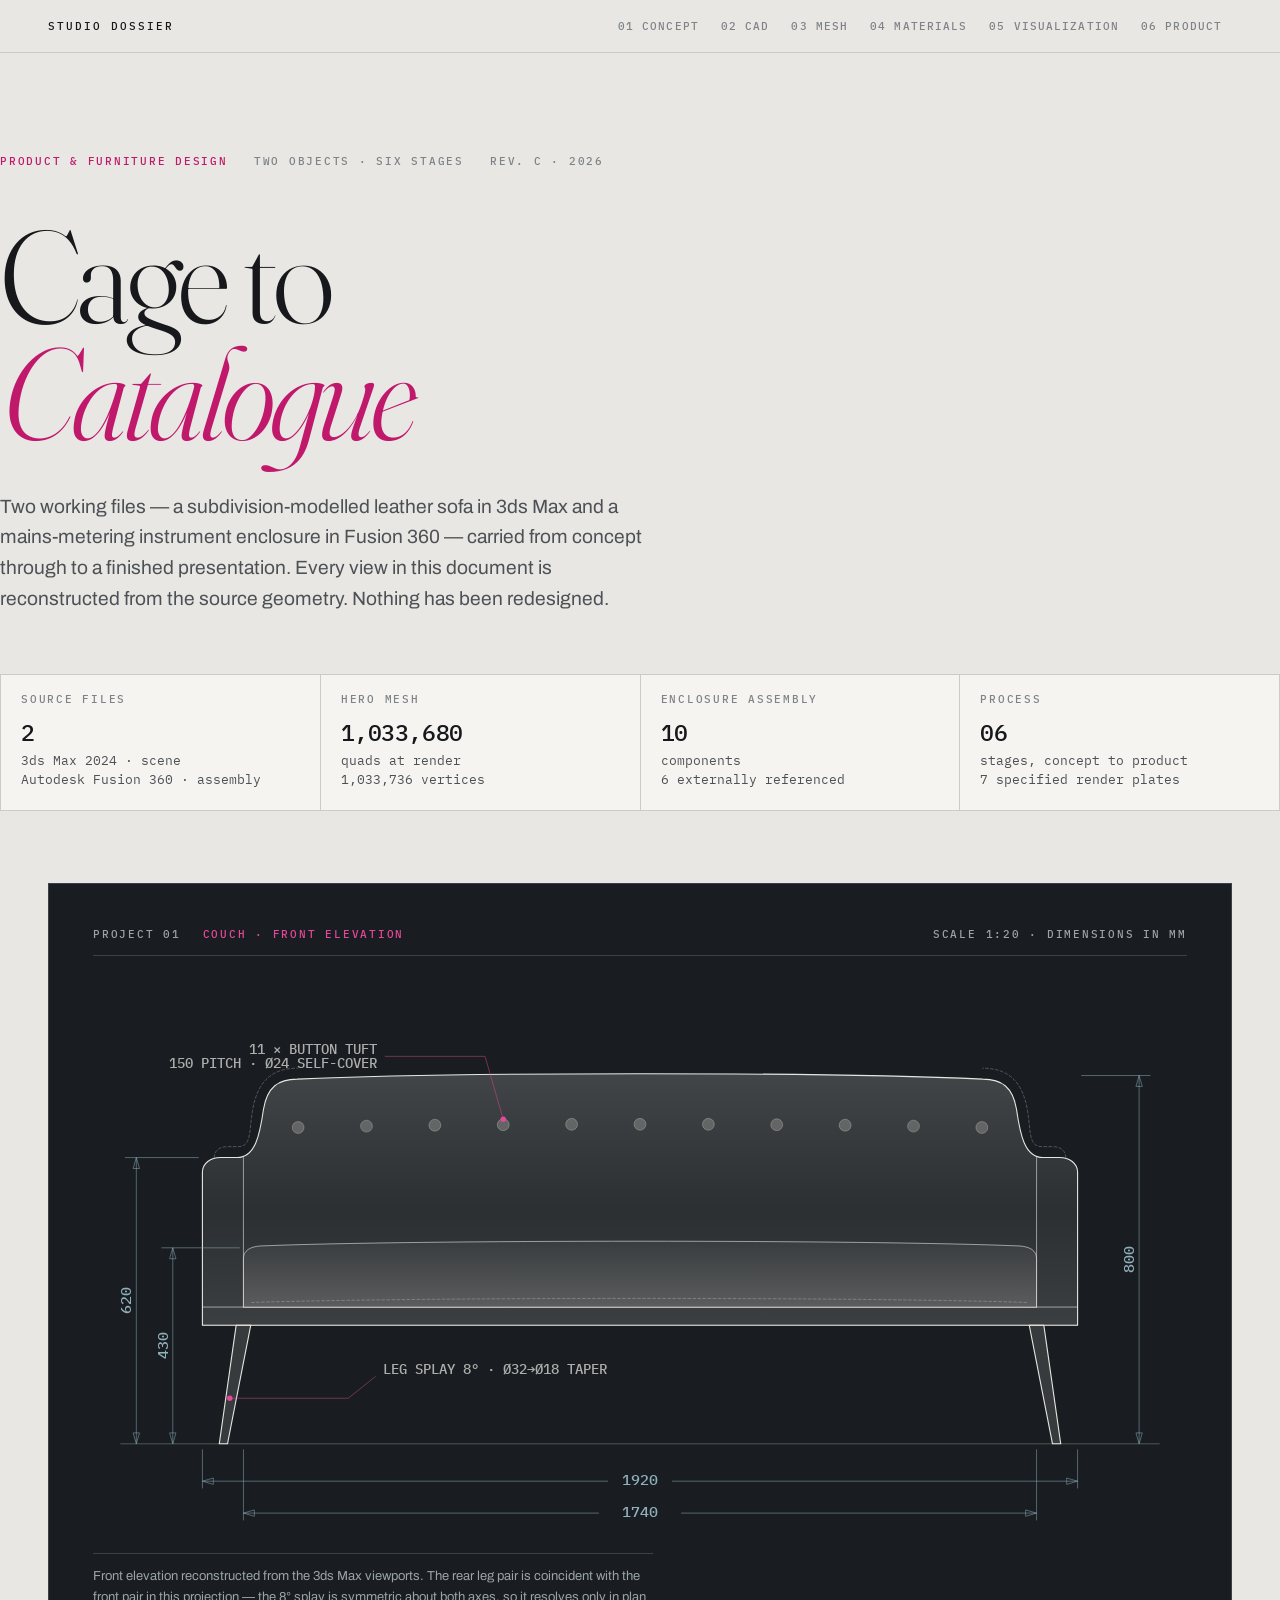
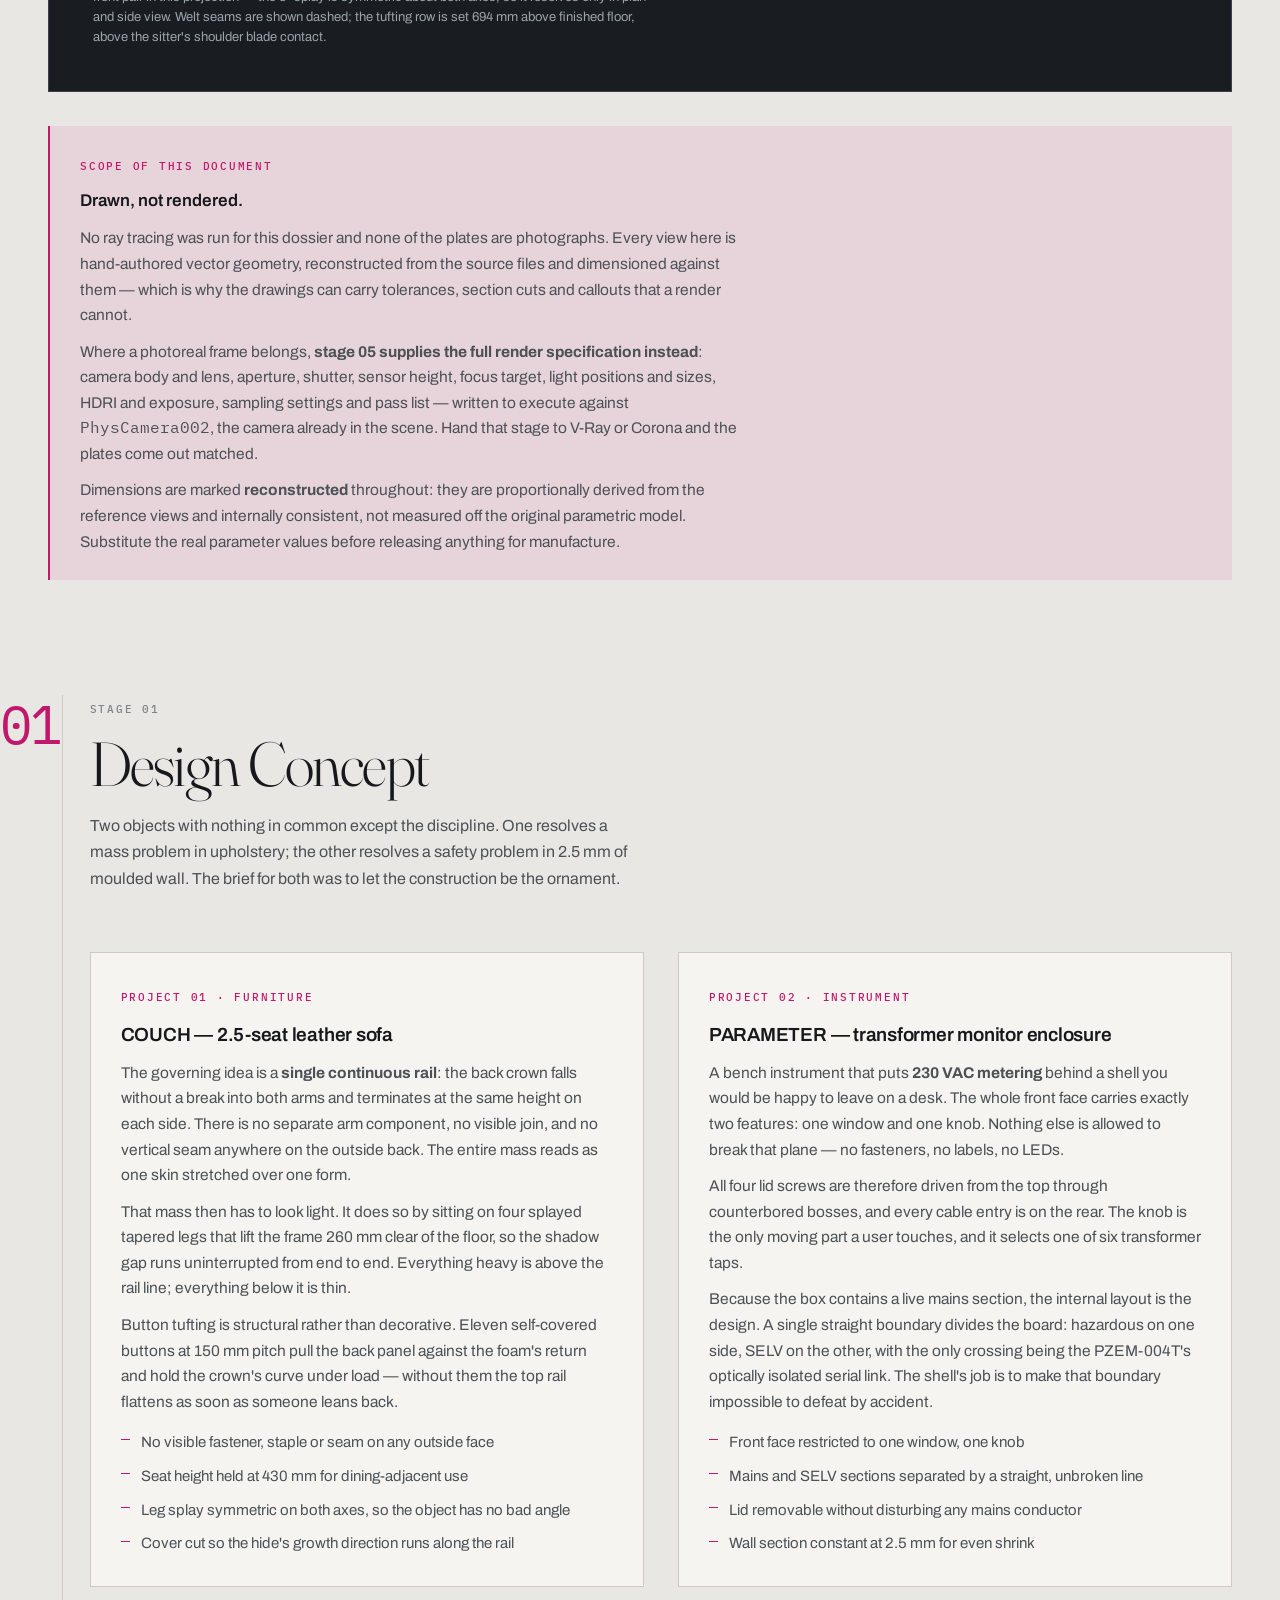
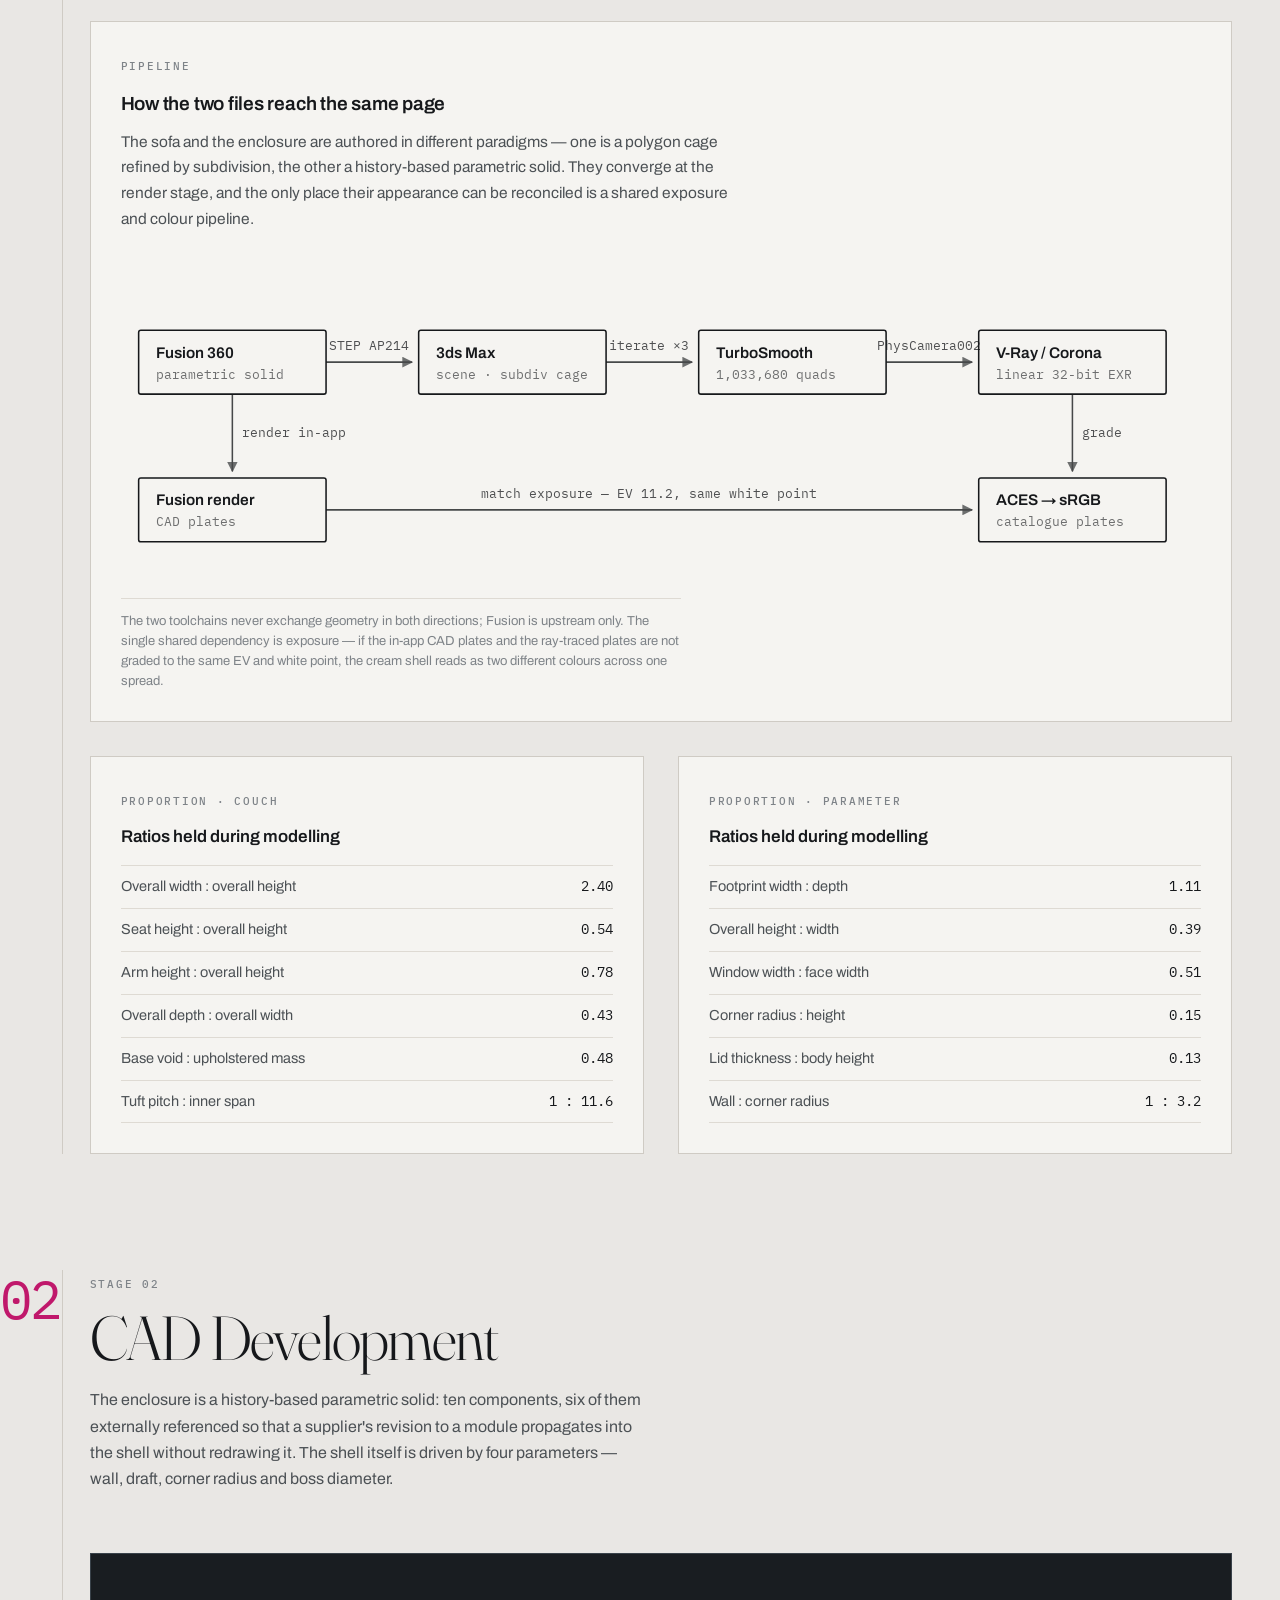
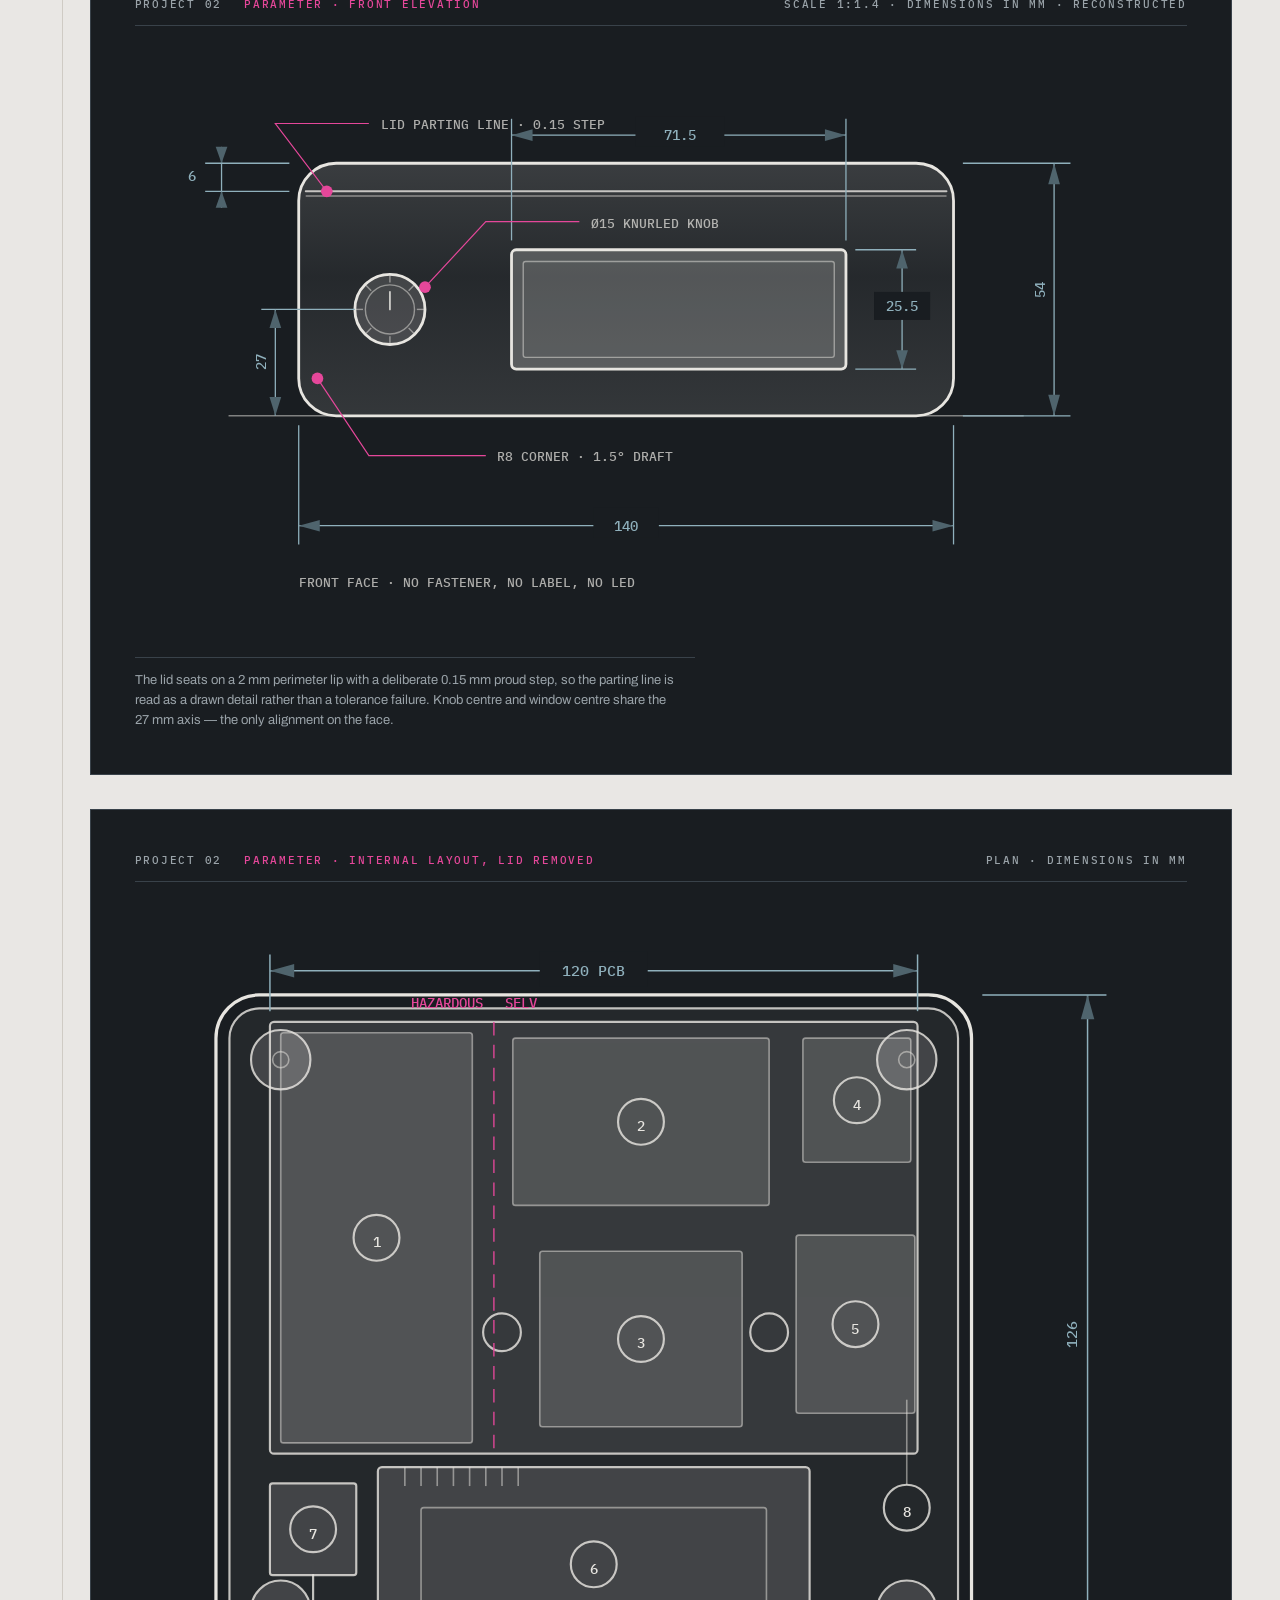
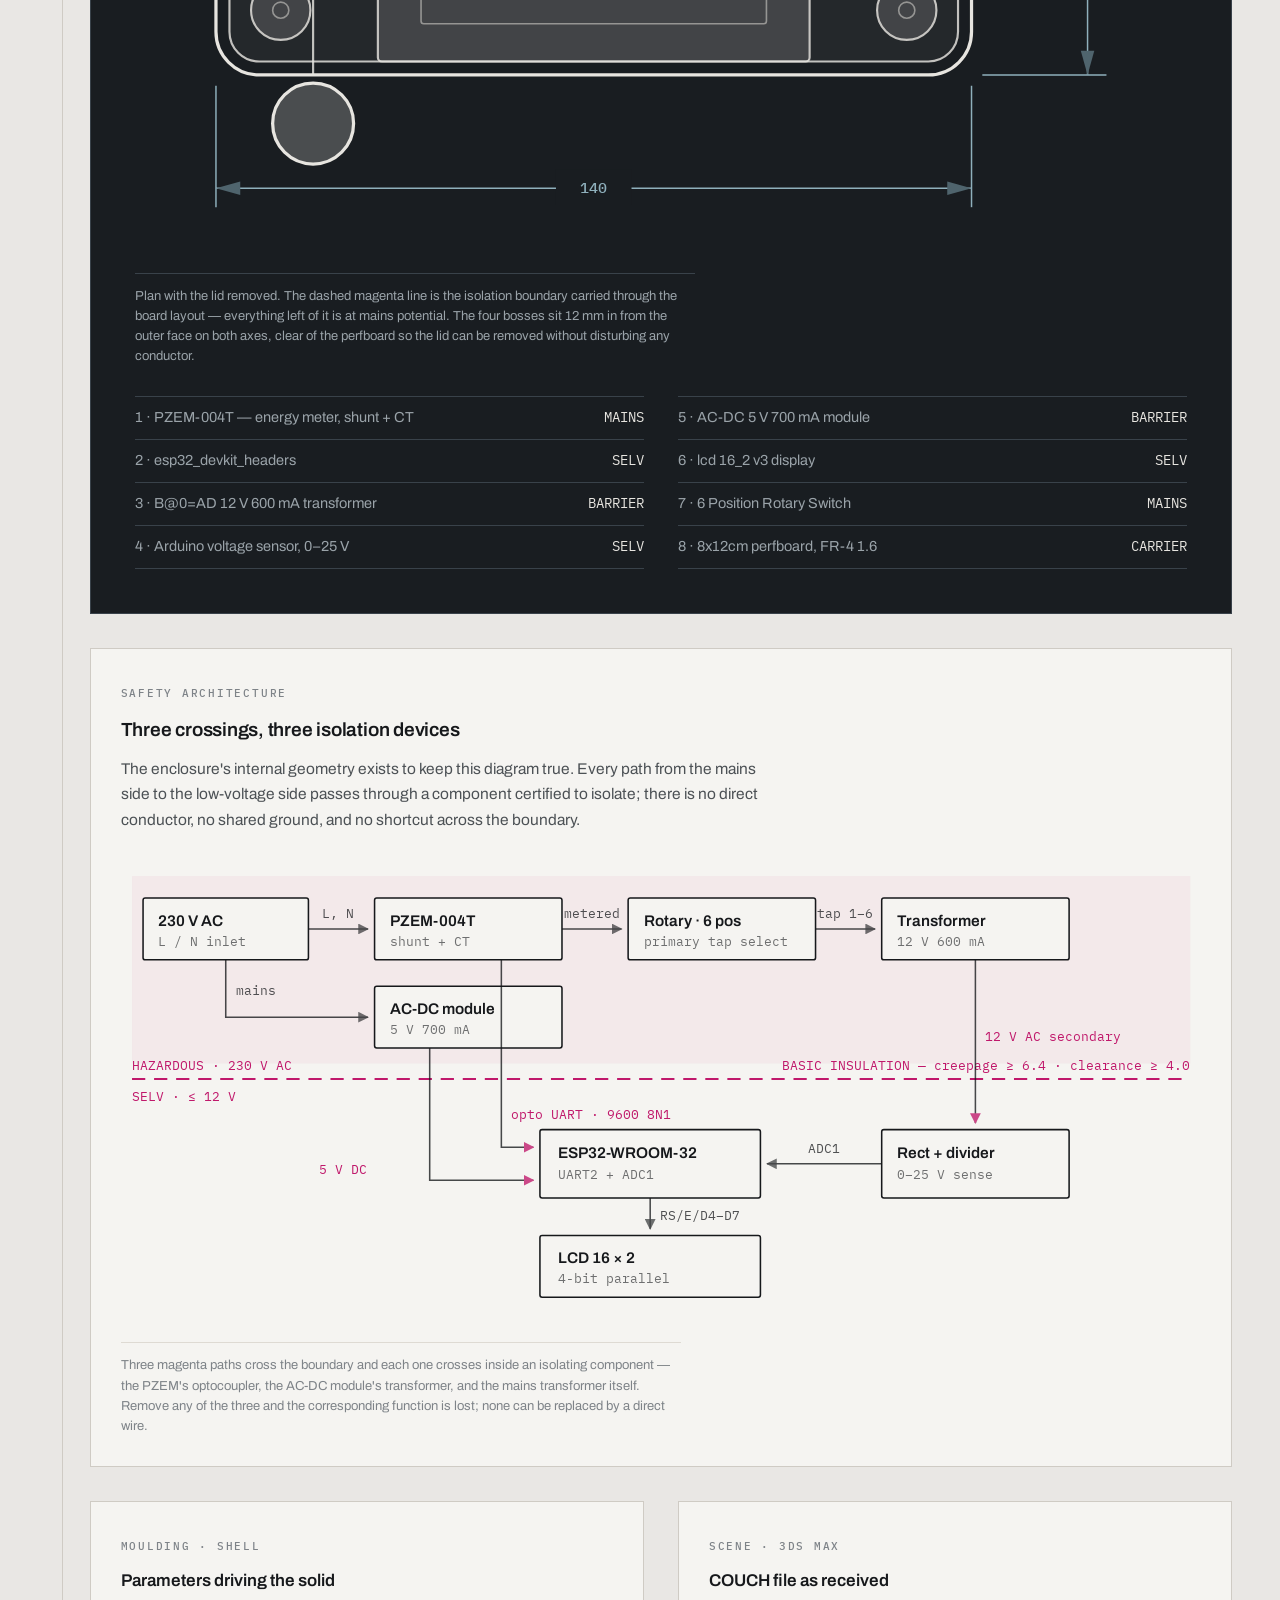
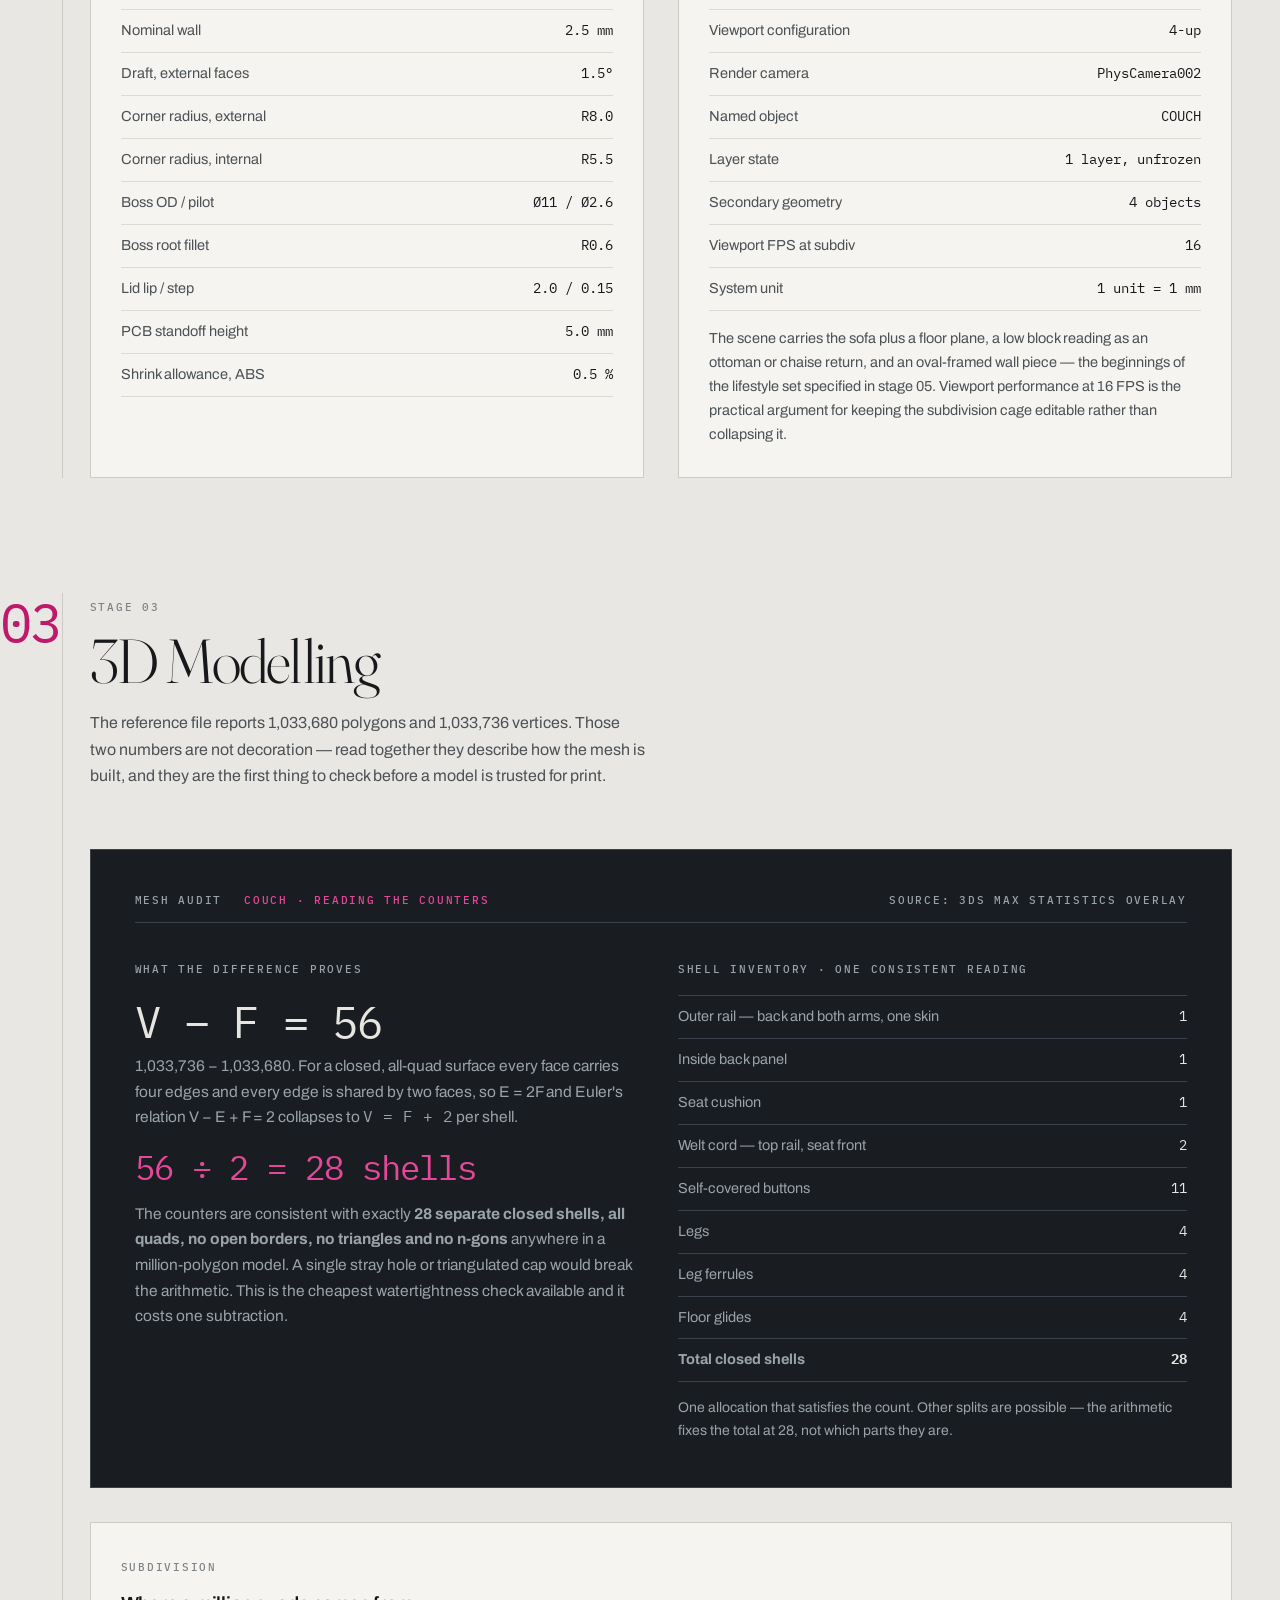
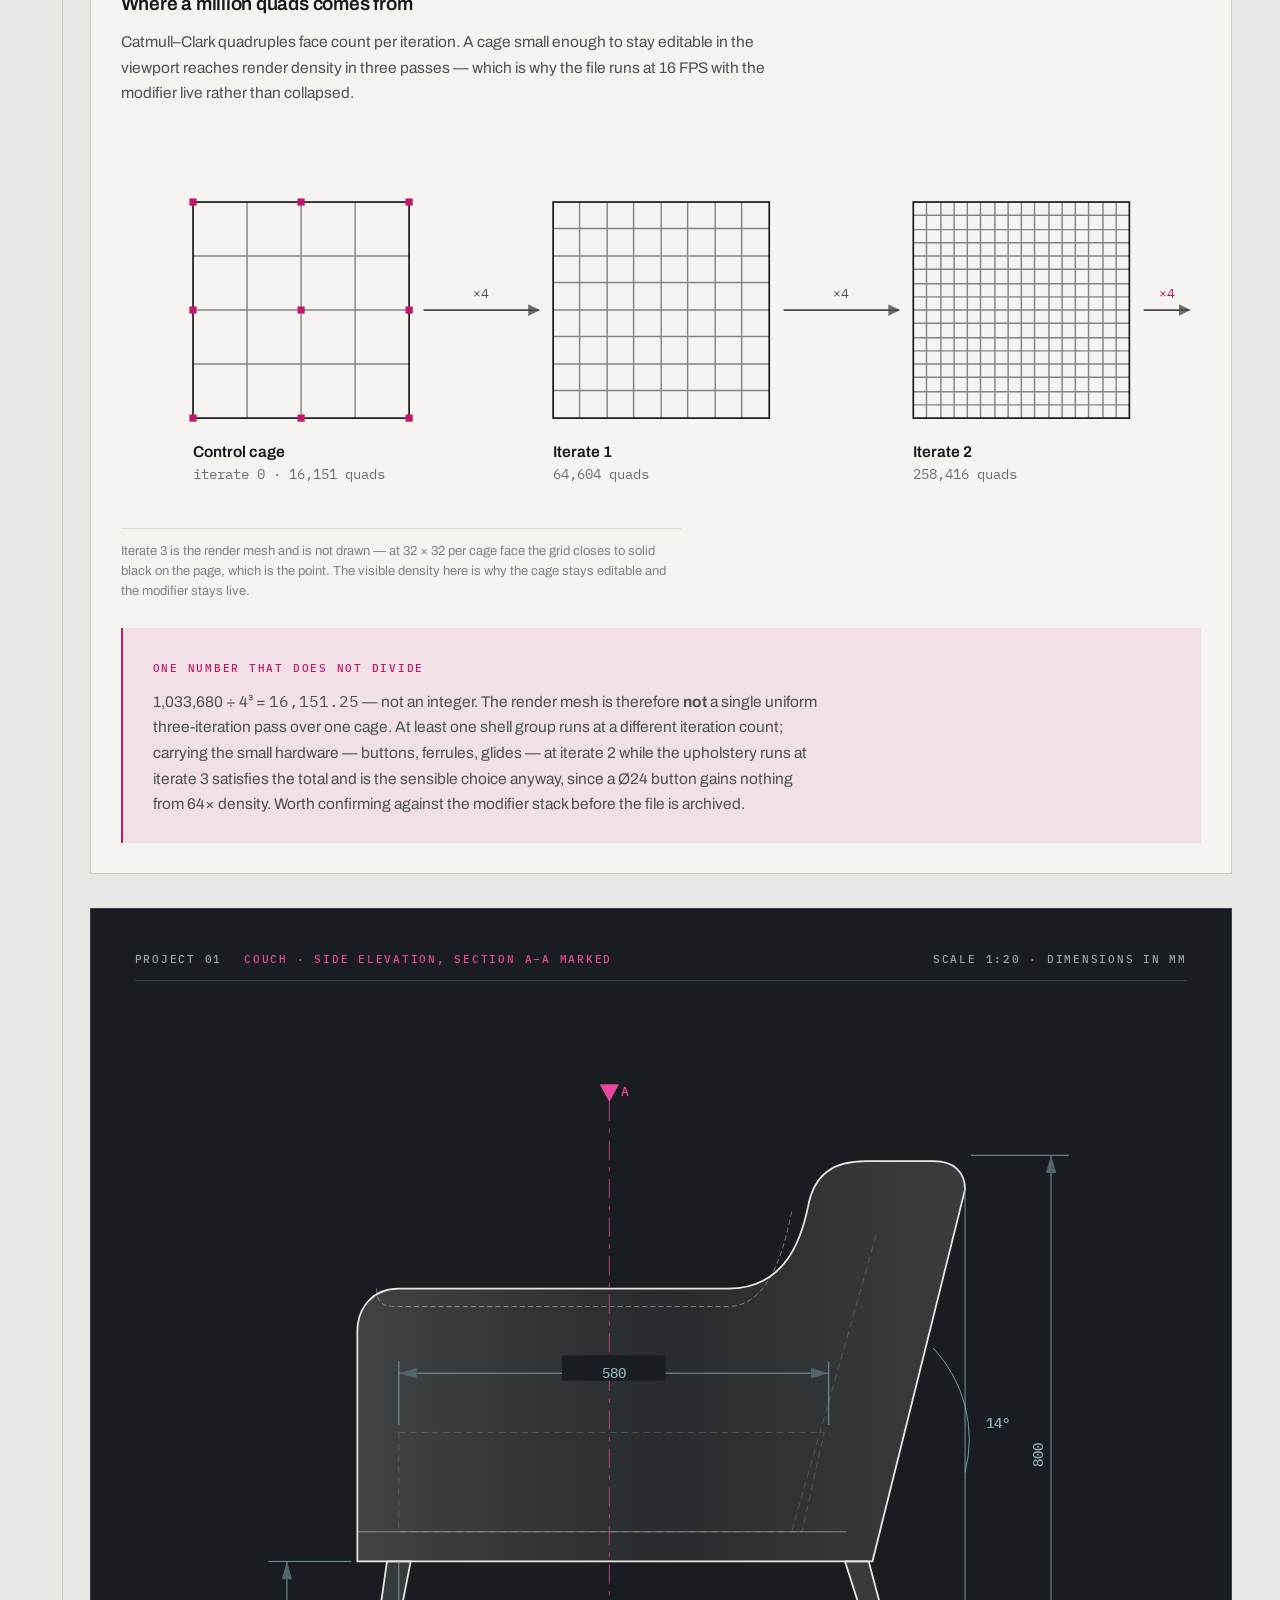
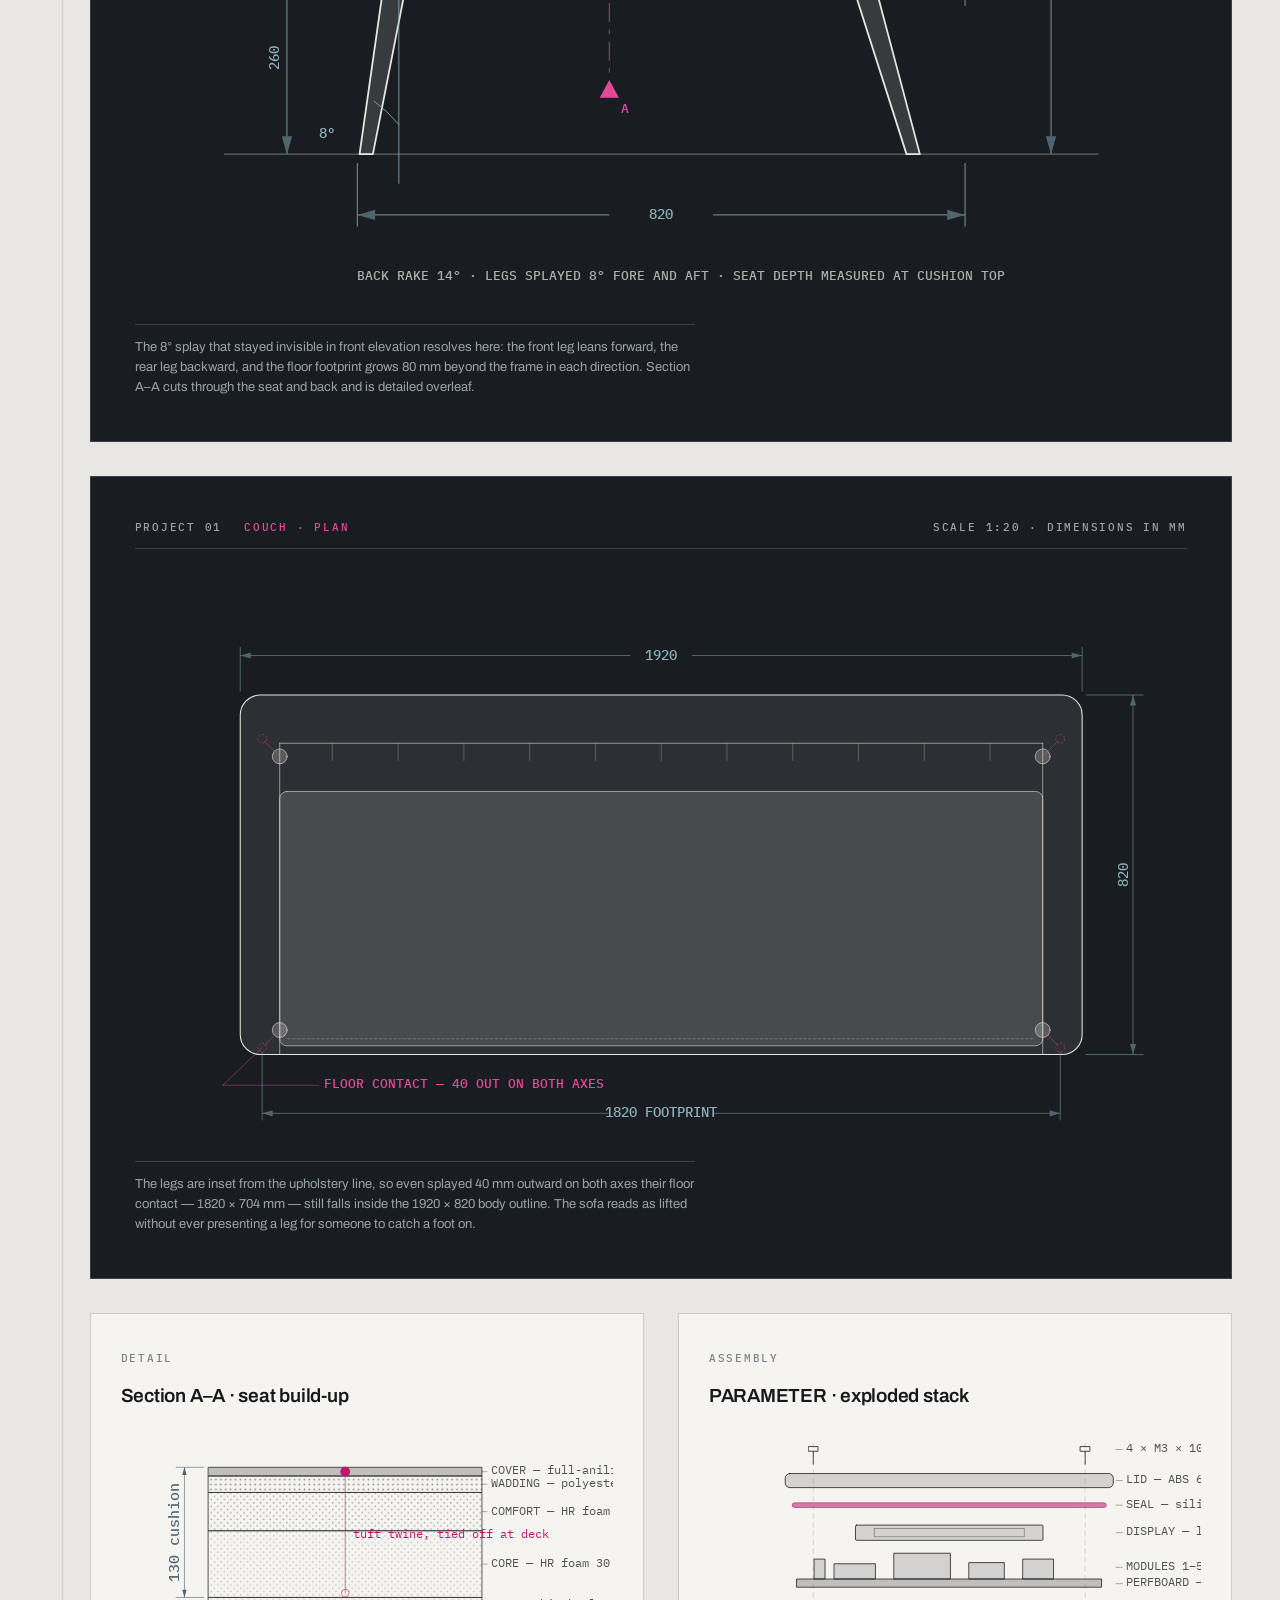
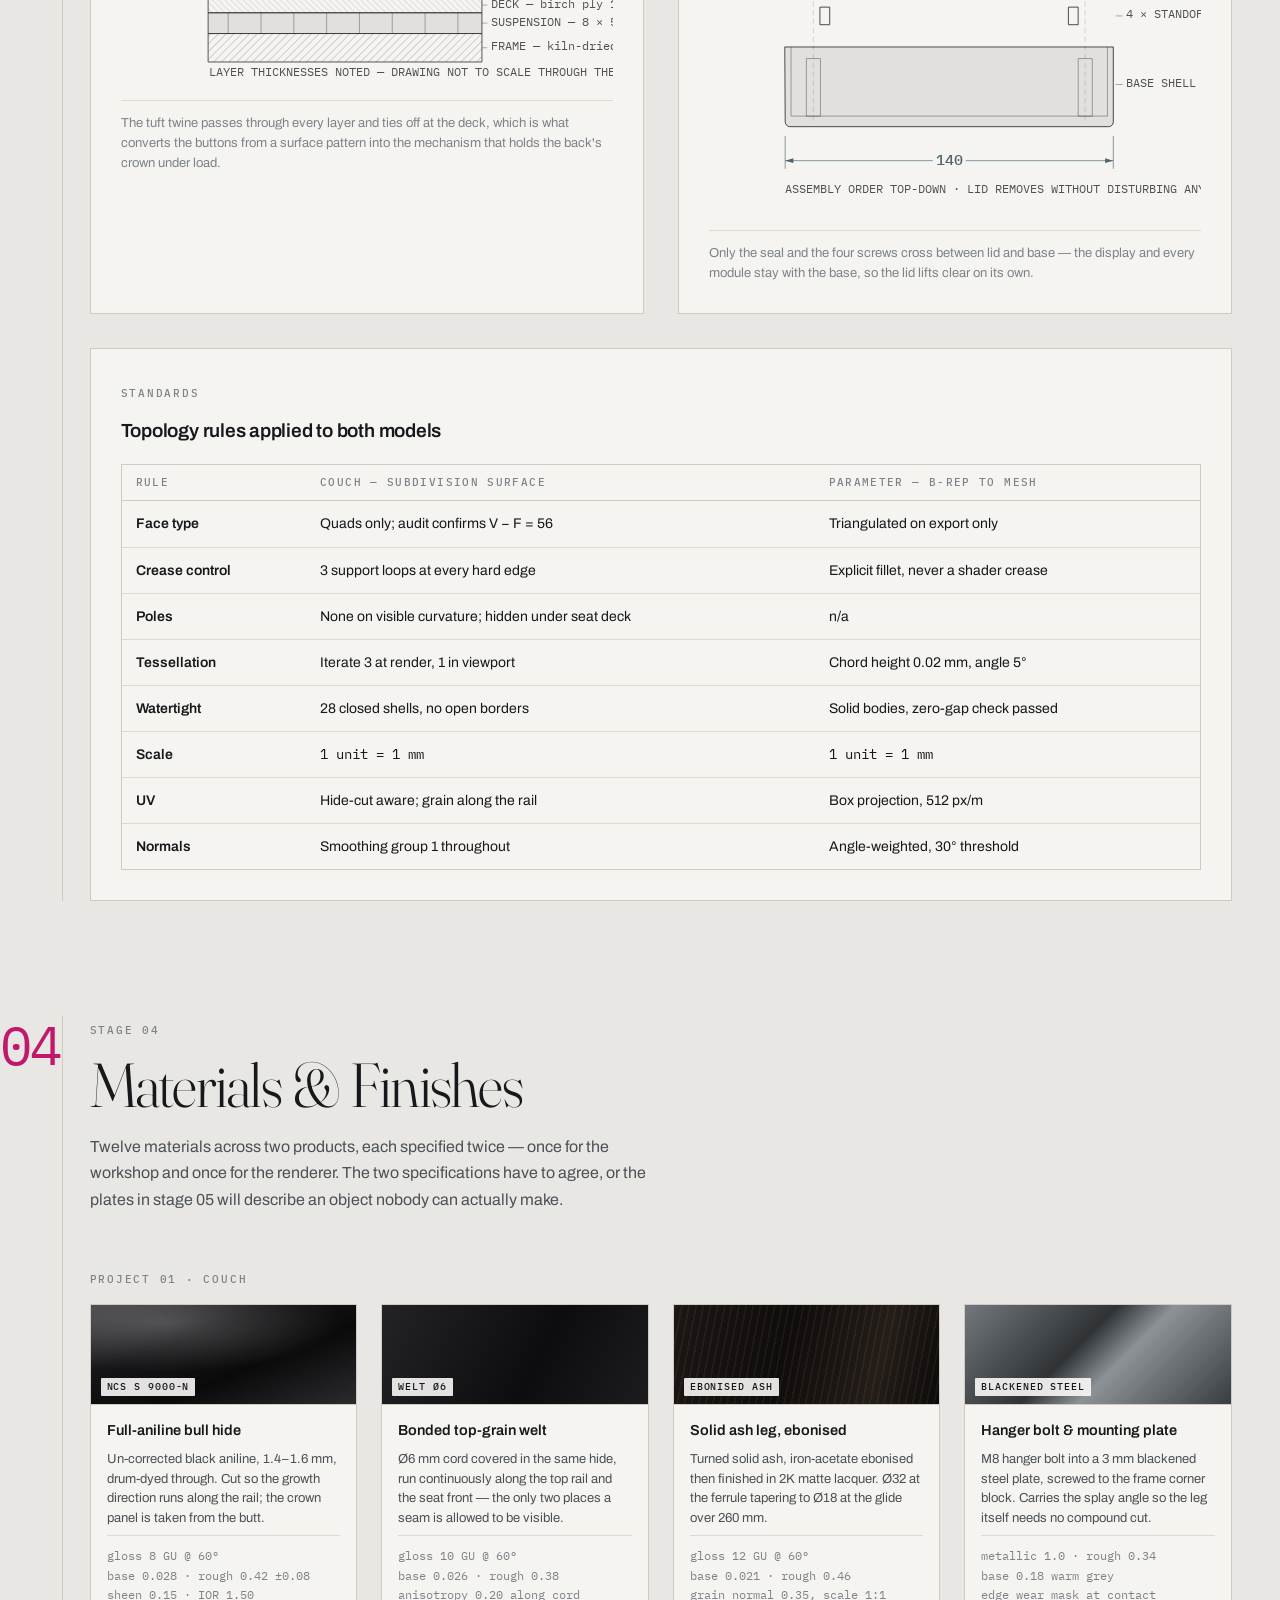
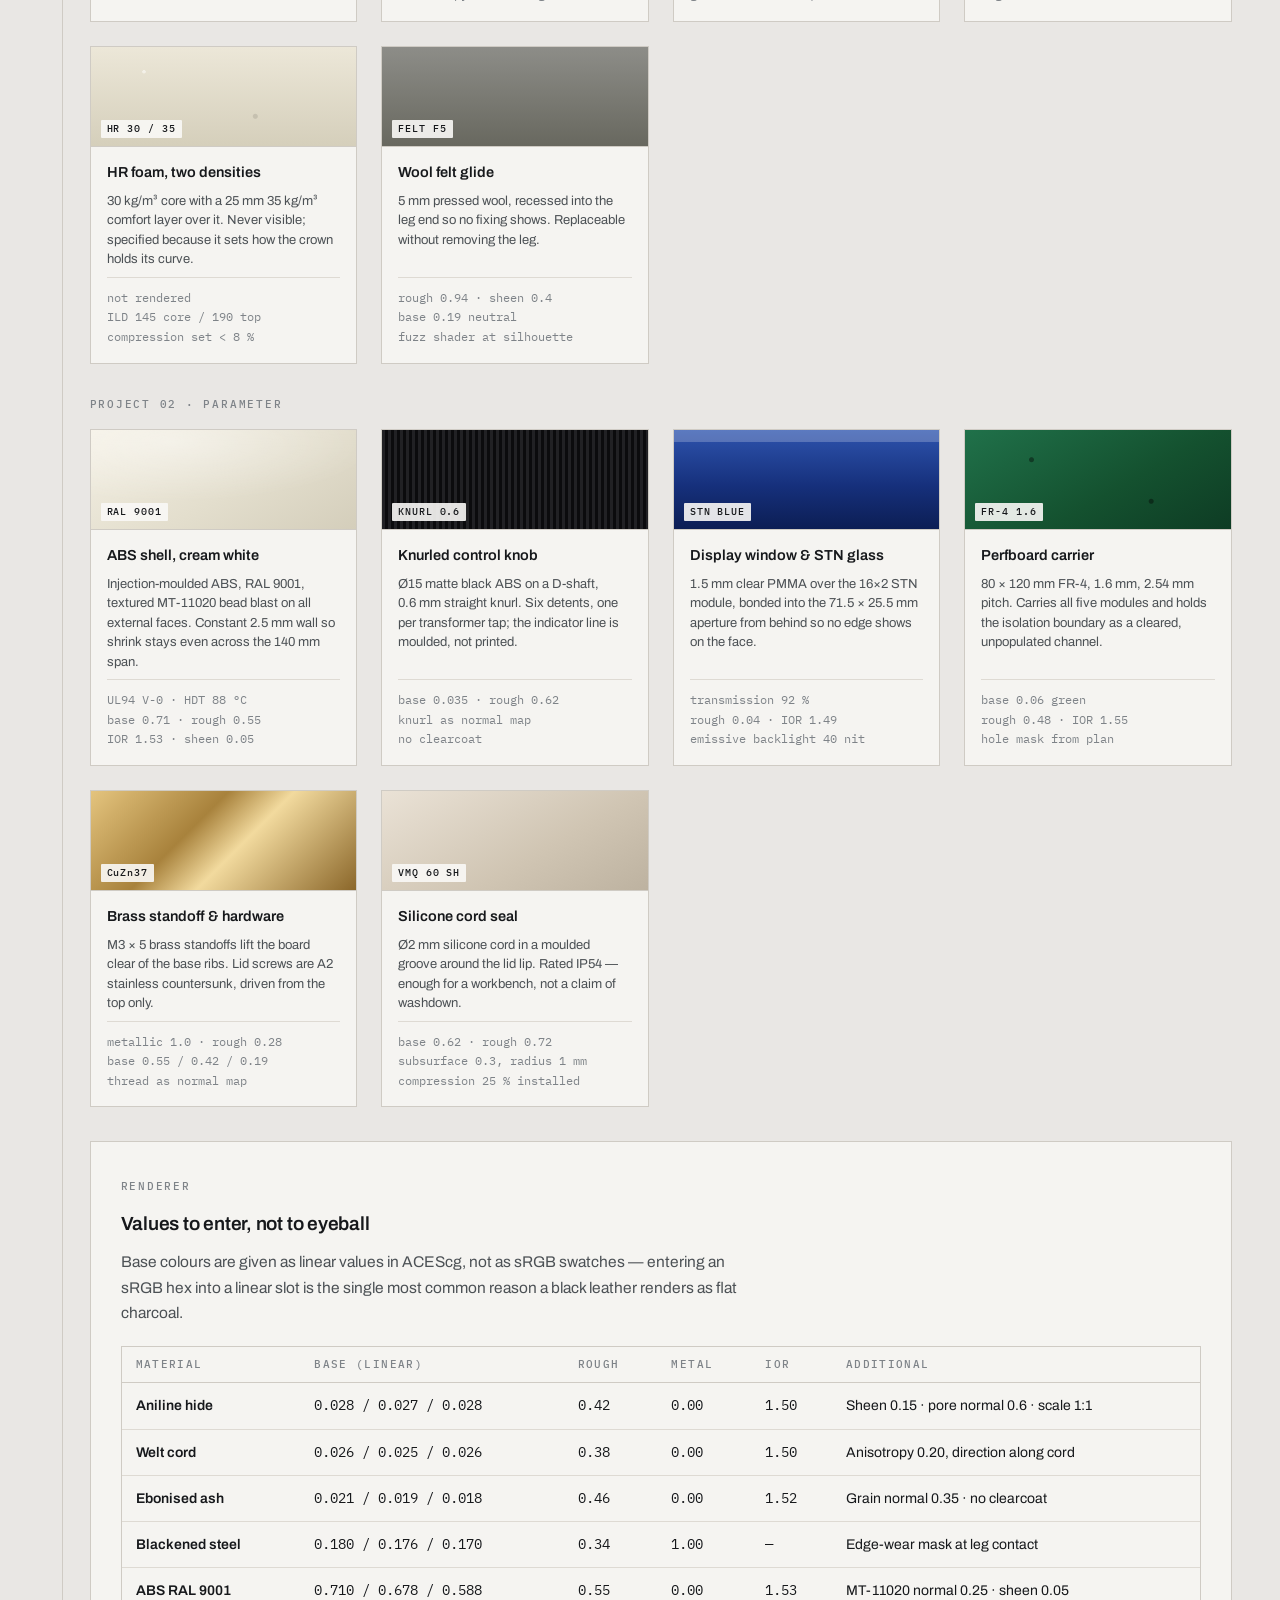
==== index.html @ cf164add "Add Cage to Catalogue design dossier A six-stage dossier covering two objects from working files to " ====
<!doctype html>
<html lang="en">
<head>
<meta charset="utf-8">
<meta name="viewport" content="width=device-width, initial-scale=1">
<meta name="color-scheme" content="light dark">
<meta name="description" content="A six-stage product design dossier: a subdivision-modelled leather sofa (3ds Max) and a mains-metering instrument enclosure (Fusion 360), taken from concept to specified product with dimensioned drawings, material data and a full render brief.">
<style>
/* minimal reset — the hosted Artifact runtime supplies one; a standalone file needs its own */
*,*::before,*::after{box-sizing:border-box}
body{margin:0}
ul,ol,dl,dd,figure,blockquote{margin:0;padding:0}
ul,ol{list-style:none}
img,svg{max-width:100%}
</style>
<title>Cage to Catalogue</title>
<link rel="preconnect" href="https://fonts.googleapis.com">
<link rel="preconnect" href="https://fonts.gstatic.com" crossorigin>
<link rel="stylesheet" href="https://fonts.googleapis.com/css2?family=Archivo:wght@400;500;600;700&family=Fraunces:opsz,wght@9..144,300;9..144,400;9..144,500&family=IBM+Plex+Mono:wght@400;500&display=swap">

<style>
/* ---------- tokens : light (bare :root = complete palette) ---------- */
:root{
  --stone:#E9E7E4;
  --paper:#F5F4F1;
  --paper-2:#EFEDE9;
  --ink:#16181B;
  --ink-2:#4C5155;
  --ink-3:#7E8388;
  --rule:#CFCBC4;
  --rule-2:#DEDAD3;
  --accent:#C0186B;
  --accent-ink:#C0186B;
  --accent-wash:rgba(192,24,107,.09);
  --tech:#4F646D;
  --vp-bg:#191D21;
  --vp-2:#20262B;
  --vp-ink:#E7E5E0;
  --vp-ink-2:#9AA3A9;
  --vp-rule:#39424A;
  --vp-accent:#E5479A;
  --vp-tech:#8FB0BC;
  --maxw:1280px;
  --gutter:clamp(56px,7vw,124px);
}
@media (prefers-color-scheme:dark){
  :root:not([data-theme="light"]){
    --stone:#0E1012;
    --paper:#181B1E;
    --paper-2:#141719;
    --ink:#E6E4DF;
    --ink-2:#A7ACB1;
    --ink-3:#767B80;
    --rule:#2C3237;
    --rule-2:#242A2E;
    --accent:#E5479A;
    --accent-ink:#F06BB0;
    --accent-wash:rgba(229,71,154,.13);
    --tech:#8FB0BC;
    --vp-bg:#15181B;
    --vp-2:#1C2125;
    --vp-rule:#333A40;
  }
}
:root[data-theme="dark"]{
  --stone:#0E1012;
  --paper:#181B1E;
  --paper-2:#141719;
  --ink:#E6E4DF;
  --ink-2:#A7ACB1;
  --ink-3:#767B80;
  --rule:#2C3237;
  --rule-2:#242A2E;
  --accent:#E5479A;
  --accent-ink:#F06BB0;
  --accent-wash:rgba(229,71,154,.13);
  --tech:#8FB0BC;
  --vp-bg:#15181B;
  --vp-2:#1C2125;
  --vp-rule:#333A40;
}

/* ---------- base ---------- */
*{box-sizing:border-box}
body{
  margin:0;
  background:var(--stone);
  color:var(--ink);
  font:400 16px/1.65 Archivo,"Helvetica Neue",Arial,sans-serif;
  -webkit-font-smoothing:antialiased;
  overflow-x:hidden;
}
h1,h2,h3,h4{margin:0;text-wrap:balance;font-weight:400}
p{margin:0}
a{color:inherit}
:focus-visible{outline:2px solid var(--accent);outline-offset:3px;border-radius:2px}

.mono{font-family:"IBM Plex Mono",ui-monospace,monospace;font-variant-numeric:tabular-nums}

.lbl{
  font:500 11px/1.2 "IBM Plex Mono",ui-monospace,monospace;
  letter-spacing:.16em;text-transform:uppercase;color:var(--ink-3);
}
.lbl-a{color:var(--accent-ink)}

/* ---------- shell / binding gutter ---------- */
.wrap{max-width:var(--maxw);margin:0 auto;padding:0 clamp(20px,4vw,48px)}
.bind{position:relative;padding-left:var(--gutter)}
.bind::before{
  content:"";position:absolute;left:calc(var(--gutter) - 28px);top:0;bottom:0;
  width:1px;background:var(--rule);
}
.bind-n{
  position:absolute;left:0;top:2px;width:calc(var(--gutter) - 46px);
  font:400 clamp(30px,4.4vw,54px)/1 "IBM Plex Mono",monospace;
  color:var(--accent-ink);letter-spacing:-.03em;
}

/* ---------- nav ---------- */
.nav{
  position:sticky;top:0;z-index:50;
  background:var(--stone);
  background:color-mix(in srgb,var(--stone) 90%,transparent);
  backdrop-filter:blur(14px);
  border-bottom:1px solid var(--rule);
}
.nav-in{display:flex;align-items:center;gap:22px;height:52px;overflow-x:auto;scrollbar-width:none}
.nav-in::-webkit-scrollbar{display:none}
.nav-mark{font:500 11px/1 "IBM Plex Mono",monospace;letter-spacing:.18em;white-space:nowrap;color:var(--ink)}
.nav-links{display:flex;gap:2px;margin-left:auto}
.nav-links a{
  font:500 11px/1 "IBM Plex Mono",monospace;letter-spacing:.1em;text-decoration:none;
  color:var(--ink-3);padding:8px 10px;border-radius:2px;white-space:nowrap;transition:color .18s,background .18s;
}
.nav-links a:hover{color:var(--ink);background:var(--rule-2)}
.nav-links a.on{color:var(--accent-ink);background:var(--accent-wash)}

/* ---------- cover ---------- */
.cover{padding:clamp(52px,8vw,110px) 0 clamp(40px,6vw,72px)}
.cover-eyebrow{display:flex;flex-wrap:wrap;gap:14px 26px;align-items:baseline;margin-bottom:clamp(28px,4vw,48px)}
.cover h1{
  font-family:Fraunces,"Iowan Old Style",Georgia,serif;
  font-variation-settings:"opsz" 144;
  font-weight:300;
  font-size:clamp(50px,10.2vw,146px);
  line-height:.9;letter-spacing:-.035em;
  margin-bottom:clamp(24px,3.5vw,40px);
}
.cover h1 em{font-style:italic;font-weight:300;color:var(--accent-ink)}
.cover-lede{max-width:60ch;font-size:clamp(17px,1.5vw,20px);line-height:1.6;color:var(--ink-2)}

.facts{
  display:grid;grid-template-columns:repeat(auto-fit,minmax(190px,1fr));
  gap:1px;background:var(--rule);border:1px solid var(--rule);
  margin:clamp(36px,5vw,60px) 0 0;
}
.fact{background:var(--paper);padding:18px 20px 20px}
.fact dt{margin-bottom:9px}
.fact dd{margin:0;font:400 13px/1.45 "IBM Plex Mono",monospace;font-variant-numeric:tabular-nums;color:var(--ink-2)}
.fact dd b{font-weight:500;font-size:23px;letter-spacing:-.02em;display:block;margin-bottom:3px;color:var(--ink)}

/* ---------- viewport panel (dark technical surface) ---------- */
.vp{
  background:var(--vp-bg);color:var(--vp-ink);
  border:1px solid var(--vp-rule);
  padding:clamp(22px,3.5vw,44px);
}
.vp .lbl{color:var(--vp-ink-2)}
.vp .lbl-a{color:var(--vp-accent)}
.vp-bar{
  display:flex;flex-wrap:wrap;gap:10px 22px;align-items:center;
  padding-bottom:14px;margin-bottom:clamp(18px,3vw,32px);border-bottom:1px solid var(--vp-rule);
}
.vp-bar .sp{margin-left:auto}

/* ---------- sections ---------- */
.sec{padding:clamp(64px,9vw,124px) 0 0}
.sec-head{margin-bottom:clamp(34px,5vw,60px)}
.sec-head h2{
  font-family:Fraunces,"Iowan Old Style",Georgia,serif;font-variation-settings:"opsz" 144;
  font-weight:300;font-size:clamp(32px,5.4vw,62px);line-height:1.02;letter-spacing:-.028em;
  margin:10px 0 18px;
}
.sec-head p{max-width:62ch;color:var(--ink-2);font-size:clamp(16px,1.25vw,17.5px)}

.stack{display:flex;flex-direction:column;gap:clamp(20px,3vw,34px)}
.grid2{display:grid;grid-template-columns:repeat(auto-fit,minmax(330px,1fr));gap:clamp(20px,3vw,34px)}
.grid3{display:grid;grid-template-columns:repeat(auto-fit,minmax(238px,1fr));gap:clamp(16px,2vw,24px)}

.card{background:var(--paper);border:1px solid var(--rule);padding:clamp(20px,2.6vw,30px)}
.card h3{font-size:19px;font-weight:600;letter-spacing:-.012em;margin:9px 0 10px}
.card h4{font-size:15px;font-weight:600;margin:0 0 8px}
.card p{color:var(--ink-2);font-size:15.5px}
.card p + p{margin-top:11px}

.note{
  border-left:2px solid var(--accent);background:var(--accent-wash);
  padding:clamp(18px,2.4vw,26px) clamp(20px,2.6vw,30px);
}
.note h3{font-size:17px;font-weight:600;margin:9px 0 10px}
.note p{color:var(--ink-2);font-size:15.5px;max-width:74ch}
.note p + p{margin-top:11px}

/* ---------- lists ---------- */
.speclist{list-style:none;margin:0;padding:0;border-top:1px solid var(--rule-2)}
.speclist li{
  display:flex;gap:16px;justify-content:space-between;align-items:baseline;
  padding:9px 0;border-bottom:1px solid var(--rule-2);font-size:14.5px;
}
.speclist .k{color:var(--ink-2);flex:1 1 auto}
.speclist .v{font-family:"IBM Plex Mono",monospace;font-variant-numeric:tabular-nums;font-size:13.5px;text-align:right;white-space:nowrap}
.vp .speclist{border-top-color:var(--vp-rule)}
.vp .speclist li{border-bottom-color:var(--vp-rule)}
.vp .speclist .k{color:var(--vp-ink-2)}

.ticks{list-style:none;margin:0;padding:0;display:flex;flex-direction:column;gap:9px}
.ticks li{position:relative;padding-left:20px;font-size:15px;color:var(--ink-2)}
.ticks li::before{content:"";position:absolute;left:0;top:.62em;width:9px;height:1px;background:var(--accent)}
.vp .ticks li{color:var(--vp-ink-2)}
.vp .ticks li::before{background:var(--vp-accent)}

/* ---------- tables ---------- */
.tw{overflow-x:auto;border:1px solid var(--rule);background:var(--paper)}
table{border-collapse:collapse;width:100%;min-width:560px;font-size:14px}
th,td{text-align:left;padding:11px 14px;border-bottom:1px solid var(--rule-2);vertical-align:top}
thead th{
  font:500 10.5px/1.3 "IBM Plex Mono",monospace;letter-spacing:.13em;text-transform:uppercase;
  color:var(--ink-3);border-bottom:1px solid var(--rule);white-space:nowrap;
}
tbody td.n{font-family:"IBM Plex Mono",monospace;font-variant-numeric:tabular-nums;white-space:nowrap}
tbody td.name{font-weight:600}
tbody tr:last-child td{border-bottom:0}
.vp .tw{background:transparent;border-color:var(--vp-rule)}
.vp th,.vp td{border-bottom-color:var(--vp-rule)}
.vp thead th{color:var(--vp-ink-2)}

/* ---------- figures + drawings ---------- */
figure{margin:0}
figcaption{
  margin-top:14px;padding-top:12px;border-top:1px solid var(--rule-2);
  font-size:13px;line-height:1.55;color:var(--ink-3);max-width:80ch;
}
.vp figcaption{border-top-color:var(--vp-rule);color:var(--vp-ink-2)}
/* --fs is set inline per drawing = viewBox width / container width x 13,
   so every label lands near 13 rendered px regardless of drawing scale */
.dwg{display:block;width:100%;height:auto;--fs:13}
.dwg .out{fill:none;stroke:currentColor;stroke-width:2.4;stroke-linejoin:round;stroke-linecap:round}
.dwg .med{fill:none;stroke:currentColor;stroke-width:1.6;stroke-linejoin:round;stroke-linecap:round;opacity:.82}
.dwg .in{fill:none;stroke:currentColor;stroke-width:1.2;opacity:.5}
.dwg .seam{fill:none;stroke:currentColor;stroke-width:1.1;stroke-dasharray:6 5;opacity:.55;stroke-linecap:round}
.dwg .hid{fill:none;stroke:currentColor;stroke-width:1;stroke-dasharray:9 6;opacity:.26}
.dwg .dim{fill:none;stroke:var(--tech);stroke-width:1.1}
.dwg .dimt{fill:var(--tech);font-family:"IBM Plex Mono",monospace;font-weight:500;line-height:1;font-variant-numeric:tabular-nums;font-size:calc(var(--fs) * 1px)}
.dwg .lb{fill:currentColor;font-family:"IBM Plex Mono",monospace;font-weight:500;line-height:1;opacity:.72;font-size:calc(var(--fs) * .94px)}
.dwg .hot{stroke:var(--accent)}
.dwg .hotf{fill:var(--accent)}
.dwg .t05{fill:currentColor;opacity:.05}
.dwg .t08{fill:currentColor;opacity:.09}
.dwg .t14{fill:currentColor;opacity:.15}
.dwg .t22{fill:currentColor;opacity:.24}
.vp .dwg .dim{stroke:var(--vp-tech)}
.vp .dwg .dimt{fill:var(--vp-tech)}
.vp .dwg .hot{stroke:var(--vp-accent)}
.vp .dwg .hotf{fill:var(--vp-accent)}

/* small schematics */
.dgm .lb{opacity:.8}
.dgm .box{fill:var(--paper);stroke:currentColor;stroke-width:1.4}
.vp .dgm .box{fill:var(--vp-2)}
.dgm .ttl{fill:currentColor;font-family:Archivo,sans-serif;font-weight:600;line-height:1;font-size:calc(var(--fs) * 1px)}
.dgm .sub{fill:currentColor;font-family:"IBM Plex Mono",monospace;font-weight:400;line-height:1;opacity:.6;font-size:calc(var(--fs) * .87px)}
.dgm .edge{fill:none;stroke:currentColor;stroke-width:1.4;opacity:.78}
.dgm .elb{fill:currentColor;font-family:"IBM Plex Mono",monospace;font-weight:400;line-height:1;opacity:.74;font-size:calc(var(--fs) * .84px)}

/* ---------- swatches ---------- */
.sw{border:1px solid var(--rule);background:var(--paper);display:flex;flex-direction:column}
.sw-chip{height:100px;position:relative;border-bottom:1px solid var(--rule)}
.sw-chip span{
  position:absolute;left:10px;bottom:8px;
  font:500 10px/1 "IBM Plex Mono",monospace;letter-spacing:.09em;
  padding:4px 6px;background:rgba(250,249,247,.9);color:#16181B;border-radius:1px;
}
.sw-body{padding:14px 16px 16px;display:flex;flex-direction:column;gap:7px;flex:1}
.sw-body h4{font-size:14.5px;font-weight:600;margin:0}
.sw-body p{font-size:13px;line-height:1.5;color:var(--ink-2)}
.sw-pbr{
  margin-top:auto;padding-top:10px;border-top:1px solid var(--rule-2);
  font:400 11.5px/1.7 "IBM Plex Mono",monospace;color:var(--ink-3);font-variant-numeric:tabular-nums;
}

/* ---------- render plate spec sheet ---------- */
.plate{display:grid;grid-template-columns:minmax(0,1.05fr) minmax(0,1fr);border:1px solid var(--vp-rule)}
.plate-key{background:var(--vp-2);padding:clamp(14px,2vw,24px);display:flex;align-items:center;justify-content:center}
.plate-spec{padding:clamp(16px,2vw,26px);border-left:1px solid var(--vp-rule)}
.plate-spec h4{font-size:16px;font-weight:600;margin:8px 0 12px;color:var(--vp-ink)}
@media (max-width:780px){
  .plate{grid-template-columns:1fr}
  .plate-spec{border-left:0;border-top:1px solid var(--vp-rule)}
}

/* ---------- misc ---------- */
.kv{display:grid;grid-template-columns:auto 1fr;gap:7px 18px;font-size:14px;align-items:baseline;margin:0}
.kv dt{font:500 10.5px/1.5 "IBM Plex Mono",monospace;letter-spacing:.1em;text-transform:uppercase;color:var(--ink-3);white-space:nowrap}
.kv dd{margin:0;font-family:"IBM Plex Mono",monospace;font-size:13px;font-variant-numeric:tabular-nums}
.vp .kv dt{color:var(--vp-ink-2)}

.pill{
  display:inline-block;font:500 10.5px/1 "IBM Plex Mono",monospace;letter-spacing:.11em;
  text-transform:uppercase;padding:5px 9px;border:1px solid var(--rule);color:var(--ink-2);border-radius:1px;
}
.pill-a{border-color:var(--accent);color:var(--accent-ink);background:var(--accent-wash)}
.vp .pill{border-color:var(--vp-rule);color:var(--vp-ink-2)}
.vp .pill-a{border-color:var(--vp-accent);color:var(--vp-accent);background:rgba(229,71,154,.1)}

.foot{margin-top:clamp(72px,10vw,130px);border-top:1px solid var(--rule);padding:clamp(32px,5vw,56px) 0 clamp(48px,7vw,80px)}

/* ---------- motion ---------- */
.rv{opacity:0;transform:translateY(14px);transition:opacity .7s cubic-bezier(.2,.6,.3,1),transform .7s cubic-bezier(.2,.6,.3,1)}
.rv.in{opacity:1;transform:none}
html{scroll-behavior:smooth}
@media (prefers-reduced-motion:reduce){
  .rv{opacity:1;transform:none;transition:none}
  html{scroll-behavior:auto}
}
@media (max-width:620px){
  .bind{padding-left:0}
  .bind::before{display:none}
  .bind-n{position:static;display:block;margin-bottom:8px;font-size:34px}
}
</style>
</head>
<body>
<nav class="nav">
  <div class="wrap nav-in">
    <span class="nav-mark">STUDIO DOSSIER</span>
    <div class="nav-links">
      <a href="#s01">01 CONCEPT</a>
      <a href="#s02">02 CAD</a>
      <a href="#s03">03 MESH</a>
      <a href="#s04">04 MATERIALS</a>
      <a href="#s05">05 VISUALIZATION</a>
      <a href="#s06">06 PRODUCT</a>
    </div>
  </div>
</nav>

<header class="wrap cover">
  <div class="cover-eyebrow">
    <span class="lbl lbl-a">Product &amp; Furniture Design</span>
    <span class="lbl">Two Objects · Six Stages</span>
    <span class="lbl">Rev. C · 2026</span>
  </div>
  <h1>Cage to<br><em>Catalogue</em></h1>
  <p class="cover-lede">Two working files — a subdivision-modelled leather sofa in 3ds&nbsp;Max and a mains-metering instrument enclosure in Fusion&nbsp;360 — carried from concept through to a finished presentation. Every view in this document is reconstructed from the source geometry. Nothing has been redesigned.</p>

  <dl class="facts">
    <div class="fact">
      <dt class="lbl">Source files</dt>
      <dd><b>2</b>3ds Max 2024 · scene<br>Autodesk Fusion 360 · assembly</dd>
    </div>
    <div class="fact">
      <dt class="lbl">Hero mesh</dt>
      <dd><b>1,033,680</b>quads at render<br>1,033,736 vertices</dd>
    </div>
    <div class="fact">
      <dt class="lbl">Enclosure assembly</dt>
      <dd><b>10</b>components<br>6 externally referenced</dd>
    </div>
    <div class="fact">
      <dt class="lbl">Process</dt>
      <dd><b>06</b>stages, concept to product<br>7 specified render plates</dd>
    </div>
  </dl>
</header>

<div class="wrap">
  <div class="vp rv">
    <div class="vp-bar">
      <span class="lbl">Project 01</span>
      <span class="lbl lbl-a">COUCH · front elevation</span>
      <span class="lbl sp">Scale 1:20 · dimensions in mm</span>
    </div>

    <figure>
      <svg class="dwg" style="--fs:32" viewBox="0 0 2400 1210" role="img" aria-label="Dimensioned front elevation of the two-and-a-half-seat leather sofa: 1920 mm overall width, 800 mm overall height, 430 mm seat height, 620 mm arm height, eleven button tufts at 150 mm pitch, four splayed tapered legs.">
        <defs>
          <linearGradient id="cx-leather" x1="0" y1="0" x2="0" y2="1">
            <stop offset="0" stop-color="currentColor" stop-opacity=".20"/>
            <stop offset="0.55" stop-color="currentColor" stop-opacity=".09"/>
            <stop offset="1" stop-color="currentColor" stop-opacity=".17"/>
          </linearGradient>
          <linearGradient id="cx-cush" x1="0" y1="0" x2="0" y2="1">
            <stop offset="0" stop-color="currentColor" stop-opacity=".05"/>
            <stop offset="1" stop-color="currentColor" stop-opacity=".19"/>
          </linearGradient>
        </defs>

        <!-- floor -->
        <line class="in" x1="60" y1="1000" x2="2340" y2="1000"/>

        <!-- upholstery mass -->
        <path fill="url(#cx-leather)" d="M240 740 L240 405 C240 384 258 372 280 372 L316 372 C356 372 366 322 374 266 C382 218 406 200 448 200 C800 184 1600 184 1952 200 C1994 200 2018 218 2026 266 C2034 322 2044 372 2084 372 L2120 372 C2142 372 2160 384 2160 405 L2160 740 Z"/>
        <path class="out" d="M240 740 L240 405 C240 384 258 372 280 372 L316 372 C356 372 366 322 374 266 C382 218 406 200 448 200 C800 184 1600 184 1952 200 C1994 200 2018 218 2026 266 C2034 322 2044 372 2084 372 L2120 372 C2142 372 2160 384 2160 405 L2160 740 Z"/>

        <!-- welt / piping following the top rail, 26 mm inboard -->
        <path class="seam" d="M266 372 C266 356 278 348 296 348 L318 348 C348 348 342 316 350 268 C360 210 388 176 448 176"/>
        <path class="seam" d="M2134 372 C2134 356 2122 348 2104 348 L2082 348 C2052 348 2058 316 2050 268 C2040 210 2012 176 1952 176"/>

        <!-- arm inner faces -->
        <line class="med" x1="330" y1="372" x2="330" y2="700"/>
        <line class="med" x1="2070" y1="372" x2="2070" y2="700"/>

        <!-- seat cushion -->
        <path fill="url(#cx-cush)" d="M330 700 L330 594 C330 576 344 568 366 566 C700 552 1700 552 2034 566 C2056 568 2070 576 2070 594 L2070 700 Z"/>
        <path class="med" d="M330 700 L330 594 C330 576 344 568 366 566 C700 552 1700 552 2034 566 C2056 568 2070 576 2070 594 L2070 700 Z"/>
        <path class="seam" d="M348 690 C700 678 1700 678 2052 690"/>

        <!-- apron / frame rail -->
        <line class="med" x1="240" y1="700" x2="2160" y2="700"/>
        <line class="in" x1="240" y1="740" x2="2160" y2="740"/>

        <!-- button tufting : 11 at 150 pitch -->
        <g class="t22">
          <circle cx="450" cy="306" r="13"/><circle cx="600" cy="303" r="13"/><circle cx="750" cy="301" r="13"/>
          <circle cx="900" cy="300" r="13"/><circle cx="1050" cy="299" r="13"/><circle cx="1200" cy="299" r="13"/>
          <circle cx="1350" cy="299" r="13"/><circle cx="1500" cy="300" r="13"/><circle cx="1650" cy="301" r="13"/>
          <circle cx="1800" cy="303" r="13"/><circle cx="1950" cy="306" r="13"/>
        </g>
        <g class="in">
          <circle cx="450" cy="306" r="13" fill="none"/><circle cx="600" cy="303" r="13" fill="none"/><circle cx="750" cy="301" r="13" fill="none"/>
          <circle cx="900" cy="300" r="13" fill="none"/><circle cx="1050" cy="299" r="13" fill="none"/><circle cx="1200" cy="299" r="13" fill="none"/>
          <circle cx="1350" cy="299" r="13" fill="none"/><circle cx="1500" cy="300" r="13" fill="none"/><circle cx="1650" cy="301" r="13" fill="none"/>
          <circle cx="1800" cy="303" r="13" fill="none"/><circle cx="1950" cy="306" r="13" fill="none"/>
        </g>

        <!-- legs : front pair; rear pair is coincident in this projection -->
        <path class="t14" d="M314 740 L277 1000 L295 1000 L346 740 Z"/>
        <path class="out" d="M314 740 L277 1000 L295 1000 L346 740 Z"/>
        <path class="t14" d="M2086 740 L2123 1000 L2105 1000 L2054 740 Z"/>
        <path class="out" d="M2086 740 L2123 1000 L2105 1000 L2054 740 Z"/>

        <!-- leader : tufting -->
        <g>
          <path class="hot" fill="none" d="M900 288 L860 150 L640 150"/>
          <circle class="hotf" cx="900" cy="288" r="6"/>
          <text class="lb" x="624" y="144" text-anchor="end">11 × BUTTON TUFT</text>
          <text class="lb" x="624" y="176" text-anchor="end">150 PITCH · Ø24 SELF-COVER</text>
        </g>
        <!-- leader : leg -->
        <g>
          <path class="hot" fill="none" d="M300 900 L560 900 L620 852"/>
          <circle class="hotf" cx="300" cy="900" r="6"/>
          <text class="lb" x="636" y="846">LEG SPLAY 8° · Ø32→Ø18 TAPER</text>
        </g>

        <!-- dimensions : overall width -->
        <g>
          <line class="dim" x1="240" y1="1012" x2="240" y2="1098"/>
          <line class="dim" x1="2160" y1="1012" x2="2160" y2="1098"/>
          <line class="dim" x1="240" y1="1082" x2="2160" y2="1082"/>
          <path class="dim" d="M240 1082 l24 -7 v14 z" fill="var(--tech)"/>
          <path class="dim" d="M2160 1082 l-24 -7 v14 z" fill="var(--tech)"/>
          <rect x="1130" y="1058" width="140" height="34" fill="var(--vp-bg)"/>
          <text class="dimt" x="1200" y="1083" text-anchor="middle" dominant-baseline="middle">1920</text>
        </g>
        <!-- dimensions : inner span -->
        <g>
          <line class="dim" x1="330" y1="1012" x2="330" y2="1168"/>
          <line class="dim" x1="2070" y1="1012" x2="2070" y2="1168"/>
          <line class="dim" x1="330" y1="1152" x2="2070" y2="1152"/>
          <path class="dim" d="M330 1152 l24 -7 v14 z" fill="var(--tech)"/>
          <path class="dim" d="M2070 1152 l-24 -7 v14 z" fill="var(--tech)"/>
          <rect x="1110" y="1128" width="180" height="34" fill="var(--vp-bg)"/>
          <text class="dimt" x="1200" y="1153" text-anchor="middle" dominant-baseline="middle">1740</text>
        </g>
        <!-- dimensions : seat height -->
        <g>
          <line class="dim" x1="322" y1="570" x2="150" y2="570"/>
          <line class="dim" x1="175" y1="570" x2="175" y2="1000"/>
          <path class="dim" d="M175 570 l-7 24 h14 z" fill="var(--tech)"/>
          <path class="dim" d="M175 1000 l-7 -24 h14 z" fill="var(--tech)"/>
          <text class="dimt" x="164" y="785" text-anchor="middle" transform="rotate(-90 164 785)">430</text>
        </g>
        <!-- dimensions : arm height -->
        <g>
          <line class="dim" x1="232" y1="372" x2="70" y2="372"/>
          <line class="dim" x1="95" y1="372" x2="95" y2="1000"/>
          <path class="dim" d="M95 372 l-7 24 h14 z" fill="var(--tech)"/>
          <path class="dim" d="M95 1000 l-7 -24 h14 z" fill="var(--tech)"/>
          <text class="dimt" x="84" y="686" text-anchor="middle" transform="rotate(-90 84 686)">620</text>
        </g>
        <!-- dimensions : overall height -->
        <g>
          <line class="dim" x1="2168" y1="192" x2="2320" y2="192"/>
          <line class="dim" x1="2295" y1="192" x2="2295" y2="1000"/>
          <path class="dim" d="M2295 192 l-7 24 h14 z" fill="var(--tech)"/>
          <path class="dim" d="M2295 1000 l-7 -24 h14 z" fill="var(--tech)"/>
          <text class="dimt" x="2284" y="596" text-anchor="middle" transform="rotate(-90 2284 596)">800</text>
        </g>
      </svg>
      <figcaption>Front elevation reconstructed from the 3ds&nbsp;Max viewports. The rear leg pair is coincident with the front pair in this projection — the 8° splay is symmetric about both axes, so it resolves only in plan and side view. Welt seams are shown dashed; the tufting row is set 694&nbsp;mm above finished floor, above the sitter's shoulder blade contact.</figcaption>
    </figure>
  </div>
</div>

<div class="wrap" style="margin-top:clamp(20px,3vw,34px)">
  <div class="note rv">
    <span class="lbl lbl-a">Scope of this document</span>
    <h3>Drawn, not rendered.</h3>
    <p>No ray tracing was run for this dossier and none of the plates are photographs. Every view here is hand-authored vector geometry, reconstructed from the source files and dimensioned against them — which is why the drawings can carry tolerances, section cuts and callouts that a render cannot.</p>
    <p>Where a photoreal frame belongs, <strong>stage 05 supplies the full render specification instead</strong>: camera body and lens, aperture, shutter, sensor height, focus target, light positions and sizes, HDRI and exposure, sampling settings and pass list — written to execute against <span class="mono">PhysCamera002</span>, the camera already in the scene. Hand that stage to V-Ray or Corona and the plates come out matched.</p>
    <p>Dimensions are marked <strong>reconstructed</strong> throughout: they are proportionally derived from the reference views and internally consistent, not measured off the original parametric model. Substitute the real parameter values before releasing anything for manufacture.</p>
  </div>
</div>
<section class="sec" id="s01">
  <div class="wrap bind">
    <span class="bind-n">01</span>
    <div class="sec-head rv">
      <span class="lbl">Stage 01</span>
      <h2>Design Concept</h2>
      <p>Two objects with nothing in common except the discipline. One resolves a mass problem in upholstery; the other resolves a safety problem in 2.5&nbsp;mm of moulded wall. The brief for both was to let the construction be the ornament.</p>
    </div>

    <div class="stack">
      <div class="grid2 rv">
        <article class="card">
          <span class="lbl lbl-a">Project 01 · Furniture</span>
          <h3>COUCH — 2.5-seat leather sofa</h3>
          <p>The governing idea is a <strong>single continuous rail</strong>: the back crown falls without a break into both arms and terminates at the same height on each side. There is no separate arm component, no visible join, and no vertical seam anywhere on the outside back. The entire mass reads as one skin stretched over one form.</p>
          <p>That mass then has to look light. It does so by sitting on four splayed tapered legs that lift the frame 260&nbsp;mm clear of the floor, so the shadow gap runs uninterrupted from end to end. Everything heavy is above the rail line; everything below it is thin.</p>
          <p>Button tufting is structural rather than decorative. Eleven self-covered buttons at 150&nbsp;mm pitch pull the back panel against the foam's return and hold the crown's curve under load — without them the top rail flattens as soon as someone leans back.</p>
          <ul class="ticks" style="margin-top:16px">
            <li>No visible fastener, staple or seam on any outside face</li>
            <li>Seat height held at 430&nbsp;mm for dining-adjacent use</li>
            <li>Leg splay symmetric on both axes, so the object has no bad angle</li>
            <li>Cover cut so the hide's growth direction runs along the rail</li>
          </ul>
        </article>

        <article class="card">
          <span class="lbl lbl-a">Project 02 · Instrument</span>
          <h3>PARAMETER — transformer monitor enclosure</h3>
          <p>A bench instrument that puts <strong>230&nbsp;VAC metering</strong> behind a shell you would be happy to leave on a desk. The whole front face carries exactly two features: one window and one knob. Nothing else is allowed to break that plane — no fasteners, no labels, no LEDs.</p>
          <p>All four lid screws are therefore driven from the top through counterbored bosses, and every cable entry is on the rear. The knob is the only moving part a user touches, and it selects one of six transformer taps.</p>
          <p>Because the box contains a live mains section, the internal layout is the design. A single straight boundary divides the board: hazardous on one side, SELV on the other, with the only crossing being the PZEM-004T's optically isolated serial link. The shell's job is to make that boundary impossible to defeat by accident.</p>
          <ul class="ticks" style="margin-top:16px">
            <li>Front face restricted to one window, one knob</li>
            <li>Mains and SELV sections separated by a straight, unbroken line</li>
            <li>Lid removable without disturbing any mains conductor</li>
            <li>Wall section constant at 2.5&nbsp;mm for even shrink</li>
          </ul>
        </article>
      </div>

      <div class="card rv">
        <span class="lbl">Pipeline</span>
        <h3>How the two files reach the same page</h3>
        <p style="margin-bottom:22px;max-width:70ch">The sofa and the enclosure are authored in different paradigms — one is a polygon cage refined by subdivision, the other a history-based parametric solid. They converge at the render stage, and the only place their appearance can be reconciled is a shared exposure and colour pipeline.</p>

        <figure>
          <svg class="dwg dgm" style="--fs:14" viewBox="0 0 980 300" role="img" aria-label="Pipeline diagram: Fusion 360 exports STEP AP214 into 3ds Max, which feeds a TurboSmooth cage into V-Ray or Corona and out to graded catalogue plates; Fusion also renders CAD plates in-app, which are matched to the same exposure.">
            <defs>
              <marker id="pl-ar" viewBox="0 0 10 10" refX="9" refY="5" markerWidth="7" markerHeight="7" orient="auto-start-reverse">
                <path d="M0 0 L10 5 L0 10 z" fill="currentColor" opacity=".78"/>
              </marker>
            </defs>

            <!-- row 1 -->
            <rect class="box" x="16" y="70" width="170" height="58" rx="2"/>
            <text class="ttl" x="32" y="95">Fusion 360</text>
            <text class="sub" x="32" y="114">parametric solid</text>

            <rect class="box" x="270" y="70" width="170" height="58" rx="2"/>
            <text class="ttl" x="286" y="95">3ds Max</text>
            <text class="sub" x="286" y="114">scene · subdiv cage</text>

            <rect class="box" x="524" y="70" width="170" height="58" rx="2"/>
            <text class="ttl" x="540" y="95">TurboSmooth</text>
            <text class="sub" x="540" y="114">1,033,680 quads</text>

            <rect class="box" x="778" y="70" width="170" height="58" rx="2"/>
            <text class="ttl" x="794" y="95">V-Ray / Corona</text>
            <text class="sub" x="794" y="114">linear 32-bit EXR</text>

            <!-- row 2 -->
            <rect class="box" x="16" y="204" width="170" height="58" rx="2"/>
            <text class="ttl" x="32" y="229">Fusion render</text>
            <text class="sub" x="32" y="248">CAD plates</text>

            <rect class="box" x="778" y="204" width="170" height="58" rx="2"/>
            <text class="ttl" x="794" y="229">ACES → sRGB</text>
            <text class="sub" x="794" y="248">catalogue plates</text>

            <!-- edges -->
            <line class="edge" x1="186" y1="99" x2="264" y2="99" marker-end="url(#pl-ar)"/>
            <text class="elb" x="225" y="88" text-anchor="middle">STEP AP214</text>

            <line class="edge" x1="440" y1="99" x2="518" y2="99" marker-end="url(#pl-ar)"/>
            <text class="elb" x="479" y="88" text-anchor="middle">iterate ×3</text>

            <line class="edge" x1="694" y1="99" x2="772" y2="99" marker-end="url(#pl-ar)"/>
            <text class="elb" x="733" y="88" text-anchor="middle">PhysCamera002</text>

            <line class="edge" x1="101" y1="128" x2="101" y2="198" marker-end="url(#pl-ar)"/>
            <text class="elb" x="110" y="167">render in-app</text>

            <line class="edge hot" x1="863" y1="128" x2="863" y2="198" marker-end="url(#pl-ar)"/>
            <text class="elb" x="872" y="167">grade</text>

            <line class="edge" x1="186" y1="233" x2="772" y2="233" marker-end="url(#pl-ar)"/>
            <text class="elb" x="479" y="222" text-anchor="middle">match exposure — EV 11.2, same white point</text>
          </svg>
          <figcaption>The two toolchains never exchange geometry in both directions; Fusion is upstream only. The single shared dependency is exposure — if the in-app CAD plates and the ray-traced plates are not graded to the same EV and white point, the cream shell reads as two different colours across one spread.</figcaption>
        </figure>
      </div>

      <div class="grid2 rv">
        <div class="card">
          <span class="lbl">Proportion · COUCH</span>
          <h4 style="margin:9px 0 14px;font-size:17px">Ratios held during modelling</h4>
          <ul class="speclist">
            <li><span class="k">Overall width : overall height</span><span class="v">2.40</span></li>
            <li><span class="k">Seat height : overall height</span><span class="v">0.54</span></li>
            <li><span class="k">Arm height : overall height</span><span class="v">0.78</span></li>
            <li><span class="k">Overall depth : overall width</span><span class="v">0.43</span></li>
            <li><span class="k">Base void : upholstered mass</span><span class="v">0.48</span></li>
            <li><span class="k">Tuft pitch : inner span</span><span class="v">1 : 11.6</span></li>
          </ul>
        </div>
        <div class="card">
          <span class="lbl">Proportion · PARAMETER</span>
          <h4 style="margin:9px 0 14px;font-size:17px">Ratios held during modelling</h4>
          <ul class="speclist">
            <li><span class="k">Footprint width : depth</span><span class="v">1.11</span></li>
            <li><span class="k">Overall height : width</span><span class="v">0.39</span></li>
            <li><span class="k">Window width : face width</span><span class="v">0.51</span></li>
            <li><span class="k">Corner radius : height</span><span class="v">0.15</span></li>
            <li><span class="k">Lid thickness : body height</span><span class="v">0.13</span></li>
            <li><span class="k">Wall : corner radius</span><span class="v">1 : 3.2</span></li>
          </ul>
        </div>
      </div>
    </div>
  </div>
</section>
<section class="sec" id="s02">
  <div class="wrap bind">
    <span class="bind-n">02</span>
    <div class="sec-head rv">
      <span class="lbl">Stage 02</span>
      <h2>CAD Development</h2>
      <p>The enclosure is a history-based parametric solid: ten components, six of them externally referenced so that a supplier's revision to a module propagates into the shell without redrawing it. The shell itself is driven by four parameters — wall, draft, corner radius and boss diameter.</p>
    </div>

    <div class="stack">
      <div class="vp rv">
        <div class="vp-bar">
          <span class="lbl">Project 02</span>
          <span class="lbl lbl-a">PARAMETER · front elevation</span>
          <span class="lbl sp">Scale 1:1.4 · dimensions in mm · reconstructed</span>
        </div>
        <figure>
          <svg class="dwg" style="--fs:12" viewBox="0 0 900 500" role="img" aria-label="Dimensioned front elevation of the instrument enclosure: 140 mm wide, 54 mm high, 6 mm lid, a 71.5 by 25.5 mm display window and a 15 mm diameter knurled knob at 27 mm above the base.">
            <defs>
              <linearGradient id="px-abs" x1="0" y1="0" x2="0" y2="1">
                <stop offset="0" stop-color="currentColor" stop-opacity=".16"/>
                <stop offset=".45" stop-color="currentColor" stop-opacity=".06"/>
                <stop offset="1" stop-color="currentColor" stop-opacity=".13"/>
              </linearGradient>
            </defs>

            <!-- body -->
            <rect x="140" y="90" width="560" height="216" rx="32" fill="url(#px-abs)"/>
            <rect class="out" x="140" y="90" width="560" height="216" rx="32" fill="none"/>
            <!-- lid parting line -->
            <line class="med" x1="146" y1="114" x2="694" y2="114"/>
            <line class="in" x1="146" y1="118" x2="694" y2="118"/>

            <!-- display window -->
            <rect class="t22" x="322" y="164" width="286" height="102" rx="4"/>
            <rect class="out" x="322" y="164" width="286" height="102" rx="4" fill="none"/>
            <rect class="in" x="332" y="174" width="266" height="82" rx="2" fill="none"/>

            <!-- knob -->
            <circle class="t14" cx="218" cy="215" r="30"/>
            <circle class="out" cx="218" cy="215" r="30" fill="none"/>
            <circle class="in" cx="218" cy="215" r="21" fill="none"/>
            <g class="in">
              <line x1="218" y1="185" x2="218" y2="192"/><line x1="248" y1="215" x2="241" y2="215"/>
              <line x1="218" y1="245" x2="218" y2="238"/><line x1="188" y1="215" x2="195" y2="215"/>
              <line x1="239" y1="194" x2="234" y2="199"/><line x1="239" y1="236" x2="234" y2="231"/>
              <line x1="197" y1="236" x2="202" y2="231"/><line x1="197" y1="194" x2="202" y2="199"/>
            </g>
            <line class="med" x1="218" y1="200" x2="218" y2="215"/>

            <!-- base standing line -->
            <line class="in" x1="80" y1="306" x2="760" y2="306"/>

            <!-- dim : overall width -->
            <g>
              <line class="dim" x1="140" y1="314" x2="140" y2="416"/>
              <line class="dim" x1="700" y1="314" x2="700" y2="416"/>
              <line class="dim" x1="140" y1="400" x2="700" y2="400"/>
              <path d="M140 400 l18 -5 v10 z" fill="var(--tech)"/>
              <path d="M700 400 l-18 -5 v10 z" fill="var(--tech)"/>
              <rect x="392" y="384" width="56" height="26" fill="var(--vp-bg)"/>
              <text class="dimt" x="420" y="401" text-anchor="middle" dominant-baseline="middle">140</text>
            </g>
            <!-- dim : window width -->
            <g>
              <line class="dim" x1="322" y1="156" x2="322" y2="52"/>
              <line class="dim" x1="608" y1="156" x2="608" y2="52"/>
              <line class="dim" x1="322" y1="66" x2="608" y2="66"/>
              <path d="M322 66 l18 -5 v10 z" fill="var(--tech)"/>
              <path d="M608 66 l-18 -5 v10 z" fill="var(--tech)"/>
              <rect x="428" y="50" width="76" height="26" fill="var(--vp-bg)"/>
              <text class="dimt" x="466" y="67" text-anchor="middle" dominant-baseline="middle">71.5</text>
            </g>
            <!-- dim : overall height -->
            <g>
              <line class="dim" x1="708" y1="90" x2="800" y2="90"/>
              <line class="dim" x1="708" y1="306" x2="800" y2="306"/>
              <line class="dim" x1="786" y1="90" x2="786" y2="306"/>
              <path d="M786 90 l-5 18 h10 z" fill="var(--tech)"/>
              <path d="M786 306 l-5 -18 h10 z" fill="var(--tech)"/>
              <text class="dimt" x="778" y="198" text-anchor="middle" transform="rotate(-90 778 198)">54</text>
            </g>
            <!-- dim : lid -->
            <g>
              <line class="dim" x1="132" y1="90" x2="60" y2="90"/>
              <line class="dim" x1="132" y1="114" x2="60" y2="114"/>
              <line class="dim" x1="74" y1="76" x2="74" y2="128"/>
              <path d="M74 90 l-5 -14 h10 z" fill="var(--tech)"/>
              <path d="M74 114 l-5 14 h10 z" fill="var(--tech)"/>
              <text class="dimt" x="52" y="102" text-anchor="end" dominant-baseline="middle">6</text>
            </g>
            <!-- dim : knob centre height -->
            <g>
              <line class="dim" x1="188" y1="215" x2="108" y2="215"/>
              <line class="dim" x1="120" y1="215" x2="120" y2="306"/>
              <path d="M120 215 l-5 16 h10 z" fill="var(--tech)"/>
              <path d="M120 306 l-5 -16 h10 z" fill="var(--tech)"/>
              <text class="dimt" x="112" y="260" text-anchor="middle" transform="rotate(-90 112 260)">27</text>
            </g>
            <!-- dim : window height -->
            <g>
              <line class="dim" x1="616" y1="164" x2="668" y2="164"/>
              <line class="dim" x1="616" y1="266" x2="668" y2="266"/>
              <line class="dim" x1="656" y1="164" x2="656" y2="266"/>
              <path d="M656 164 l-5 16 h10 z" fill="var(--tech)"/>
              <path d="M656 266 l-5 -16 h10 z" fill="var(--tech)"/>
              <rect x="632" y="200" width="48" height="24" fill="var(--vp-bg)"/>
              <text class="dimt" x="656" y="213" text-anchor="middle" dominant-baseline="middle">25.5</text>
            </g>
            <!-- leaders -->
            <g>
              <path class="hot" fill="none" d="M164 114 L120 56 L200 56"/>
              <circle class="hotf" cx="164" cy="114" r="5"/>
              <text class="lb" x="210" y="61">LID PARTING LINE · 0.15 STEP</text>
            </g>
            <g>
              <path class="hot" fill="none" d="M156 274 L200 340 L300 340"/>
              <circle class="hotf" cx="156" cy="274" r="5"/>
              <text class="lb" x="310" y="345">R8 CORNER · 1.5° DRAFT</text>
            </g>
            <g>
              <path class="hot" fill="none" d="M248 196 L300 140 L380 140"/>
              <circle class="hotf" cx="248" cy="196" r="5"/>
              <text class="lb" x="390" y="145">Ø15 KNURLED KNOB</text>
            </g>
            <text class="lb" x="140" y="452">FRONT FACE · NO FASTENER, NO LABEL, NO LED</text>
          </svg>
          <figcaption>The lid seats on a 2&nbsp;mm perimeter lip with a deliberate 0.15&nbsp;mm proud step, so the parting line is read as a drawn detail rather than a tolerance failure. Knob centre and window centre share the 27&nbsp;mm axis — the only alignment on the face.</figcaption>
        </figure>
      </div>

      <div class="vp rv">
        <div class="vp-bar">
          <span class="lbl">Project 02</span>
          <span class="lbl lbl-a">PARAMETER · internal layout, lid removed</span>
          <span class="lbl sp">Plan · dimensions in mm</span>
        </div>
        <figure>
          <svg class="dwg" style="--fs:11" viewBox="0 0 780 700" role="img" aria-label="Plan view of the enclosure with the lid removed, showing the 120 by 80 millimetre perfboard carrying eight numbered modules, the 16 by 2 display against the front wall, and four corner bosses.">
            <!-- outer shell -->
            <rect x="60" y="60" width="560" height="504" rx="32" fill="none" class="out"/>
            <rect x="70" y="70" width="540" height="484" rx="22" fill="none" class="med"/>
            <rect class="t05" x="70" y="70" width="540" height="484" rx="22"/>

            <!-- corner bosses -->
            <g>
              <circle class="t14" cx="108" cy="108" r="22"/><circle class="med" cx="108" cy="108" r="22" fill="none"/><circle class="in" cx="108" cy="108" r="6" fill="none"/>
              <circle class="t14" cx="572" cy="108" r="22"/><circle class="med" cx="572" cy="108" r="22" fill="none"/><circle class="in" cx="572" cy="108" r="6" fill="none"/>
              <circle class="t14" cx="108" cy="516" r="22"/><circle class="med" cx="108" cy="516" r="22" fill="none"/><circle class="in" cx="108" cy="516" r="6" fill="none"/>
              <circle class="t14" cx="572" cy="516" r="22"/><circle class="med" cx="572" cy="516" r="22" fill="none"/><circle class="in" cx="572" cy="516" r="6" fill="none"/>
            </g>

            <!-- perfboard -->
            <rect class="t08" x="100" y="80" width="480" height="320" rx="3"/>
            <rect class="med" x="100" y="80" width="480" height="320" rx="3" fill="none"/>

            <!-- modules -->
            <g class="in" fill="none">
              <rect x="108" y="88" width="142" height="304" rx="2"/>
              <rect x="280" y="92" width="190" height="124" rx="2"/>
              <rect x="300" y="250" width="150" height="130" rx="2"/>
              <rect x="495" y="92" width="80" height="92" rx="2"/>
              <rect x="490" y="238" width="88" height="132" rx="2"/>
            </g>
            <g class="t14">
              <rect x="108" y="88" width="142" height="304" rx="2"/>
              <rect x="280" y="92" width="190" height="124" rx="2"/>
              <rect x="300" y="250" width="150" height="130" rx="2"/>
              <rect x="495" y="92" width="80" height="92" rx="2"/>
              <rect x="490" y="238" width="88" height="132" rx="2"/>
            </g>
            <!-- standoffs -->
            <circle class="med" cx="272" cy="310" r="14" fill="none"/>
            <circle class="med" cx="470" cy="310" r="14" fill="none"/>

            <!-- display -->
            <rect class="t14" x="180" y="410" width="320" height="144" rx="3"/>
            <rect class="med" x="180" y="410" width="320" height="144" rx="3" fill="none"/>
            <rect class="in" x="212" y="440" width="256" height="86" rx="2" fill="none"/>
            <g class="in">
              <line x1="200" y1="410" x2="200" y2="424"/><line x1="212" y1="410" x2="212" y2="424"/>
              <line x1="224" y1="410" x2="224" y2="424"/><line x1="236" y1="410" x2="236" y2="424"/>
              <line x1="248" y1="410" x2="248" y2="424"/><line x1="260" y1="410" x2="260" y2="424"/>
              <line x1="272" y1="410" x2="272" y2="424"/><line x1="284" y1="410" x2="284" y2="424"/>
            </g>

            <!-- rotary switch + knob through front wall -->
            <rect class="t14" x="100" y="422" width="64" height="68" rx="2"/>
            <rect class="med" x="100" y="422" width="64" height="68" rx="2" fill="none"/>
            <line class="med" x1="132" y1="490" x2="132" y2="564"/>
            <circle class="t22" cx="132" cy="600" r="30"/>
            <circle class="out" cx="132" cy="600" r="30" fill="none"/>

            <!-- mains isolation boundary on the board -->
            <line class="hot" x1="266" y1="80" x2="266" y2="400" stroke-dasharray="10 7"/>
            <text class="lb" x="258" y="70" text-anchor="end" style="fill:var(--vp-accent);opacity:1">HAZARDOUS</text>
            <text class="lb" x="274" y="70" style="fill:var(--vp-accent);opacity:1">SELV</text>

            <!-- item balloons -->
            <g class="med" fill="none">
              <circle cx="179" cy="240" r="17"/><circle cx="375" cy="154" r="17"/><circle cx="375" cy="315" r="17"/>
              <circle cx="535" cy="138" r="17"/><circle cx="534" cy="304" r="17"/><circle cx="340" cy="482" r="17"/>
              <circle cx="132" cy="456" r="17"/><circle cx="572" cy="440" r="17"/>
            </g>
            <g class="lb" text-anchor="middle" style="opacity:1">
              <text x="179" y="247">1</text><text x="375" y="161">2</text><text x="375" y="322">3</text>
              <text x="535" y="145">4</text><text x="534" y="311">5</text><text x="340" y="489">6</text>
              <text x="132" y="463">7</text><text x="572" y="447">8</text>
            </g>
            <line class="in" x1="572" y1="423" x2="572" y2="360"/>

            <!-- dims -->
            <g>
              <line class="dim" x1="60" y1="572" x2="60" y2="662"/>
              <line class="dim" x1="620" y1="572" x2="620" y2="662"/>
              <line class="dim" x1="60" y1="648" x2="620" y2="648"/>
              <path d="M60 648 l18 -5 v10 z" fill="var(--tech)"/>
              <path d="M620 648 l-18 -5 v10 z" fill="var(--tech)"/>
              <rect x="312" y="634" width="56" height="26" fill="var(--vp-bg)"/>
              <text class="dimt" x="340" y="649" text-anchor="middle" dominant-baseline="middle">140</text>
            </g>
            <g>
              <line class="dim" x1="628" y1="60" x2="720" y2="60"/>
              <line class="dim" x1="628" y1="564" x2="720" y2="564"/>
              <line class="dim" x1="706" y1="60" x2="706" y2="564"/>
              <path d="M706 60 l-5 18 h10 z" fill="var(--tech)"/>
              <path d="M706 564 l-5 -18 h10 z" fill="var(--tech)"/>
              <text class="dimt" x="698" y="312" text-anchor="middle" transform="rotate(-90 698 312)">126</text>
            </g>
            <g>
              <line class="dim" x1="100" y1="72" x2="100" y2="30"/>
              <line class="dim" x1="580" y1="72" x2="580" y2="30"/>
              <line class="dim" x1="100" y1="42" x2="580" y2="42"/>
              <path d="M100 42 l18 -5 v10 z" fill="var(--tech)"/>
              <path d="M580 42 l-18 -5 v10 z" fill="var(--tech)"/>
              <rect x="300" y="28" width="80" height="26" fill="var(--vp-bg)"/>
              <text class="dimt" x="340" y="43" text-anchor="middle" dominant-baseline="middle">120 PCB</text>
            </g>
          </svg>
          <figcaption>Plan with the lid removed. The dashed magenta line is the isolation boundary carried through the board layout — everything left of it is at mains potential. The four bosses sit 12&nbsp;mm in from the outer face on both axes, clear of the perfboard so the lid can be removed without disturbing any conductor.</figcaption>
        </figure>

        <div class="grid2" style="margin-top:clamp(20px,3vw,30px)">
          <ul class="speclist">
            <li><span class="k">1 · PZEM-004T — energy meter, shunt + CT</span><span class="v">MAINS</span></li>
            <li><span class="k">2 · esp32_devkit_headers</span><span class="v">SELV</span></li>
            <li><span class="k">3 · B@0=AD 12 V 600 mA transformer</span><span class="v">BARRIER</span></li>
            <li><span class="k">4 · Arduino voltage sensor, 0–25 V</span><span class="v">SELV</span></li>
          </ul>
          <ul class="speclist">
            <li><span class="k">5 · AC-DC 5 V 700 mA module</span><span class="v">BARRIER</span></li>
            <li><span class="k">6 · lcd 16_2 v3 display</span><span class="v">SELV</span></li>
            <li><span class="k">7 · 6 Position Rotary Switch</span><span class="v">MAINS</span></li>
            <li><span class="k">8 · 8x12cm perfboard, FR-4 1.6</span><span class="v">CARRIER</span></li>
          </ul>
        </div>
      </div>

      <div class="card rv">
        <span class="lbl">Safety architecture</span>
        <h3>Three crossings, three isolation devices</h3>
        <p style="margin-bottom:22px;max-width:72ch">The enclosure's internal geometry exists to keep this diagram true. Every path from the mains side to the low-voltage side passes through a component certified to isolate; there is no direct conductor, no shared ground, and no shortcut across the boundary.</p>
        <figure>
          <svg class="dwg dgm" style="--fs:14" viewBox="0 0 980 430" role="img" aria-label="Isolation diagram: the 230 volt AC side contains the PZEM meter, rotary tap switch, transformer and AC-DC module; the SELV side contains the ESP32, a rectifier and divider, and the LCD. Three paths cross the basic-insulation boundary, each through an isolating component.">
            <defs>
              <marker id="iso-ar" viewBox="0 0 10 10" refX="9" refY="5" markerWidth="7" markerHeight="7" orient="auto-start-reverse">
                <path d="M0 0 L10 5 L0 10 z" fill="currentColor" opacity=".78"/>
              </marker>
              <marker id="iso-arh" viewBox="0 0 10 10" refX="9" refY="5" markerWidth="7" markerHeight="7" orient="auto-start-reverse">
                <path d="M0 0 L10 5 L0 10 z" fill="var(--accent)"/>
              </marker>
            </defs>

            <!-- hazardous band -->
            <rect x="10" y="20" width="960" height="170" fill="var(--accent)" opacity=".05"/>

            <rect class="box" x="20" y="40" width="150" height="56" rx="2"/>
            <text class="ttl" x="34" y="65">230 V AC</text>
            <text class="sub" x="34" y="83">L / N inlet</text>

            <rect class="box" x="230" y="40" width="170" height="56" rx="2"/>
            <text class="ttl" x="244" y="65">PZEM-004T</text>
            <text class="sub" x="244" y="83">shunt + CT</text>

            <rect class="box" x="460" y="40" width="170" height="56" rx="2"/>
            <text class="ttl" x="474" y="65">Rotary · 6 pos</text>
            <text class="sub" x="474" y="83">primary tap select</text>

            <rect class="box" x="690" y="40" width="170" height="56" rx="2"/>
            <text class="ttl" x="704" y="65">Transformer</text>
            <text class="sub" x="704" y="83">12 V 600 mA</text>

            <rect class="box" x="230" y="120" width="170" height="56" rx="2"/>
            <text class="ttl" x="244" y="145">AC-DC module</text>
            <text class="sub" x="244" y="163">5 V 700 mA</text>

            <!-- boundary -->
            <line class="hot" x1="10" y1="204" x2="970" y2="204" stroke-dasharray="12 8" stroke-width="1.8"/>
            <text class="elb" x="10" y="196" style="fill:var(--accent);opacity:1">HAZARDOUS · 230 V AC</text>
            <text class="elb" x="10" y="224" style="fill:var(--accent);opacity:1">SELV · ≤ 12 V</text>
            <text class="elb" x="970" y="196" text-anchor="end" style="fill:var(--accent);opacity:1">BASIC INSULATION — creepage ≥ 6.4 · clearance ≥ 4.0</text>

            <!-- SELV band -->
            <rect class="box" x="380" y="250" width="200" height="62" rx="2"/>
            <text class="ttl" x="396" y="276">ESP32-WROOM-32</text>
            <text class="sub" x="396" y="295">UART2 + ADC1</text>

            <rect class="box" x="690" y="250" width="170" height="62" rx="2"/>
            <text class="ttl" x="704" y="276">Rect + divider</text>
            <text class="sub" x="704" y="295">0–25 V sense</text>

            <rect class="box" x="380" y="346" width="200" height="56" rx="2"/>
            <text class="ttl" x="396" y="371">LCD 16 × 2</text>
            <text class="sub" x="396" y="389">4-bit parallel</text>

            <!-- mains edges -->
            <line class="edge" x1="170" y1="68" x2="224" y2="68" marker-end="url(#iso-ar)"/>
            <text class="elb" x="197" y="58" text-anchor="middle">L, N</text>
            <line class="edge" x1="400" y1="68" x2="454" y2="68" marker-end="url(#iso-ar)"/>
            <text class="elb" x="427" y="58" text-anchor="middle">metered</text>
            <line class="edge" x1="630" y1="68" x2="684" y2="68" marker-end="url(#iso-ar)"/>
            <text class="elb" x="657" y="58" text-anchor="middle">tap 1–6</text>
            <path class="edge" fill="none" d="M95 96 L95 148 L224 148" marker-end="url(#iso-ar)"/>
            <text class="elb" x="104" y="128">mains</text>

            <!-- crossings -->
            <path class="edge hot" fill="none" d="M345 96 L345 266 L374 266" marker-end="url(#iso-arh)" stroke-width="1.8"/>
            <text class="elb" x="354" y="240" style="fill:var(--accent);opacity:1">opto UART · 9600 8N1</text>

            <path class="edge hot" fill="none" d="M280 176 L280 296 L374 296" marker-end="url(#iso-arh)" stroke-width="1.8"/>
            <text class="elb" x="180" y="290" style="fill:var(--accent);opacity:1">5 V DC</text>

            <path class="edge hot" fill="none" d="M775 96 L775 244" marker-end="url(#iso-arh)" stroke-width="1.8"/>
            <text class="elb" x="784" y="170" style="fill:var(--accent);opacity:1">12 V AC secondary</text>

            <!-- SELV edges -->
            <line class="edge" x1="690" y1="281" x2="586" y2="281" marker-end="url(#iso-ar)"/>
            <text class="elb" x="638" y="271" text-anchor="middle">ADC1</text>
            <line class="edge" x1="480" y1="312" x2="480" y2="340" marker-end="url(#iso-ar)"/>
            <text class="elb" x="489" y="332">RS/E/D4–D7</text>
          </svg>
          <figcaption>Three magenta paths cross the boundary and each one crosses inside an isolating component — the PZEM's optocoupler, the AC-DC module's transformer, and the mains transformer itself. Remove any of the three and the corresponding function is lost; none can be replaced by a direct wire.</figcaption>
        </figure>
      </div>

      <div class="grid2 rv">
        <div class="card">
          <span class="lbl">Moulding · shell</span>
          <h4 style="margin:9px 0 14px;font-size:17px">Parameters driving the solid</h4>
          <ul class="speclist">
            <li><span class="k">Nominal wall</span><span class="v">2.5 mm</span></li>
            <li><span class="k">Draft, external faces</span><span class="v">1.5°</span></li>
            <li><span class="k">Corner radius, external</span><span class="v">R8.0</span></li>
            <li><span class="k">Corner radius, internal</span><span class="v">R5.5</span></li>
            <li><span class="k">Boss OD / pilot</span><span class="v">Ø11 / Ø2.6</span></li>
            <li><span class="k">Boss root fillet</span><span class="v">R0.6</span></li>
            <li><span class="k">Lid lip / step</span><span class="v">2.0 / 0.15</span></li>
            <li><span class="k">PCB standoff height</span><span class="v">5.0 mm</span></li>
            <li><span class="k">Shrink allowance, ABS</span><span class="v">0.5 %</span></li>
          </ul>
        </div>
        <div class="card">
          <span class="lbl">Scene · 3ds Max</span>
          <h4 style="margin:9px 0 14px;font-size:17px">COUCH file as received</h4>
          <ul class="speclist">
            <li><span class="k">Viewport configuration</span><span class="v">4-up</span></li>
            <li><span class="k">Render camera</span><span class="v">PhysCamera002</span></li>
            <li><span class="k">Named object</span><span class="v">COUCH</span></li>
            <li><span class="k">Layer state</span><span class="v">1 layer, unfrozen</span></li>
            <li><span class="k">Secondary geometry</span><span class="v">4 objects</span></li>
            <li><span class="k">Viewport FPS at subdiv</span><span class="v">16</span></li>
            <li><span class="k">System unit</span><span class="v">1 unit = 1 mm</span></li>
          </ul>
          <p style="margin-top:16px;font-size:14.5px">The scene carries the sofa plus a floor plane, a low block reading as an ottoman or chaise return, and an oval-framed wall piece — the beginnings of the lifestyle set specified in stage 05. Viewport performance at 16&nbsp;FPS is the practical argument for keeping the subdivision cage editable rather than collapsing it.</p>
        </div>
      </div>
    </div>
  </div>
</section>
<section class="sec" id="s03">
  <div class="wrap bind">
    <span class="bind-n">03</span>
    <div class="sec-head rv">
      <span class="lbl">Stage 03</span>
      <h2>3D Modelling</h2>
      <p>The reference file reports 1,033,680 polygons and 1,033,736 vertices. Those two numbers are not decoration — read together they describe how the mesh is built, and they are the first thing to check before a model is trusted for print.</p>
    </div>

    <div class="stack">
      <div class="vp rv">
        <div class="vp-bar">
          <span class="lbl">Mesh audit</span>
          <span class="lbl lbl-a">COUCH · reading the counters</span>
          <span class="lbl sp">Source: 3ds Max statistics overlay</span>
        </div>

        <div class="grid2">
          <div>
            <span class="lbl">What the difference proves</span>
            <p style="font:400 clamp(26px,3.4vw,44px)/1.15 'IBM Plex Mono',monospace;letter-spacing:-.03em;margin:16px 0 6px;font-variant-numeric:tabular-nums">
              V − F = 56
            </p>
            <p style="color:var(--vp-ink-2);font-size:15.5px;max-width:56ch;margin-bottom:18px">
              1,033,736 − 1,033,680. For a closed, all-quad surface every face carries four edges and every edge is shared by two faces, so E = 2F and Euler's relation V − E + F = 2 collapses to <span class="mono">V = F + 2</span> per shell.
            </p>
            <p style="font:400 clamp(22px,2.8vw,34px)/1.15 'IBM Plex Mono',monospace;letter-spacing:-.03em;margin:0 0 14px;color:var(--vp-accent);font-variant-numeric:tabular-nums">
              56 ÷ 2 = 28 shells
            </p>
            <p style="color:var(--vp-ink-2);font-size:15.5px;max-width:56ch">
              The counters are consistent with exactly <strong>28 separate closed shells, all quads, no open borders, no triangles and no n-gons</strong> anywhere in a million-polygon model. A single stray hole or triangulated cap would break the arithmetic. This is the cheapest watertightness check available and it costs one subtraction.
            </p>
          </div>

          <div>
            <span class="lbl">Shell inventory · one consistent reading</span>
            <ul class="speclist" style="margin-top:14px">
              <li><span class="k">Outer rail — back and both arms, one skin</span><span class="v">1</span></li>
              <li><span class="k">Inside back panel</span><span class="v">1</span></li>
              <li><span class="k">Seat cushion</span><span class="v">1</span></li>
              <li><span class="k">Welt cord — top rail, seat front</span><span class="v">2</span></li>
              <li><span class="k">Self-covered buttons</span><span class="v">11</span></li>
              <li><span class="k">Legs</span><span class="v">4</span></li>
              <li><span class="k">Leg ferrules</span><span class="v">4</span></li>
              <li><span class="k">Floor glides</span><span class="v">4</span></li>
              <li><span class="k"><strong>Total closed shells</strong></span><span class="v"><strong>28</strong></span></li>
            </ul>
            <p style="color:var(--vp-ink-2);font-size:14px;margin-top:14px">One allocation that satisfies the count. Other splits are possible — the arithmetic fixes the total at 28, not which parts they are.</p>
          </div>
        </div>
      </div>

      <div class="card rv">
        <span class="lbl">Subdivision</span>
        <h3>Where a million quads comes from</h3>
        <p style="margin-bottom:24px;max-width:72ch">Catmull–Clark quadruples face count per iteration. A cage small enough to stay editable in the viewport reaches render density in three passes — which is why the file runs at 16&nbsp;FPS with the modifier live rather than collapsed.</p>

        <figure>
          <svg class="dwg dgm" style="--fs:13" viewBox="0 0 900 320" role="img" aria-label="Subdivision ladder: a four by four control cage becomes eight by eight after one iteration and sixteen by sixteen after two, each pass multiplying quad count by four.">
            <defs>
              <marker id="sd-ar" viewBox="0 0 10 10" refX="9" refY="5" markerWidth="7" markerHeight="7" orient="auto-start-reverse">
                <path d="M0 0 L10 5 L0 10 z" fill="currentColor" opacity=".78"/>
              </marker>
            </defs>

            <!-- cage 4x4 -->
            <rect class="box" x="60" y="60" width="180" height="180"/>
            <g class="in">
              <line x1="105" y1="60" x2="105" y2="240"/><line x1="150" y1="60" x2="150" y2="240"/><line x1="195" y1="60" x2="195" y2="240"/>
              <line x1="60" y1="105" x2="240" y2="105"/><line x1="60" y1="150" x2="240" y2="150"/><line x1="60" y1="195" x2="240" y2="195"/>
            </g>
            <g class="hotf">
              <rect x="57" y="57" width="6" height="6"/><rect x="147" y="57" width="6" height="6"/><rect x="237" y="57" width="6" height="6"/>
              <rect x="57" y="147" width="6" height="6"/><rect x="147" y="147" width="6" height="6"/><rect x="237" y="147" width="6" height="6"/>
              <rect x="57" y="237" width="6" height="6"/><rect x="147" y="237" width="6" height="6"/><rect x="237" y="237" width="6" height="6"/>
            </g>
            <text class="ttl" x="60" y="272">Control cage</text>
            <text class="sub" x="60" y="291">iterate 0 · 16,151 quads</text>

            <!-- 8x8 -->
            <rect class="box" x="360" y="60" width="180" height="180"/>
            <g class="in">
              <line x1="382" y1="60" x2="382" y2="240"/><line x1="405" y1="60" x2="405" y2="240"/><line x1="427" y1="60" x2="427" y2="240"/>
              <line x1="450" y1="60" x2="450" y2="240"/><line x1="472" y1="60" x2="472" y2="240"/><line x1="495" y1="60" x2="495" y2="240"/>
              <line x1="517" y1="60" x2="517" y2="240"/>
              <line x1="360" y1="82" x2="540" y2="82"/><line x1="360" y1="105" x2="540" y2="105"/><line x1="360" y1="127" x2="540" y2="127"/>
              <line x1="360" y1="150" x2="540" y2="150"/><line x1="360" y1="172" x2="540" y2="172"/><line x1="360" y1="195" x2="540" y2="195"/>
              <line x1="360" y1="217" x2="540" y2="217"/>
            </g>
            <text class="ttl" x="360" y="272">Iterate 1</text>
            <text class="sub" x="360" y="291">64,604 quads</text>

            <!-- 16x16 -->
            <rect class="box" x="660" y="60" width="180" height="180"/>
            <g class="in" opacity=".34">
              <line x1="671" y1="60" x2="671" y2="240"/><line x1="683" y1="60" x2="683" y2="240"/><line x1="694" y1="60" x2="694" y2="240"/>
              <line x1="705" y1="60" x2="705" y2="240"/><line x1="716" y1="60" x2="716" y2="240"/><line x1="728" y1="60" x2="728" y2="240"/>
              <line x1="739" y1="60" x2="739" y2="240"/><line x1="750" y1="60" x2="750" y2="240"/><line x1="761" y1="60" x2="761" y2="240"/>
              <line x1="773" y1="60" x2="773" y2="240"/><line x1="784" y1="60" x2="784" y2="240"/><line x1="795" y1="60" x2="795" y2="240"/>
              <line x1="806" y1="60" x2="806" y2="240"/><line x1="818" y1="60" x2="818" y2="240"/><line x1="829" y1="60" x2="829" y2="240"/>
              <line x1="660" y1="71" x2="840" y2="71"/><line x1="660" y1="83" x2="840" y2="83"/><line x1="660" y1="94" x2="840" y2="94"/>
              <line x1="660" y1="105" x2="840" y2="105"/><line x1="660" y1="116" x2="840" y2="116"/><line x1="660" y1="128" x2="840" y2="128"/>
              <line x1="660" y1="139" x2="840" y2="139"/><line x1="660" y1="150" x2="840" y2="150"/><line x1="660" y1="161" x2="840" y2="161"/>
              <line x1="660" y1="173" x2="840" y2="173"/><line x1="660" y1="184" x2="840" y2="184"/><line x1="660" y1="195" x2="840" y2="195"/>
              <line x1="660" y1="206" x2="840" y2="206"/><line x1="660" y1="218" x2="840" y2="218"/><line x1="660" y1="229" x2="840" y2="229"/>
            </g>
            <text class="ttl" x="660" y="272">Iterate 2</text>
            <text class="sub" x="660" y="291">258,416 quads</text>

            <line class="edge" x1="252" y1="150" x2="348" y2="150" marker-end="url(#sd-ar)"/>
            <text class="elb" x="300" y="140" text-anchor="middle">×4</text>
            <line class="edge" x1="552" y1="150" x2="648" y2="150" marker-end="url(#sd-ar)"/>
            <text class="elb" x="600" y="140" text-anchor="middle">×4</text>
            <line class="edge hot" x1="852" y1="150" x2="890" y2="150" marker-end="url(#sd-ar)"/>
            <text class="elb" x="871" y="140" text-anchor="middle" style="fill:var(--accent);opacity:1">×4</text>
          </svg>
          <figcaption>Iterate 3 is the render mesh and is not drawn — at 32 × 32 per cage face the grid closes to solid black on the page, which is the point. The visible density here is why the cage stays editable and the modifier stays live.</figcaption>
        </figure>

        <div class="note" style="margin-top:26px">
          <span class="lbl lbl-a">One number that does not divide</span>
          <p style="margin-top:9px">1,033,680 ÷ 4³ = <span class="mono">16,151.25</span> — not an integer. The render mesh is therefore <strong>not</strong> a single uniform three-iteration pass over one cage. At least one shell group runs at a different iteration count; carrying the small hardware — buttons, ferrules, glides — at iterate 2 while the upholstery runs at iterate 3 satisfies the total and is the sensible choice anyway, since a Ø24 button gains nothing from 64× density. Worth confirming against the modifier stack before the file is archived.</p>
        </div>
      </div>

      <div class="vp rv">
        <div class="vp-bar">
          <span class="lbl">Project 01</span>
          <span class="lbl lbl-a">COUCH · side elevation, section A–A marked</span>
          <span class="lbl sp">Scale 1:20 · dimensions in mm</span>
        </div>
        <figure>
          <svg class="dwg" style="--fs:19" viewBox="0 0 1420 1210" role="img" aria-label="Dimensioned side elevation of the sofa: 820 mm overall depth, 800 mm overall height, 580 mm seat depth, back raked 14 degrees, front and rear legs splayed 8 degrees in opposite directions.">
            <defs>
              <linearGradient id="cy-leather" x1="0" y1="0" x2="1" y2="0">
                <stop offset="0" stop-color="currentColor" stop-opacity=".19"/>
                <stop offset=".5" stop-color="currentColor" stop-opacity=".07"/>
                <stop offset="1" stop-color="currentColor" stop-opacity=".16"/>
              </linearGradient>
            </defs>

            <line class="in" x1="120" y1="1000" x2="1300" y2="1000"/>

            <!-- arm outer face / back mass -->
            <path fill="url(#cy-leather)" d="M300 740 L300 430 C300 396 322 372 356 372 L800 372 C880 372 900 300 908 262 C916 216 944 200 986 200 L1078 200 C1104 200 1120 214 1120 238 L995 740 Z"/>
            <path class="out" d="M300 740 L300 430 C300 396 322 372 356 372 L800 372 C880 372 900 300 908 262 C916 216 944 200 986 200 L1078 200 C1104 200 1120 214 1120 238 L995 740 Z"/>

            <!-- welt along arm top -->
            <path class="seam" d="M326 372 C326 396 340 396 356 396 L800 396 C860 396 878 306 886 268"/>

            <!-- inside back + cushion (hidden behind arm, shown dashed) -->
            <path class="hid" d="M356 566 L930 566 L900 700 L356 700 Z"/>
            <path class="hid" d="M1000 300 L886 700"/>

            <!-- deck -->
            <line class="in" x1="300" y1="700" x2="960" y2="700"/>
            <line class="in" x1="300" y1="740" x2="995" y2="740"/>

            <!-- legs -->
            <path class="t14" d="M340 740 L303 1000 L321 1000 L372 740 Z"/>
            <path class="out" d="M340 740 L303 1000 L321 1000 L372 740 Z"/>
            <path class="t14" d="M958 740 L1041 1000 L1059 1000 L990 740 Z"/>
            <path class="out" d="M958 740 L1041 1000 L1059 1000 L990 740 Z"/>

            <!-- rake angle -->
            <g>
              <line class="dim" x1="1120" y1="238" x2="1120" y2="800"/>
              <path class="dim" fill="none" d="M1120 620 A 180 180 0 0 0 1077 452"/>
              <text class="dimt" x="1148" y="560">14°</text>
            </g>
            <!-- splay angle -->
            <g>
              <line class="dim" x1="356" y1="740" x2="356" y2="1040"/>
              <path class="dim" fill="none" d="M356 960 A 220 220 0 0 0 322 928"/>
              <text class="dimt" x="248" y="978">8°</text>
            </g>

            <!-- section marker A-A -->
            <g>
              <line class="hot" x1="640" y1="120" x2="640" y2="900" stroke-dasharray="26 10 6 10"/>
              <path class="hotf" d="M640 120 l-13 -24 h26 z"/>
              <path class="hotf" d="M640 900 l-13 24 h26 z"/>
              <text class="lb" x="656" y="112" style="fill:var(--vp-accent);opacity:1">A</text>
              <text class="lb" x="656" y="944" style="fill:var(--vp-accent);opacity:1">A</text>
            </g>

            <!-- dims -->
            <g>
              <line class="dim" x1="300" y1="1012" x2="300" y2="1098"/>
              <line class="dim" x1="1120" y1="1012" x2="1120" y2="1098"/>
              <line class="dim" x1="300" y1="1082" x2="1120" y2="1082"/>
              <path d="M300 1082 l24 -7 v14 z" fill="var(--tech)"/>
              <path d="M1120 1082 l-24 -7 v14 z" fill="var(--tech)"/>
              <rect x="640" y="1058" width="140" height="34" fill="var(--vp-bg)"/>
              <text class="dimt" x="710" y="1083" text-anchor="middle" dominant-baseline="middle">820</text>
            </g>
            <g>
              <line class="dim" x1="356" y1="556" x2="356" y2="470"/>
              <line class="dim" x1="936" y1="556" x2="936" y2="470"/>
              <line class="dim" x1="356" y1="486" x2="936" y2="486"/>
              <path d="M356 486 l24 -7 v14 z" fill="var(--tech)"/>
              <path d="M936 486 l-24 -7 v14 z" fill="var(--tech)"/>
              <rect x="576" y="462" width="140" height="34" fill="var(--vp-bg)"/>
              <text class="dimt" x="646" y="487" text-anchor="middle" dominant-baseline="middle">580</text>
            </g>
            <g>
              <line class="dim" x1="1128" y1="192" x2="1260" y2="192"/>
              <line class="dim" x1="1236" y1="192" x2="1236" y2="1000"/>
              <path d="M1236 192 l-7 24 h14 z" fill="var(--tech)"/>
              <path d="M1236 1000 l-7 -24 h14 z" fill="var(--tech)"/>
              <text class="dimt" x="1225" y="596" text-anchor="middle" transform="rotate(-90 1225 596)">800</text>
            </g>
            <g>
              <line class="dim" x1="292" y1="740" x2="180" y2="740"/>
              <line class="dim" x1="205" y1="740" x2="205" y2="1000"/>
              <path d="M205 740 l-7 24 h14 z" fill="var(--tech)"/>
              <path d="M205 1000 l-7 -24 h14 z" fill="var(--tech)"/>
              <text class="dimt" x="194" y="870" text-anchor="middle" transform="rotate(-90 194 870)">260</text>
            </g>
            <text class="lb" x="300" y="1170">BACK RAKE 14° · LEGS SPLAYED 8° FORE AND AFT · SEAT DEPTH MEASURED AT CUSHION TOP</text>
          </svg>
          <figcaption>The 8° splay that stayed invisible in front elevation resolves here: the front leg leans forward, the rear leg backward, and the floor footprint grows 80&nbsp;mm beyond the frame in each direction. Section A–A cuts through the seat and back and is detailed overleaf.</figcaption>
        </figure>
      </div>
    </div>
  </div>
</section>
<div class="wrap bind" style="padding-top:clamp(20px,3vw,34px)">
  <div class="stack">

    <div class="vp rv">
      <div class="vp-bar">
        <span class="lbl">Project 01</span>
        <span class="lbl lbl-a">COUCH · plan</span>
        <span class="lbl sp">Scale 1:20 · dimensions in mm</span>
      </div>
      <figure>
        <svg class="dwg" style="--fs:32" viewBox="0 0 2400 1290" role="img" aria-label="Plan view of the sofa showing the 1920 by 820 millimetre footprint, the seat cushion, and four legs whose floor contact points are offset 40 millimetres outward from their frame positions by the 8 degree splay.">
          <!-- outer body -->
          <rect class="t08" x="240" y="260" width="1920" height="820" rx="46"/>
          <rect class="out" x="240" y="260" width="1920" height="820" rx="46" fill="none"/>
          <!-- back inner face -->
          <line class="med" x1="330" y1="370" x2="2070" y2="370"/>
          <!-- arm inner faces -->
          <line class="med" x1="330" y1="370" x2="330" y2="1080"/>
          <line class="med" x1="2070" y1="370" x2="2070" y2="1080"/>
          <!-- cushion -->
          <rect class="t14" x="330" y="480" width="1740" height="580" rx="16"/>
          <rect class="med" x="330" y="480" width="1740" height="580" rx="16" fill="none"/>
          <path class="seam" d="M348 1044 L2052 1044"/>
          <!-- tuft row projected -->
          <g class="in">
            <line x1="450" y1="370" x2="450" y2="410"/><line x1="600" y1="370" x2="600" y2="410"/>
            <line x1="750" y1="370" x2="750" y2="410"/><line x1="900" y1="370" x2="900" y2="410"/>
            <line x1="1050" y1="370" x2="1050" y2="410"/><line x1="1200" y1="370" x2="1200" y2="410"/>
            <line x1="1350" y1="370" x2="1350" y2="410"/><line x1="1500" y1="370" x2="1500" y2="410"/>
            <line x1="1650" y1="370" x2="1650" y2="410"/><line x1="1800" y1="370" x2="1800" y2="410"/>
            <line x1="1950" y1="370" x2="1950" y2="410"/>
          </g>

          <!-- legs : frame position solid, floor contact dashed -->
          <g>
            <circle class="t22" cx="330" cy="1024" r="17"/><circle class="med" cx="330" cy="1024" r="17" fill="none"/>
            <circle class="hot" cx="290" cy="1064" r="10" fill="none" stroke-dasharray="5 4"/>
            <line class="hot" x1="330" y1="1024" x2="294" y2="1060"/>

            <circle class="t22" cx="2070" cy="1024" r="17"/><circle class="med" cx="2070" cy="1024" r="17" fill="none"/>
            <circle class="hot" cx="2110" cy="1064" r="10" fill="none" stroke-dasharray="5 4"/>
            <line class="hot" x1="2070" y1="1024" x2="2106" y2="1060"/>

            <circle class="t22" cx="330" cy="400" r="17"/><circle class="med" cx="330" cy="400" r="17" fill="none"/>
            <circle class="hot" cx="290" cy="360" r="10" fill="none" stroke-dasharray="5 4"/>
            <line class="hot" x1="330" y1="400" x2="294" y2="364"/>

            <circle class="t22" cx="2070" cy="400" r="17"/><circle class="med" cx="2070" cy="400" r="17" fill="none"/>
            <circle class="hot" cx="2110" cy="360" r="10" fill="none" stroke-dasharray="5 4"/>
            <line class="hot" x1="2070" y1="400" x2="2106" y2="364"/>
          </g>
          <g>
            <path class="hot" fill="none" d="M290 1064 L200 1150 L420 1150"/>
            <text class="lb" x="432" y="1156" style="fill:var(--vp-accent);opacity:1">FLOOR CONTACT — 40 OUT ON BOTH AXES</text>
          </g>

          <!-- dims -->
          <g>
            <line class="dim" x1="240" y1="252" x2="240" y2="150"/>
            <line class="dim" x1="2160" y1="252" x2="2160" y2="150"/>
            <line class="dim" x1="240" y1="170" x2="2160" y2="170"/>
            <path d="M240 170 l24 -7 v14 z" fill="var(--tech)"/>
            <path d="M2160 170 l-24 -7 v14 z" fill="var(--tech)"/>
            <rect x="1130" y="146" width="140" height="34" fill="var(--vp-bg)"/>
            <text class="dimt" x="1200" y="171" text-anchor="middle" dominant-baseline="middle">1920</text>
          </g>
          <g>
            <line class="dim" x1="2168" y1="260" x2="2300" y2="260"/>
            <line class="dim" x1="2168" y1="1080" x2="2300" y2="1080"/>
            <line class="dim" x1="2276" y1="260" x2="2276" y2="1080"/>
            <path d="M2276 260 l-7 24 h14 z" fill="var(--tech)"/>
            <path d="M2276 1080 l-7 -24 h14 z" fill="var(--tech)"/>
            <text class="dimt" x="2265" y="670" text-anchor="middle" transform="rotate(-90 2265 670)">820</text>
          </g>
          <g>
            <line class="dim" x1="290" y1="1074" x2="290" y2="1230"/>
            <line class="dim" x1="2110" y1="1074" x2="2110" y2="1230"/>
            <line class="dim" x1="290" y1="1214" x2="2110" y2="1214"/>
            <path d="M290 1214 l24 -7 v14 z" fill="var(--tech)"/>
            <path d="M2110 1214 l-24 -7 v14 z" fill="var(--tech)"/>
            <rect x="1080" y="1190" width="240" height="34" fill="var(--vp-bg)"/>
            <text class="dimt" x="1200" y="1215" text-anchor="middle" dominant-baseline="middle">1820 FOOTPRINT</text>
          </g>
        </svg>
        <figcaption>The legs are inset from the upholstery line, so even splayed 40&nbsp;mm outward on both axes their floor contact — 1820 × 704&nbsp;mm — still falls inside the 1920 × 820 body outline. The sofa reads as lifted without ever presenting a leg for someone to catch a foot on.</figcaption>
      </figure>
    </div>

    <div class="grid2 rv">
      <div class="card">
        <span class="lbl">Detail</span>
        <h3>Section A–A · seat build-up</h3>
        <figure style="margin-top:18px">
          <svg class="dwg dgm" style="--fs:27" viewBox="0 0 900 470" role="img" aria-label="Section through the seat showing seven layers from the leather cover down through wadding, two foam densities, the plywood deck, elastic webbing and the beech frame rail.">
            <defs>
              <pattern id="pt-foam" width="12" height="12" patternUnits="userSpaceOnUse">
                <circle cx="3" cy="3" r="1.5" fill="currentColor" opacity=".38"/>
                <circle cx="9" cy="9" r="1.5" fill="currentColor" opacity=".38"/>
              </pattern>
              <pattern id="pt-foam2" width="9" height="9" patternUnits="userSpaceOnUse">
                <circle cx="2.5" cy="2.5" r="1.6" fill="currentColor" opacity=".5"/>
              </pattern>
              <pattern id="pt-wood" width="10" height="10" patternUnits="userSpaceOnUse" patternTransform="rotate(45)">
                <line x1="0" y1="0" x2="0" y2="10" stroke="currentColor" stroke-width="1.4" opacity=".45"/>
              </pattern>
              <pattern id="pt-ply" width="8" height="8" patternUnits="userSpaceOnUse" patternTransform="rotate(-45)">
                <line x1="0" y1="0" x2="0" y2="8" stroke="currentColor" stroke-width="1" opacity=".35"/>
              </pattern>
            </defs>

            <g class="med" fill="none">
              <rect x="160" y="70" width="500" height="16"/>
              <rect x="160" y="86" width="500" height="30"/>
              <rect x="160" y="116" width="500" height="70"/>
              <rect x="160" y="186" width="500" height="122"/>
              <rect x="160" y="308" width="500" height="28"/>
              <rect x="160" y="336" width="500" height="38"/>
              <rect x="160" y="374" width="500" height="52"/>
            </g>
            <rect x="160" y="70" width="500" height="16" class="t22"/>
            <rect x="160" y="86" width="500" height="30" fill="url(#pt-foam2)"/>
            <rect x="160" y="116" width="500" height="70" fill="url(#pt-foam)"/>
            <rect x="160" y="186" width="500" height="122" fill="url(#pt-foam)" opacity=".6"/>
            <rect x="160" y="308" width="500" height="28" fill="url(#pt-ply)"/>
            <rect x="160" y="336" width="500" height="38" class="t08"/>
            <rect x="160" y="374" width="500" height="52" fill="url(#pt-wood)"/>

            <!-- webbing straps -->
            <g class="in">
              <line x1="196" y1="336" x2="196" y2="374"/><line x1="256" y1="336" x2="256" y2="374"/>
              <line x1="316" y1="336" x2="316" y2="374"/><line x1="376" y1="336" x2="376" y2="374"/>
              <line x1="436" y1="336" x2="436" y2="374"/><line x1="496" y1="336" x2="496" y2="374"/>
              <line x1="556" y1="336" x2="556" y2="374"/><line x1="616" y1="336" x2="616" y2="374"/>
            </g>

            <!-- button pull -->
            <g>
              <circle class="hotf" cx="410" cy="78" r="9"/>
              <path class="hot" fill="none" d="M410 78 L410 300"/>
              <circle class="hot" cx="410" cy="300" r="7" fill="none"/>
              <text class="elb" x="424" y="200" style="fill:var(--accent);opacity:1">tuft twine, tied off at deck</text>
            </g>

            <g class="elb">
              <text x="676" y="83">COVER — full-aniline hide 1.4–1.6</text>
              <text x="676" y="106">WADDING — polyester 20</text>
              <text x="676" y="157">COMFORT — HR foam 35 kg/m³ · 25</text>
              <text x="676" y="253">CORE — HR foam 30 kg/m³ · 105</text>
              <text x="676" y="327">DECK — birch ply 12 + jute</text>
              <text x="676" y="360">SUSPENSION — 8 × 50 elastic webbing</text>
              <text x="676" y="405">FRAME — kiln-dried beech 44 × 70</text>
            </g>
            <g class="in">
              <line x1="660" y1="78" x2="670" y2="78"/><line x1="660" y1="101" x2="670" y2="101"/>
              <line x1="660" y1="151" x2="670" y2="151"/><line x1="660" y1="247" x2="670" y2="247"/>
              <line x1="660" y1="322" x2="670" y2="322"/><line x1="660" y1="355" x2="670" y2="355"/>
              <line x1="660" y1="400" x2="670" y2="400"/>
            </g>

            <g>
              <line class="dim" x1="152" y1="70" x2="100" y2="70"/>
              <line class="dim" x1="152" y1="308" x2="100" y2="308"/>
              <line class="dim" x1="116" y1="70" x2="116" y2="308"/>
              <path d="M116 70 l-4 14 h8 z" fill="var(--tech)"/>
              <path d="M116 308 l-4 -14 h8 z" fill="var(--tech)"/>
              <text class="dimt" x="106" y="189" text-anchor="middle" transform="rotate(-90 106 189)">130 cushion</text>
            </g>
            <text class="elb" x="160" y="452">LAYER THICKNESSES NOTED — DRAWING NOT TO SCALE THROUGH THE SECTION</text>
          </svg>
          <figcaption>The tuft twine passes through every layer and ties off at the deck, which is what converts the buttons from a surface pattern into the mechanism that holds the back's crown under load.</figcaption>
        </figure>
      </div>

      <div class="card">
        <span class="lbl">Assembly</span>
        <h3>PARAMETER · exploded stack</h3>
        <figure style="margin-top:18px">
          <svg class="dwg dgm" style="--fs:25" viewBox="0 0 840 660" role="img" aria-label="Exploded side view of the enclosure: four M3 screws, the lid, a silicone cord seal, the display, the populated perfboard, standoffs, and the base shell, all aligned on the two boss centrelines.">
            <!-- boss centrelines -->
            <line class="hid" x1="178" y1="24" x2="178" y2="500"/>
            <line class="hid" x1="642" y1="24" x2="642" y2="500"/>

            <!-- screws -->
            <g class="med" fill="none">
              <path d="M170 30 h16 v8 h-16 z"/><line x1="178" y1="38" x2="178" y2="60"/>
              <path d="M634 30 h16 v8 h-16 z"/><line x1="642" y1="38" x2="642" y2="60"/>
            </g>
            <!-- lid -->
            <rect class="t14" x="130" y="76" width="560" height="24" rx="8"/>
            <rect class="med" x="130" y="76" width="560" height="24" rx="8" fill="none"/>
            <!-- seal -->
            <rect class="hotf" x="142" y="126" width="536" height="8" rx="4" opacity=".55"/>
            <rect class="hot" x="142" y="126" width="536" height="8" rx="4" fill="none"/>
            <!-- display -->
            <rect class="t14" x="250" y="164" width="320" height="26" rx="2"/>
            <rect class="med" x="250" y="164" width="320" height="26" rx="2" fill="none"/>
            <rect class="in" x="282" y="170" width="256" height="14" fill="none"/>
            <!-- board + modules -->
            <g class="med" fill="none">
              <rect x="180" y="222" width="18" height="34"/><rect x="214" y="230" width="70" height="26"/>
              <rect x="316" y="212" width="96" height="44"/><rect x="444" y="228" width="60" height="28"/>
              <rect x="536" y="222" width="52" height="34"/>
            </g>
            <g class="t14">
              <rect x="180" y="222" width="18" height="34"/><rect x="214" y="230" width="70" height="26"/>
              <rect x="316" y="212" width="96" height="44"/><rect x="444" y="228" width="60" height="28"/>
              <rect x="536" y="222" width="52" height="34"/>
            </g>
            <rect class="t22" x="150" y="256" width="520" height="14"/>
            <rect class="med" x="150" y="256" width="520" height="14" fill="none"/>
            <!-- standoffs -->
            <g class="med" fill="none">
              <rect x="190" y="304" width="16" height="30"/><rect x="614" y="304" width="16" height="30"/>
            </g>
            <!-- base shell -->
            <path class="t08" d="M130 372 h560 v128 a8 8 0 0 1 -8 8 h-544 a8 8 0 0 1 -8 -8 z"/>
            <path class="med" fill="none" d="M130 372 h560 v128 a8 8 0 0 1 -8 8 h-544 a8 8 0 0 1 -8 -8 z"/>
            <path class="in" fill="none" d="M140 372 v118 h540 v-118"/>
            <!-- bosses inside base -->
            <g class="in">
              <rect x="166" y="392" width="24" height="98" fill="none"/>
              <rect x="630" y="392" width="24" height="98" fill="none"/>
            </g>

            <g class="elb">
              <text x="712" y="40">4 × M3 × 10 CSK A2</text>
              <text x="712" y="92">LID — ABS 6.0</text>
              <text x="712" y="134">SEAL — silicone cord Ø2, IP54</text>
              <text x="712" y="181">DISPLAY — lcd 16_2 v3</text>
              <text x="712" y="240">MODULES 1–5 · see plan</text>
              <text x="712" y="268">PERFBOARD — FR-4 1.6, 80 × 120</text>
              <text x="712" y="323">4 × STANDOFF M3 × 5 BRASS</text>
              <text x="712" y="440">BASE SHELL — ABS 2.5 WALL</text>
            </g>
            <g class="in">
              <line x1="694" y1="35" x2="706" y2="35"/><line x1="694" y1="88" x2="706" y2="88"/>
              <line x1="694" y1="130" x2="706" y2="130"/><line x1="694" y1="177" x2="706" y2="177"/>
              <line x1="694" y1="236" x2="706" y2="236"/><line x1="694" y1="264" x2="706" y2="264"/>
              <line x1="694" y1="319" x2="706" y2="319"/><line x1="694" y1="436" x2="706" y2="436"/>
            </g>

            <g>
              <line class="dim" x1="130" y1="524" x2="130" y2="580"/>
              <line class="dim" x1="690" y1="524" x2="690" y2="580"/>
              <line class="dim" x1="130" y1="566" x2="690" y2="566"/>
              <path d="M130 566 l14 -4 v8 z" fill="var(--tech)"/>
              <path d="M690 566 l-14 -4 v8 z" fill="var(--tech)"/>
              <rect x="382" y="554" width="56" height="22" fill="var(--paper)"/>
              <text class="dimt" x="410" y="567" text-anchor="middle" dominant-baseline="middle">140</text>
            </g>
            <text class="elb" x="130" y="622">ASSEMBLY ORDER TOP-DOWN · LID REMOVES WITHOUT DISTURBING ANY MAINS CONDUCTOR</text>
          </svg>
          <figcaption>Only the seal and the four screws cross between lid and base — the display and every module stay with the base, so the lid lifts clear on its own.</figcaption>
        </figure>
      </div>
    </div>

    <div class="card rv">
      <span class="lbl">Standards</span>
      <h3>Topology rules applied to both models</h3>
      <div class="tw" style="margin-top:18px">
        <table>
          <thead><tr><th>Rule</th><th>COUCH — subdivision surface</th><th>PARAMETER — B-rep to mesh</th></tr></thead>
          <tbody>
            <tr><td class="name">Face type</td><td>Quads only; audit confirms V − F = 56</td><td>Triangulated on export only</td></tr>
            <tr><td class="name">Crease control</td><td>3 support loops at every hard edge</td><td>Explicit fillet, never a shader crease</td></tr>
            <tr><td class="name">Poles</td><td>None on visible curvature; hidden under seat deck</td><td>n/a</td></tr>
            <tr><td class="name">Tessellation</td><td>Iterate 3 at render, 1 in viewport</td><td>Chord height 0.02 mm, angle 5°</td></tr>
            <tr><td class="name">Watertight</td><td>28 closed shells, no open borders</td><td>Solid bodies, zero-gap check passed</td></tr>
            <tr><td class="name">Scale</td><td class="n">1 unit = 1 mm</td><td class="n">1 unit = 1 mm</td></tr>
            <tr><td class="name">UV</td><td>Hide-cut aware; grain along the rail</td><td>Box projection, 512 px/m</td></tr>
            <tr><td class="name">Normals</td><td>Smoothing group 1 throughout</td><td>Angle-weighted, 30° threshold</td></tr>
          </tbody>
        </table>
      </div>
    </div>

  </div>
</div>
<section class="sec" id="s04">
  <div class="wrap bind">
    <span class="bind-n">04</span>
    <div class="sec-head rv">
      <span class="lbl">Stage 04</span>
      <h2>Materials &amp; Finishes</h2>
      <p>Twelve materials across two products, each specified twice — once for the workshop and once for the renderer. The two specifications have to agree, or the plates in stage 05 will describe an object nobody can actually make.</p>
    </div>

    <div class="stack">
      <div class="rv">
        <span class="lbl" style="display:block;margin-bottom:18px">Project 01 · COUCH</span>
        <div class="grid3">
          <div class="sw">
            <div class="sw-chip" style="background:radial-gradient(120% 90% at 28% 18%,rgba(255,255,255,.22),transparent 55%),linear-gradient(158deg,#3c3c3f 0%,#151517 34%,#0a0a0b 62%,#2b2b2e 100%)"><span>NCS S 9000-N</span></div>
            <div class="sw-body">
              <h4>Full-aniline bull hide</h4>
              <p>Un-corrected black aniline, 1.4–1.6&nbsp;mm, drum-dyed through. Cut so the growth direction runs along the rail; the crown panel is taken from the butt.</p>
              <div class="sw-pbr">gloss 8 GU @ 60°<br>base 0.028 · rough 0.42 ±0.08<br>sheen 0.15 · IOR 1.50</div>
            </div>
          </div>
          <div class="sw">
            <div class="sw-chip" style="background:linear-gradient(118deg,#232326 0%,#0d0d0f 58%,#1c1c1f 100%)"><span>WELT Ø6</span></div>
            <div class="sw-body">
              <h4>Bonded top-grain welt</h4>
              <p>Ø6&nbsp;mm cord covered in the same hide, run continuously along the top rail and the seat front — the only two places a seam is allowed to be visible.</p>
              <div class="sw-pbr">gloss 10 GU @ 60°<br>base 0.026 · rough 0.38<br>anisotropy 0.20 along cord</div>
            </div>
          </div>
          <div class="sw">
            <div class="sw-chip" style="background:repeating-linear-gradient(101deg,rgba(255,255,255,.045) 0 2px,transparent 2px 7px),linear-gradient(105deg,#1c1714 0%,#100c0a 42%,#241d18 76%,#0d0a09 100%)"><span>EBONISED ASH</span></div>
            <div class="sw-body">
              <h4>Solid ash leg, ebonised</h4>
              <p>Turned solid ash, iron-acetate ebonised then finished in 2K matte lacquer. Ø32 at the ferrule tapering to Ø18 at the glide over 260&nbsp;mm.</p>
              <div class="sw-pbr">gloss 12 GU @ 60°<br>base 0.021 · rough 0.46<br>grain normal 0.35, scale 1:1</div>
            </div>
          </div>
          <div class="sw">
            <div class="sw-chip" style="background:linear-gradient(135deg,#73787c 0%,#2f3336 42%,#8d9297 58%,#383d41 100%)"><span>BLACKENED STEEL</span></div>
            <div class="sw-body">
              <h4>Hanger bolt &amp; mounting plate</h4>
              <p>M8 hanger bolt into a 3&nbsp;mm blackened steel plate, screwed to the frame corner block. Carries the splay angle so the leg itself needs no compound cut.</p>
              <div class="sw-pbr">metallic 1.0 · rough 0.34<br>base 0.18 warm grey<br>edge wear mask at contact</div>
            </div>
          </div>
          <div class="sw">
            <div class="sw-chip" style="background:radial-gradient(circle at 20% 25%,rgba(255,255,255,.5) 0 1.5px,transparent 2px),radial-gradient(circle at 62% 70%,rgba(0,0,0,.10) 0 2px,transparent 3px),linear-gradient(180deg,#ece7d8,#d5cfbb)"><span>HR 30 / 35</span></div>
            <div class="sw-body">
              <h4>HR foam, two densities</h4>
              <p>30&nbsp;kg/m³ core with a 25&nbsp;mm 35&nbsp;kg/m³ comfort layer over it. Never visible; specified because it sets how the crown holds its curve.</p>
              <div class="sw-pbr">not rendered<br>ILD 145 core / 190 top<br>compression set &lt; 8 %</div>
            </div>
          </div>
          <div class="sw">
            <div class="sw-chip" style="background:linear-gradient(180deg,#8d8d88,#68685f)"><span>FELT F5</span></div>
            <div class="sw-body">
              <h4>Wool felt glide</h4>
              <p>5&nbsp;mm pressed wool, recessed into the leg end so no fixing shows. Replaceable without removing the leg.</p>
              <div class="sw-pbr">rough 0.94 · sheen 0.4<br>base 0.19 neutral<br>fuzz shader at silhouette</div>
            </div>
          </div>
        </div>
      </div>

      <div class="rv">
        <span class="lbl" style="display:block;margin-bottom:18px">Project 02 · PARAMETER</span>
        <div class="grid3">
          <div class="sw">
            <div class="sw-chip" style="background:radial-gradient(130% 100% at 30% 12%,rgba(255,255,255,.4),transparent 60%),linear-gradient(150deg,#f4f0e4,#e3decd 56%,#d4cebb)"><span>RAL 9001</span></div>
            <div class="sw-body">
              <h4>ABS shell, cream white</h4>
              <p>Injection-moulded ABS, RAL&nbsp;9001, textured MT-11020 bead blast on all external faces. Constant 2.5&nbsp;mm wall so shrink stays even across the 140&nbsp;mm span.</p>
              <div class="sw-pbr">UL94 V-0 · HDT 88 °C<br>base 0.71 · rough 0.55<br>IOR 1.53 · sheen 0.05</div>
            </div>
          </div>
          <div class="sw">
            <div class="sw-chip" style="background:repeating-linear-gradient(90deg,#212124 0 3px,#0b0b0d 3px 6px),linear-gradient(180deg,#2a2a2d,#0a0a0c)"><span>KNURL 0.6</span></div>
            <div class="sw-body">
              <h4>Knurled control knob</h4>
              <p>Ø15 matte black ABS on a D-shaft, 0.6&nbsp;mm straight knurl. Six detents, one per transformer tap; the indicator line is moulded, not printed.</p>
              <div class="sw-pbr">base 0.035 · rough 0.62<br>knurl as normal map<br>no clearcoat</div>
            </div>
          </div>
          <div class="sw">
            <div class="sw-chip" style="background:linear-gradient(180deg,rgba(255,255,255,.22) 0 12%,transparent 12%),linear-gradient(180deg,#2e54ae,#16307c 56%,#0c1e54)"><span>STN BLUE</span></div>
            <div class="sw-body">
              <h4>Display window &amp; STN glass</h4>
              <p>1.5&nbsp;mm clear PMMA over the 16×2 STN module, bonded into the 71.5 × 25.5&nbsp;mm aperture from behind so no edge shows on the face.</p>
              <div class="sw-pbr">transmission 92 %<br>rough 0.04 · IOR 1.49<br>emissive backlight 40 nit</div>
            </div>
          </div>
          <div class="sw">
            <div class="sw-chip" style="background:radial-gradient(circle at 25% 30%,rgba(0,0,0,.4) 0 2px,transparent 3px),radial-gradient(circle at 70% 72%,rgba(0,0,0,.4) 0 2px,transparent 3px),linear-gradient(150deg,#20714a,#14512f 58%,#0e3c24)"><span>FR-4 1.6</span></div>
            <div class="sw-body">
              <h4>Perfboard carrier</h4>
              <p>80 × 120&nbsp;mm FR-4, 1.6&nbsp;mm, 2.54&nbsp;mm pitch. Carries all five modules and holds the isolation boundary as a cleared, unpopulated channel.</p>
              <div class="sw-pbr">base 0.06 green<br>rough 0.48 · IOR 1.55<br>hole mask from plan</div>
            </div>
          </div>
          <div class="sw">
            <div class="sw-chip" style="background:linear-gradient(135deg,#e4c47e 0%,#a8823c 38%,#f2da9e 56%,#8b672a 100%)"><span>CuZn37</span></div>
            <div class="sw-body">
              <h4>Brass standoff &amp; hardware</h4>
              <p>M3 × 5 brass standoffs lift the board clear of the base ribs. Lid screws are A2 stainless countersunk, driven from the top only.</p>
              <div class="sw-pbr">metallic 1.0 · rough 0.28<br>base 0.55 / 0.42 / 0.19<br>thread as normal map</div>
            </div>
          </div>
          <div class="sw">
            <div class="sw-chip" style="background:linear-gradient(150deg,#eae2d6,#d0c5b3 60%,#bdb2a0)"><span>VMQ 60 SH</span></div>
            <div class="sw-body">
              <h4>Silicone cord seal</h4>
              <p>Ø2&nbsp;mm silicone cord in a moulded groove around the lid lip. Rated IP54 — enough for a workbench, not a claim of washdown.</p>
              <div class="sw-pbr">base 0.62 · rough 0.72<br>subsurface 0.3, radius 1 mm<br>compression 25 % installed</div>
            </div>
          </div>
        </div>
      </div>

      <div class="card rv">
        <span class="lbl">Renderer</span>
        <h3>Values to enter, not to eyeball</h3>
        <p style="margin-bottom:20px;max-width:72ch">Base colours are given as linear values in ACEScg, not as sRGB swatches — entering an sRGB hex into a linear slot is the single most common reason a black leather renders as flat charcoal.</p>
        <div class="tw">
          <table>
            <thead><tr><th>Material</th><th>Base (linear)</th><th>Rough</th><th>Metal</th><th>IOR</th><th>Additional</th></tr></thead>
            <tbody>
              <tr><td class="name">Aniline hide</td><td class="n">0.028 / 0.027 / 0.028</td><td class="n">0.42</td><td class="n">0.00</td><td class="n">1.50</td><td>Sheen 0.15 · pore normal 0.6 · scale 1:1</td></tr>
              <tr><td class="name">Welt cord</td><td class="n">0.026 / 0.025 / 0.026</td><td class="n">0.38</td><td class="n">0.00</td><td class="n">1.50</td><td>Anisotropy 0.20, direction along cord</td></tr>
              <tr><td class="name">Ebonised ash</td><td class="n">0.021 / 0.019 / 0.018</td><td class="n">0.46</td><td class="n">0.00</td><td class="n">1.52</td><td>Grain normal 0.35 · no clearcoat</td></tr>
              <tr><td class="name">Blackened steel</td><td class="n">0.180 / 0.176 / 0.170</td><td class="n">0.34</td><td class="n">1.00</td><td class="n">—</td><td>Edge-wear mask at leg contact</td></tr>
              <tr><td class="name">ABS RAL 9001</td><td class="n">0.710 / 0.678 / 0.588</td><td class="n">0.55</td><td class="n">0.00</td><td class="n">1.53</td><td>MT-11020 normal 0.25 · sheen 0.05</td></tr>
              <tr><td class="name">Knob ABS</td><td class="n">0.035 / 0.035 / 0.036</td><td class="n">0.62</td><td class="n">0.00</td><td class="n">1.53</td><td>Knurl 0.6 mm as normal, not geometry</td></tr>
              <tr><td class="name">PMMA window</td><td class="n">—</td><td class="n">0.04</td><td class="n">0.00</td><td class="n">1.49</td><td>Thin-walled 1.5 mm · transmission 0.92</td></tr>
              <tr><td class="name">Brass</td><td class="n">0.550 / 0.417 / 0.190</td><td class="n">0.28</td><td class="n">1.00</td><td class="n">—</td><td>Thread as normal map at 0.5 mm pitch</td></tr>
            </tbody>
          </table>
        </div>
      </div>

      <div class="note rv">
        <span class="lbl lbl-a">Finish note</span>
        <p style="margin-top:9px">Both objects are specified in the single finish shown in the source files — black aniline on the sofa, RAL&nbsp;9001 on the enclosure. The material graphs are parameterised so an alternate colourway is a value change rather than a re-build, but no alternates are proposed here: the geometry was designed around these two finishes and re-specifying them is a separate brief.</p>
      </div>
    </div>
  </div>
</section>
<section class="sec" id="s05">
  <div class="wrap bind">
    <span class="bind-n">05</span>
    <div class="sec-head rv">
      <span class="lbl">Stage 05</span>
      <h2>Photorealistic Visualization</h2>
      <p>Seven plates, fully specified and not yet rendered. Each sheet carries the camera, the lens, the exposure triangle, the focus target and the light rig — enough that two people working from it produce the same frame. The rig is described once; only the camera moves between plates.</p>
    </div>

    <div class="stack">
      <div class="vp rv">
        <div class="vp-bar">
          <span class="lbl">Rig</span>
          <span class="lbl lbl-a">Studio lighting plan · COUCH</span>
          <span class="lbl sp">Plan · distances in mm from subject centre</span>
        </div>
        <figure>
          <svg class="dwg dgm" style="--fs:12" viewBox="0 0 900 580" role="img" aria-label="Top-down studio lighting plan: a 3 by 4 metre key softbox at 45 degrees front-left, a 2 by 3 metre fill to the right, a narrow strip rim light behind, a curved cyclorama, and the camera on the front axis.">
            <!-- cyc -->
            <path class="in" fill="none" d="M110 120 C110 60 250 40 450 40 C650 40 790 60 790 120"/>
            <text class="elb" x="450" y="28" text-anchor="middle">SEAMLESS CYC · 6.0 × 4.0 m</text>

            <!-- subject -->
            <rect class="t14" x="340" y="268" width="220" height="94" rx="8"/>
            <rect class="med" x="340" y="268" width="220" height="94" rx="8" fill="none"/>
            <text class="elb" x="450" y="320" text-anchor="middle">COUCH 1920 × 820</text>
            <line class="hid" x1="450" y1="315" x2="450" y2="520"/>

            <!-- key softbox 45 front-left -->
            <g transform="rotate(-45 205 175)">
              <rect class="t22" x="130" y="168" width="150" height="16" rx="3"/>
              <rect class="med" x="130" y="168" width="150" height="16" rx="3" fill="none"/>
            </g>
            <line class="edge" x1="232" y1="202" x2="356" y2="282"/>
            <text class="elb" x="92" y="118">KEY · 3 × 4 m softbox</text>
            <text class="elb" x="92" y="134">2600 mm · h 2400 · 1.00×</text>

            <!-- fill right -->
            <rect class="t14" x="716" y="238" width="16" height="150" rx="3"/>
            <rect class="med" x="716" y="238" width="16" height="150" rx="3" fill="none"/>
            <line class="edge" x1="712" y1="313" x2="566" y2="313"/>
            <text class="elb" x="748" y="300">FILL · 2 × 3 m</text>
            <text class="elb" x="748" y="316">3200 mm · h 1600</text>
            <text class="elb" x="748" y="332">0.25× · +½ CTO</text>

            <!-- rim strip behind -->
            <rect class="t22" x="384" y="150" width="132" height="12" rx="3"/>
            <rect class="med" x="384" y="150" width="132" height="12" rx="3" fill="none"/>
            <line class="edge" x1="450" y1="166" x2="450" y2="262"/>
            <text class="elb" x="530" y="152">RIM · 0.6 × 2.4 m strip</text>
            <text class="elb" x="530" y="168">1400 mm · h 2000 · 0.60×</text>

            <!-- negative fill -->
            <rect class="in" x="168" y="300" width="10" height="120" fill="none"/>
            <text class="elb" x="60" y="366">NEG</text>
            <text class="elb" x="46" y="382">2.0 m flag</text>

            <!-- camera -->
            <g>
              <path class="hotf" d="M450 500 l-14 24 h28 z"/>
              <path class="hot" fill="none" stroke-dasharray="7 5" d="M450 500 L342 372 M450 500 L558 372"/>
              <text class="elb" x="466" y="524" style="fill:var(--vp-accent);opacity:1">PhysCamera002 · h 620</text>
            </g>

            <!-- distance dims -->
            <g>
              <line class="dim" x1="450" y1="530" x2="620" y2="530"/>
              <line class="dim" x1="450" y1="368" x2="450" y2="546"/>
              <line class="dim" x1="616" y1="368" x2="616" y2="546"/>
              <line class="dim" x1="450" y1="540" x2="616" y2="540"/>
              <path d="M450 540 l14 -4 v8 z" fill="var(--tech)"/>
              <path d="M616 540 l-14 -4 v8 z" fill="var(--tech)"/>
              <rect x="500" y="530" width="70" height="20" fill="var(--vp-bg)"/>
              <text class="dimt" x="535" y="541" text-anchor="middle" dominant-baseline="middle">3400</text>
            </g>
            <text class="elb" x="60" y="556">HDRI · overcast 4k, 0.35× — REFLECTION ONLY, NO DIFFUSE CONTRIBUTION</text>
          </svg>
          <figcaption>The rig is built for one thing: a long, unbroken specular roll across the top rail. The key sits at 45° so the roll starts at the crown and dies before the arm; the negative flag on the left keeps the outside back from filling in and losing the silhouette against the cyc.</figcaption>
        </figure>
      </div>

      <div class="vp rv">
        <div class="vp-bar">
          <span class="lbl">Plates</span>
          <span class="lbl lbl-a">01 – 07 · COUCH</span>
          <span class="lbl sp">Azimuth measured from the front axis · subject centre at origin</span>
        </div>
        <div class="stack" style="gap:1px;background:var(--vp-rule)">

          <div class="plate" style="border:0">
            <div class="plate-key">
              <svg class="dwg dgm" style="--fs:9" viewBox="0 0 300 215" role="img" aria-label="Camera plan for the hero three-quarter plate: 38 degrees off the front axis to the right.">
                <rect class="t14" x="105" y="86" width="90" height="38" rx="4"/><rect class="med" x="105" y="86" width="90" height="38" rx="4" fill="none"/>
                <line class="hid" x1="150" y1="105" x2="150" y2="200"/>
                <line class="hot" x1="150" y1="105" x2="198" y2="166"/>
                <path class="hotf" d="M198 166 l-4 -14 l16 6 z"/>
                <path class="dim" fill="none" d="M150 155 A 50 50 0 0 0 181 143"/>
                <text class="dimt" x="186" y="152">38°</text>
                <text class="elb" x="12" y="203">3400 mm · h 620</text>
              </svg>
            </div>
            <div class="plate-spec">
              <span class="lbl lbl-a">Plate 01</span>
              <h4>Hero three-quarter</h4>
              <dl class="kv">
                <dt>Lens</dt><dd>50 mm · f/5.6 · 1/125 · ISO 100</dd>
                <dt>Camera</dt><dd>h 620 mm · 3400 mm · az 38° · tilt −2°</dd>
                <dt>Focus</dt><dd>near arm welt · DoF 0.9 m</dd>
                <dt>Frame</dt><dd>4000 × 2500 · subject 78 % width</dd>
                <dt>Note</dt><dd>Camera at seat height, not standing height</dd>
              </dl>
            </div>
          </div>

          <div class="plate" style="border:0">
            <div class="plate-key">
              <svg class="dwg dgm" style="--fs:9" viewBox="0 0 300 215" role="img" aria-label="Camera plan for the front elevation plate: on the front axis at zero degrees.">
                <rect class="t14" x="105" y="86" width="90" height="38" rx="4"/><rect class="med" x="105" y="86" width="90" height="38" rx="4" fill="none"/>
                <line class="hid" x1="150" y1="105" x2="150" y2="200"/>
                <line class="hot" x1="150" y1="105" x2="150" y2="188"/>
                <path class="hotf" d="M150 188 l-7 -13 h14 z"/>
                <text class="dimt" x="160" y="150">0°</text>
                <text class="elb" x="12" y="203">12000 mm · h 620</text>
              </svg>
            </div>
            <div class="plate-spec">
              <span class="lbl lbl-a">Plate 02</span>
              <h4>Front elevation</h4>
              <dl class="kv">
                <dt>Lens</dt><dd>200 mm · f/11 · 1/60 · ISO 100</dd>
                <dt>Camera</dt><dd>h 620 mm · 12000 mm · az 0° · tilt 0°</dd>
                <dt>Focus</dt><dd>front welt · hyperfocal</dd>
                <dt>Frame</dt><dd>4000 × 2000 · shift, no tilt</dd>
                <dt>Note</dt><dd>Long lens to flatten perspective toward orthographic</dd>
              </dl>
            </div>
          </div>

          <div class="plate" style="border:0">
            <div class="plate-key">
              <svg class="dwg dgm" style="--fs:9" viewBox="0 0 300 215" role="img" aria-label="Camera plan for the side elevation plate: 90 degrees to the right.">
                <rect class="t14" x="105" y="86" width="90" height="38" rx="4"/><rect class="med" x="105" y="86" width="90" height="38" rx="4" fill="none"/>
                <line class="hid" x1="150" y1="105" x2="150" y2="200"/>
                <line class="hot" x1="150" y1="105" x2="238" y2="105"/>
                <path class="hotf" d="M238 105 l-13 -7 v14 z"/>
                <path class="dim" fill="none" d="M150 155 A 50 50 0 0 0 200 105"/>
                <text class="dimt" x="196" y="146">90°</text>
                <text class="elb" x="12" y="203">11000 mm · h 620</text>
              </svg>
            </div>
            <div class="plate-spec">
              <span class="lbl lbl-a">Plate 03</span>
              <h4>Side elevation</h4>
              <dl class="kv">
                <dt>Lens</dt><dd>200 mm · f/11 · 1/60 · ISO 100</dd>
                <dt>Camera</dt><dd>h 620 mm · 11000 mm · az 90° · tilt 0°</dd>
                <dt>Focus</dt><dd>arm outer face</dd>
                <dt>Frame</dt><dd>2500 × 2500 · square</dd>
                <dt>Note</dt><dd>Rim light moves to camera-left to keep the rake readable</dd>
              </dl>
            </div>
          </div>

          <div class="plate" style="border:0">
            <div class="plate-key">
              <svg class="dwg dgm" style="--fs:9" viewBox="0 0 300 215" role="img" aria-label="Camera plan for the rear detail plate: 150 degrees, behind and to the right.">
                <rect class="t14" x="105" y="86" width="90" height="38" rx="4"/><rect class="med" x="105" y="86" width="90" height="38" rx="4" fill="none"/>
                <line class="hid" x1="150" y1="105" x2="150" y2="200"/>
                <line class="hot" x1="150" y1="105" x2="189" y2="37"/>
                <path class="hotf" d="M189 37 l-14 3 l6 -15 z"/>
                <path class="dim" fill="none" d="M150 155 A 50 50 0 0 0 175 62"/>
                <text class="dimt" x="182" y="80">150°</text>
                <text class="elb" x="12" y="203">2600 mm · h 900</text>
              </svg>
            </div>
            <div class="plate-spec">
              <span class="lbl lbl-a">Plate 04</span>
              <h4>Rear three-quarter · outside back</h4>
              <dl class="kv">
                <dt>Lens</dt><dd>85 mm · f/4 · 1/160 · ISO 100</dd>
                <dt>Camera</dt><dd>h 900 mm · 2600 mm · az 150° · tilt −6°</dd>
                <dt>Focus</dt><dd>rail crown at centre span</dd>
                <dt>Frame</dt><dd>3000 × 2000</dd>
                <dt>Note</dt><dd>The plate that proves the claim — one skin, no vertical seam</dd>
              </dl>
            </div>
          </div>

          <div class="plate" style="border:0">
            <div class="plate-key">
              <svg class="dwg dgm" style="--fs:9" viewBox="0 0 300 215" role="img" aria-label="Camera plan for the material macro plate: on the front axis at 480 millimetres.">
                <rect class="t14" x="105" y="86" width="90" height="38" rx="4"/><rect class="med" x="105" y="86" width="90" height="38" rx="4" fill="none"/>
                <circle class="hot" cx="150" cy="95" r="13" fill="none" stroke-dasharray="4 3"/>
                <line class="hot" x1="150" y1="141" x2="150" y2="108"/>
                <path class="hotf" d="M150 141 l-7 13 h14 z" transform="rotate(180 150 147)"/>
                <text class="elb" x="12" y="203">480 mm · h 690 · 1:2</text>
              </svg>
            </div>
            <div class="plate-spec">
              <span class="lbl lbl-a">Plate 05</span>
              <h4>Material macro · tuft and welt</h4>
              <dl class="kv">
                <dt>Lens</dt><dd>100 mm macro · f/2.8 · 1/200 · ISO 100</dd>
                <dt>Camera</dt><dd>h 690 mm · 480 mm · az 0° · 1:2 repro</dd>
                <dt>Focus</dt><dd>button crown · DoF 11 mm</dd>
                <dt>Frame</dt><dd>3000 × 3000 · square</dd>
                <dt>Note</dt><dd>Pore normal must resolve; drop no texture below 1:1</dd>
              </dl>
            </div>
          </div>

          <div class="plate" style="border:0">
            <div class="plate-key">
              <svg class="dwg dgm" style="--fs:9" viewBox="0 0 300 215" role="img" aria-label="Camera plan for the lifestyle interior plate: 25 degrees off the front axis at eye level.">
                <rect class="t14" x="105" y="86" width="90" height="38" rx="4"/><rect class="med" x="105" y="86" width="90" height="38" rx="4" fill="none"/>
                <rect class="in" x="46" y="40" width="208" height="150" fill="none"/>
                <line class="hid" x1="150" y1="105" x2="150" y2="200"/>
                <line class="hot" x1="150" y1="105" x2="183" y2="176"/>
                <path class="hotf" d="M183 176 l-11 -9 l14 -3 z"/>
                <path class="dim" fill="none" d="M150 155 A 50 50 0 0 0 171 150"/>
                <text class="dimt" x="176" y="160">25°</text>
                <text class="elb" x="12" y="207">4200 mm · h 1500 · set 5.2 × 3.8 m</text>
              </svg>
            </div>
            <div class="plate-spec">
              <span class="lbl lbl-a">Plate 06</span>
              <h4>Lifestyle · contemporary interior</h4>
              <dl class="kv">
                <dt>Lens</dt><dd>35 mm · f/2.8 · 1/80 · ISO 200</dd>
                <dt>Camera</dt><dd>h 1500 mm · 4200 mm · az 25° · tilt −3°</dd>
                <dt>Focus</dt><dd>near arm · background falls to 0.6 m blur</dd>
                <dt>Set</dt><dd>5.2 × 3.8 m · oak floor · lime plaster wall</dd>
                <dt>Light</dt><dd>Studio rig off · single 2.4 × 1.4 m window, north, 5600 K</dd>
                <dt>Note</dt><dd>The one plate where the rig is replaced, not adjusted</dd>
              </dl>
            </div>
          </div>

          <div class="plate" style="border:0">
            <div class="plate-key">
              <svg class="dwg dgm" style="--fs:9" viewBox="0 0 300 215" role="img" aria-label="Camera plan for the clean studio plate: 20 degrees off the front axis against a seamless cyclorama.">
                <path class="in" fill="none" d="M40 62 C40 34 90 26 150 26 C210 26 260 34 260 62"/>
                <rect class="t14" x="105" y="86" width="90" height="38" rx="4"/><rect class="med" x="105" y="86" width="90" height="38" rx="4" fill="none"/>
                <line class="hid" x1="150" y1="105" x2="150" y2="200"/>
                <line class="hot" x1="150" y1="105" x2="177" y2="178"/>
                <path class="hotf" d="M177 178 l-12 -8 l14 -4 z"/>
                <path class="dim" fill="none" d="M150 155 A 50 50 0 0 0 167 152"/>
                <text class="dimt" x="172" y="162">20°</text>
                <text class="elb" x="12" y="203">6000 mm · h 700</text>
              </svg>
            </div>
            <div class="plate-spec">
              <span class="lbl lbl-a">Plate 07</span>
              <h4>Clean studio · neutral ground</h4>
              <dl class="kv">
                <dt>Lens</dt><dd>85 mm · f/8 · 1/125 · ISO 100</dd>
                <dt>Camera</dt><dd>h 700 mm · 6000 mm · az 20° · tilt −1°</dd>
                <dt>Focus</dt><dd>front leg · everything within DoF</dd>
                <dt>Ground</dt><dd>Cyc at 0.62 linear — one stop under the ABS shell</dd>
                <dt>Note</dt><dd>Contact shadow kept; no cut-out, no white void</dd>
              </dl>
            </div>
          </div>

        </div>
      </div>

      <div class="grid2 rv">
        <div class="card">
          <span class="lbl">Plates · PARAMETER</span>
          <h4 style="margin:9px 0 14px;font-size:17px">Four sheets, same pipeline</h4>
          <div class="tw">
            <table style="min-width:420px">
              <thead><tr><th>Plate</th><th>Lens</th><th>Camera</th></tr></thead>
              <tbody>
                <tr><td class="name">08 · Hero ¾</td><td class="n">85 mm f/8</td><td class="n">h 190 · 700 · az 42°</td></tr>
                <tr><td class="name">09 · Front, display live</td><td class="n">120 mm f/11</td><td class="n">h 27 · 1400 · az 0°</td></tr>
                <tr><td class="name">10 · Lid removed, top-down</td><td class="n">100 mm f/11</td><td class="n">h 900 · nadir</td></tr>
                <tr><td class="name">11 · Macro, knurl and window</td><td class="n">100 mm f/4</td><td class="n">h 27 · 180 · 1:1</td></tr>
              </tbody>
            </table>
          </div>
          <p style="margin-top:16px;font-size:14.5px">Plate 09 renders with the display driven — 40&nbsp;nit emissive, exposure held so the STN blue does not clip. Plate 10 is the one that has to sell the layout discipline, so the isolation channel stays visible and unpopulated.</p>
        </div>

        <div class="card">
          <span class="lbl">Output</span>
          <h4 style="margin:9px 0 14px;font-size:17px">Settings and pass list</h4>
          <ul class="speclist">
            <li><span class="k">Engine</span><span class="v">V-Ray 6 / Corona 11</span></li>
            <li><span class="k">GI</span><span class="v">Brute force + light cache</span></li>
            <li><span class="k">Sampling</span><span class="v">noise 0.010, max 96</span></li>
            <li><span class="k">Resolution</span><span class="v">4000 px long edge</span></li>
            <li><span class="k">Bit depth</span><span class="v">32-bit linear EXR</span></li>
            <li><span class="k">Working space</span><span class="v">ACEScg</span></li>
            <li><span class="k">View transform</span><span class="v">ACES 1.0 sRGB</span></li>
            <li><span class="k">Exposure</span><span class="v">EV 11.2 · WB 5600 K</span></li>
            <li><span class="k">Denoise</span><span class="v">post, from AOVs only</span></li>
            <li><span class="k">Passes</span><span class="v">RGBA · CryptoMatte · Z</span></li>
            <li><span class="k">&nbsp;</span><span class="v">Reflect · Refract · GI</span></li>
            <li><span class="k">&nbsp;</span><span class="v">AO · Normal · Velocity</span></li>
          </ul>
        </div>
      </div>
    </div>
  </div>
</section>
<section class="sec" id="s06">
  <div class="wrap bind">
    <span class="bind-n">06</span>
    <div class="sec-head rv">
      <span class="lbl">Stage 06</span>
      <h2>Final Product</h2>
      <p>Two finished specifications. One is upholstered, weighs about fifty kilos and is sold by its silhouette; the other fits in a hand and is sold by what it refuses to put on its front face. They were made the same way.</p>
    </div>

    <div class="stack">
      <div class="vp rv">
        <div class="vp-bar">
          <span class="lbl">Range</span>
          <span class="lbl lbl-a">Both objects at one scale</span>
          <span class="lbl sp">Common ground line · dimensions in mm</span>
        </div>
        <figure>
          <svg class="dwg dgm" style="--fs:19" viewBox="0 0 1400 430" role="img" aria-label="Both products drawn at the same scale on a shared ground line: the 1920 millimetre sofa beside the 140 millimetre enclosure, a factor of 13.7 apart.">
            <line class="in" x1="40" y1="340" x2="1360" y2="340"/>

            <g transform="translate(4,-20) scale(0.36)">
              <path class="t14" d="M240 740 L240 405 C240 384 258 372 280 372 L316 372 C356 372 366 322 374 266 C382 218 406 200 448 200 C800 184 1600 184 1952 200 C1994 200 2018 218 2026 266 C2034 322 2044 372 2084 372 L2120 372 C2142 372 2160 384 2160 405 L2160 740 Z"/>
              <path class="out" d="M240 740 L240 405 C240 384 258 372 280 372 L316 372 C356 372 366 322 374 266 C382 218 406 200 448 200 C800 184 1600 184 1952 200 C1994 200 2018 218 2026 266 C2034 322 2044 372 2084 372 L2120 372 C2142 372 2160 384 2160 405 L2160 740 Z"/>
              <path class="out" d="M314 740 L277 1000 L295 1000 L346 740 Z"/>
              <path class="out" d="M2086 740 L2123 1000 L2105 1000 L2054 740 Z"/>
              <line class="med" x1="240" y1="700" x2="2160" y2="700"/>
              <line class="med" x1="330" y1="372" x2="330" y2="700"/>
              <line class="med" x1="2070" y1="372" x2="2070" y2="700"/>
            </g>

            <g>
              <rect class="t14" x="900" y="320.6" width="50.4" height="19.4" rx="2.9"/>
              <rect class="out" x="900" y="320.6" width="50.4" height="19.4" rx="2.9" fill="none"/>
              <line class="med" x1="901" y1="323" x2="950" y2="323"/>
              <rect class="t22" x="921" y="327" width="26" height="9" rx="1"/>
              <circle class="med" cx="908" cy="331" r="2.7" fill="none"/>
            </g>

            <g>
              <line class="dim" x1="90" y1="348" x2="90" y2="392"/>
              <line class="dim" x1="781" y1="348" x2="781" y2="392"/>
              <line class="dim" x1="90" y1="382" x2="781" y2="382"/>
              <path d="M90 382 l14 -4 v8 z" fill="var(--tech)"/>
              <path d="M781 382 l-14 -4 v8 z" fill="var(--tech)"/>
              <rect x="400" y="372" width="72" height="20" fill="var(--vp-bg)"/>
              <text class="dimt" x="436" y="383" text-anchor="middle" dominant-baseline="middle">1920</text>
            </g>
            <g>
              <line class="dim" x1="900" y1="348" x2="900" y2="392"/>
              <line class="dim" x1="950" y1="348" x2="950" y2="392"/>
              <line class="dim" x1="880" y1="382" x2="900" y2="382"/>
              <line class="dim" x1="950" y1="382" x2="970" y2="382"/>
              <path d="M900 382 l-14 -4 v8 z" fill="var(--tech)"/>
              <path d="M950 382 l14 -4 v8 z" fill="var(--tech)"/>
              <text class="dimt" x="982" y="383" dominant-baseline="middle">140</text>
            </g>

            <text class="elb" x="90" y="60">COUCH</text>
            <text class="elb" x="900" y="290">PARAMETER</text>
            <text class="elb" x="1120" y="62" style="fill:var(--vp-accent);opacity:1;font-size:30px">13.7 ×</text>
            <line class="hot" x1="1118" y1="70" x2="1118" y2="330"/>
            <text class="elb" x="1136" y="88">the ratio between the two</text>
            <text class="elb" x="1136" y="106">objects in this dossier</text>
          </svg>
          <figcaption>Same units, same tolerancing habits, same audit before release. The method does not care about the factor of thirteen between them — which is the argument this document exists to make.</figcaption>
        </figure>
      </div>

      <div class="grid2 rv">
        <div class="card">
          <span class="lbl lbl-a">Project 01</span>
          <h3>COUCH — specification</h3>
          <ul class="speclist" style="margin-top:14px">
            <li><span class="k">Overall W × D × H</span><span class="v">1920 × 820 × 800</span></li>
            <li><span class="k">Seat height / depth</span><span class="v">430 / 580</span></li>
            <li><span class="k">Arm height</span><span class="v">620</span></li>
            <li><span class="k">Inner span between arms</span><span class="v">1740</span></li>
            <li><span class="k">Floor footprint</span><span class="v">1820 × 704</span></li>
            <li><span class="k">Back rake</span><span class="v">14°</span></li>
            <li><span class="k">Leg splay, both axes</span><span class="v">8°</span></li>
            <li><span class="k">Frame</span><span class="v">beech + birch ply</span></li>
            <li><span class="k">Cover</span><span class="v">full-aniline, 4.6 m² net</span></li>
            <li><span class="k">Buttons</span><span class="v">11 at 150 pitch</span></li>
            <li><span class="k">Mass, estimated</span><span class="v">≈ 48 kg</span></li>
            <li><span class="k">Packed volume</span><span class="v">2020 × 900 × 880</span></li>
          </ul>
        </div>

        <div class="card">
          <span class="lbl lbl-a">Project 02</span>
          <h3>PARAMETER — specification</h3>
          <ul class="speclist" style="margin-top:14px">
            <li><span class="k">Overall W × D × H</span><span class="v">140 × 126 × 54</span></li>
            <li><span class="k">Internal cavity</span><span class="v">135 × 121 × 44</span></li>
            <li><span class="k">Wall / lid</span><span class="v">2.5 / 6.0</span></li>
            <li><span class="k">Carrier board</span><span class="v">80 × 120 FR-4</span></li>
            <li><span class="k">Display</span><span class="v">16 × 2 STN, blue</span></li>
            <li><span class="k">Display aperture</span><span class="v">71.5 × 25.5</span></li>
            <li><span class="k">Input</span><span class="v">230 V AC 50 Hz</span></li>
            <li><span class="k">Secondary</span><span class="v">12 V 600 mA, 6 taps</span></li>
            <li><span class="k">Logic supply</span><span class="v">5 V 700 mA</span></li>
            <li><span class="k">Isolation</span><span class="v">basic, ≥ 6.4 creepage</span></li>
            <li><span class="k">Ingress</span><span class="v">IP54</span></li>
            <li><span class="k">Mass, estimated</span><span class="v">≈ 480 g</span></li>
          </ul>
        </div>
      </div>

      <div class="card rv">
        <span class="lbl">Bill of materials</span>
        <h3>PARAMETER · as assembled</h3>
        <div class="tw" style="margin-top:18px">
          <table>
            <thead><tr><th>Item</th><th>Description</th><th>Qty</th><th>Source name in assembly</th></tr></thead>
            <tbody>
              <tr><td class="n">01</td><td class="name">Base shell — ABS RAL 9001, 2.5 wall</td><td class="n">1</td><td>Component2:1</td></tr>
              <tr><td class="n">02</td><td class="name">Lid — ABS RAL 9001, 6.0</td><td class="n">1</td><td>Component3:1</td></tr>
              <tr><td class="n">03</td><td class="name">Cord seal — VMQ Ø2, 470 long</td><td class="n">1</td><td>—</td></tr>
              <tr><td class="n">04</td><td class="name">Screw — M3 × 10 CSK, A2</td><td class="n">4</td><td>—</td></tr>
              <tr><td class="n">05</td><td class="name">Standoff — M3 × 5, brass</td><td class="n">4</td><td>—</td></tr>
              <tr><td class="n">06</td><td class="name">Carrier board — FR-4 80 × 120</td><td class="n">1</td><td>8x12cm:1</td></tr>
              <tr><td class="n">07</td><td class="name">Energy meter — shunt + CT</td><td class="n">1</td><td>PZEM-004T:1</td></tr>
              <tr><td class="n">08</td><td class="name">MCU module — ESP32-WROOM-32</td><td class="n">1</td><td>esp32_devkit_headers:1</td></tr>
              <tr><td class="n">09</td><td class="name">Transformer — 12 V 600 mA</td><td class="n">1</td><td>B@0=AD_@_0B_@ 12v 600m…</td></tr>
              <tr><td class="n">10</td><td class="name">Logic supply — AC-DC 5 V 700 mA</td><td class="n">1</td><td>AC-DC 5V 700mA:1</td></tr>
              <tr><td class="n">11</td><td class="name">Voltage sensor — 0–25 V divider</td><td class="n">1</td><td>Arduino voltage sensor v…</td></tr>
              <tr><td class="n">12</td><td class="name">Display — 16 × 2 STN, blue</td><td class="n">1</td><td>lcd 16_2 v3 (1):1</td></tr>
              <tr><td class="n">13</td><td class="name">Rotary switch — 6 position</td><td class="n">1</td><td>6 Position Rotary Switch:1</td></tr>
              <tr><td class="n">14</td><td class="name">Knob — Ø15 knurled, D-shaft</td><td class="n">1</td><td>—</td></tr>
              <tr><td class="n">15</td><td class="name">Window — PMMA 1.5 clear</td><td class="n">1</td><td>—</td></tr>
            </tbody>
          </table>
        </div>
        <p style="margin-top:16px;font-size:14px;color:var(--ink-3)">Right-hand column carries the component names exactly as they appear in the Fusion browser, so the BOM and the assembly tree can be reconciled without guessing.</p>
      </div>

      <div class="grid2 rv">
        <div class="card">
          <span class="lbl">Handover</span>
          <h4 style="margin:9px 0 14px;font-size:17px">Ready to release</h4>
          <ul class="ticks">
            <li>Mesh audit passed — 28 closed quad shells, no open borders</li>
            <li>Isolation boundary held in both plan and schematic</li>
            <li>Every material specified for workshop and renderer, values agreeing</li>
            <li>Seven camera sheets plus four, fully parameterised</li>
            <li>BOM reconciled against the assembly tree by name</li>
          </ul>
        </div>
        <div class="card">
          <span class="lbl">Handover</span>
          <h4 style="margin:9px 0 14px;font-size:17px">Open before manufacture</h4>
          <ul class="ticks">
            <li>Replace reconstructed dimensions with the parametric values from source</li>
            <li>Confirm the subdivision iteration split — 1,033,680 is not 4³-divisible</li>
            <li>Measure creepage on the built board; 6.4 mm is specified, not verified</li>
            <li>Foam densities are proposed and need a sit test before sign-off</li>
            <li>Masses are estimates from volume and density, not weighed</li>
          </ul>
        </div>
      </div>
    </div>
  </div>
</section>

<footer class="foot">
  <div class="wrap bind">
    <div class="grid2">
      <div>
        <span class="lbl lbl-a">Colophon</span>
        <h3 style="font-family:Fraunces,Georgia,serif;font-variation-settings:'opsz' 120;font-weight:300;font-size:clamp(26px,3.6vw,40px);line-height:1.05;letter-spacing:-.025em;margin:14px 0 18px">Everything here was drawn.</h3>
        <p style="color:var(--ink-2);font-size:15.5px;max-width:58ch">No renderer was run and no photograph was used. The drawings are vector geometry reconstructed from the 3ds&nbsp;Max viewports and the Fusion&nbsp;360 assembly, and they are dimensioned so the next person can either build from them or render from them. Stage 05 is the render brief that was never executed — hand it to V-Ray or Corona with <span class="mono">PhysCamera002</span> and the plates come out matched to the specification.</p>
      </div>
      <div>
        <span class="lbl">Source</span>
        <ul class="speclist" style="margin-top:14px">
          <li><span class="k">Sofa scene</span><span class="v">3ds Max · COUCH</span></li>
          <li><span class="k">Enclosure assembly</span><span class="v">Fusion 360</span></li>
          <li><span class="k">Camera</span><span class="v">PhysCamera002</span></li>
          <li><span class="k">Units</span><span class="v">1 unit = 1 mm</span></li>
          <li><span class="k">Dimension status</span><span class="v">reconstructed</span></li>
          <li><span class="k">Document</span><span class="v">Rev. C · 2026</span></li>
        </ul>
        <div style="display:flex;gap:8px;flex-wrap:wrap;margin-top:20px">
          <span class="pill pill-a">Drawn, not rendered</span>
          <span class="pill">Dimensions reconstructed</span>
          <span class="pill">Masses estimated</span>
        </div>
      </div>
    </div>
  </div>
</footer>

<script>
(function(){
  var reduce = window.matchMedia && window.matchMedia('(prefers-reduced-motion: reduce)').matches;
  var items = document.querySelectorAll('.rv');
  if (reduce || !('IntersectionObserver' in window)) {
    items.forEach(function(el){ el.classList.add('in'); });
  } else {
    var io = new IntersectionObserver(function(entries){
      entries.forEach(function(e){
        if (e.isIntersecting){ e.target.classList.add('in'); io.unobserve(e.target); }
      });
    }, { rootMargin: '0px 0px -8% 0px', threshold: 0.04 });
    items.forEach(function(el){ io.observe(el); });
  }

  var links = Array.prototype.slice.call(document.querySelectorAll('.nav-links a'));
  var sections = links.map(function(a){ return document.querySelector(a.getAttribute('href')); });
  function spy(){
    var y = window.scrollY + 140, best = -1;
    sections.forEach(function(s, i){ if (s && s.offsetTop <= y) best = i; });
    links.forEach(function(a, i){ a.classList.toggle('on', i === best); });
  }
  var ticking = false;
  window.addEventListener('scroll', function(){
    if (!ticking){ ticking = true; requestAnimationFrame(function(){ spy(); ticking = false; }); }
  }, { passive: true });
  spy();
})();
</script>
</body>
</html>
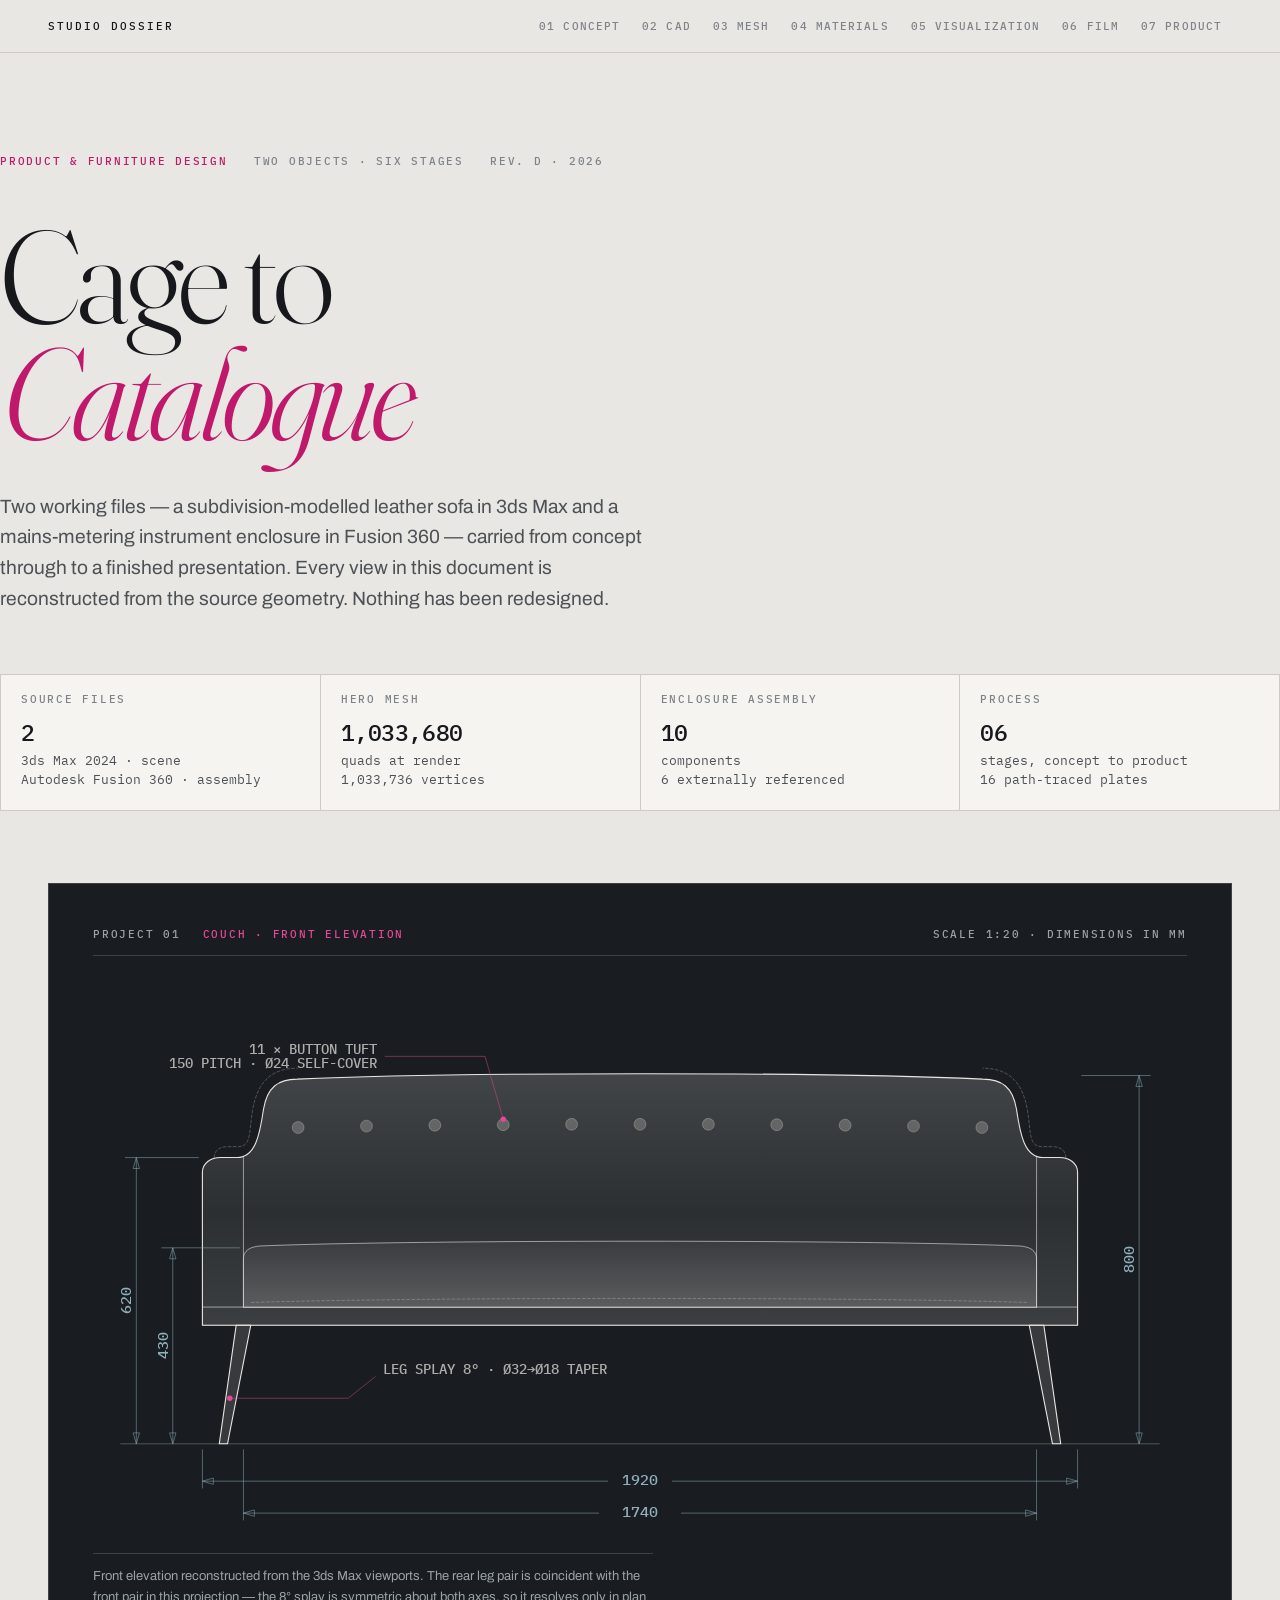
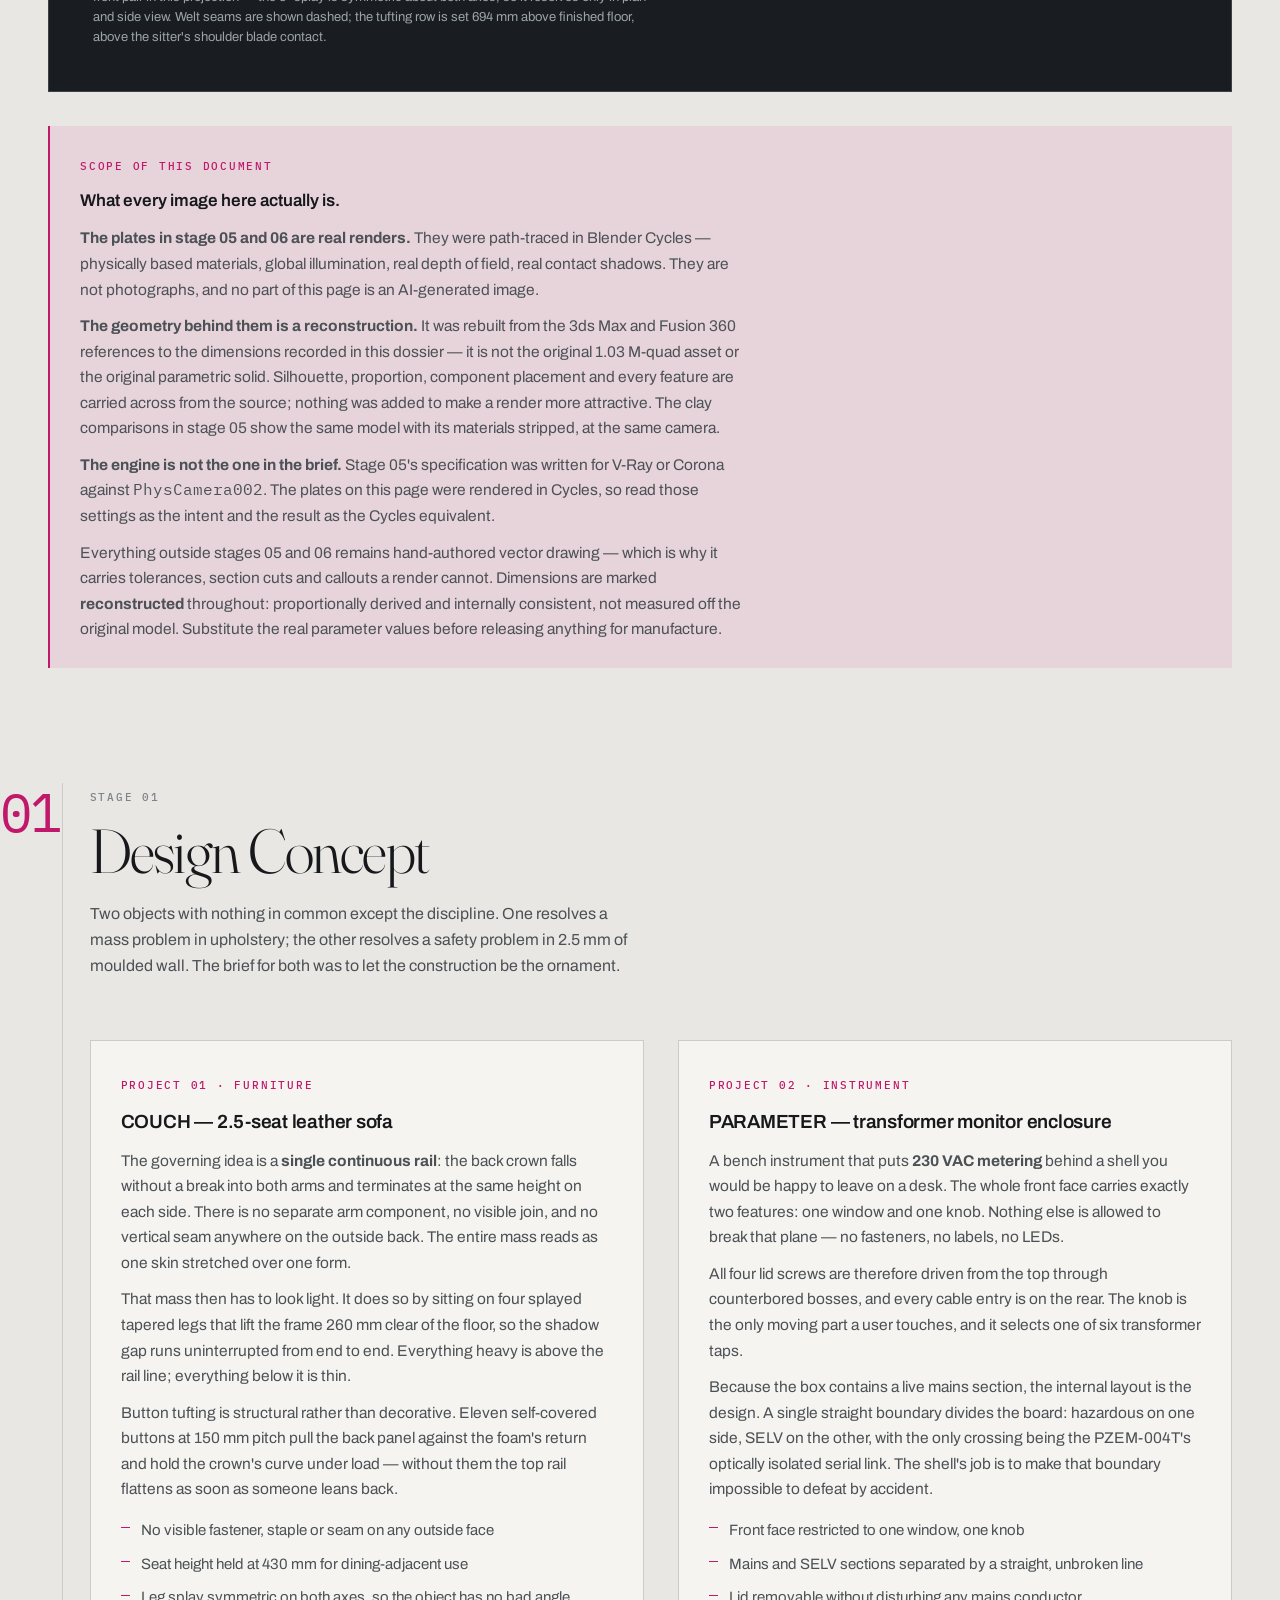
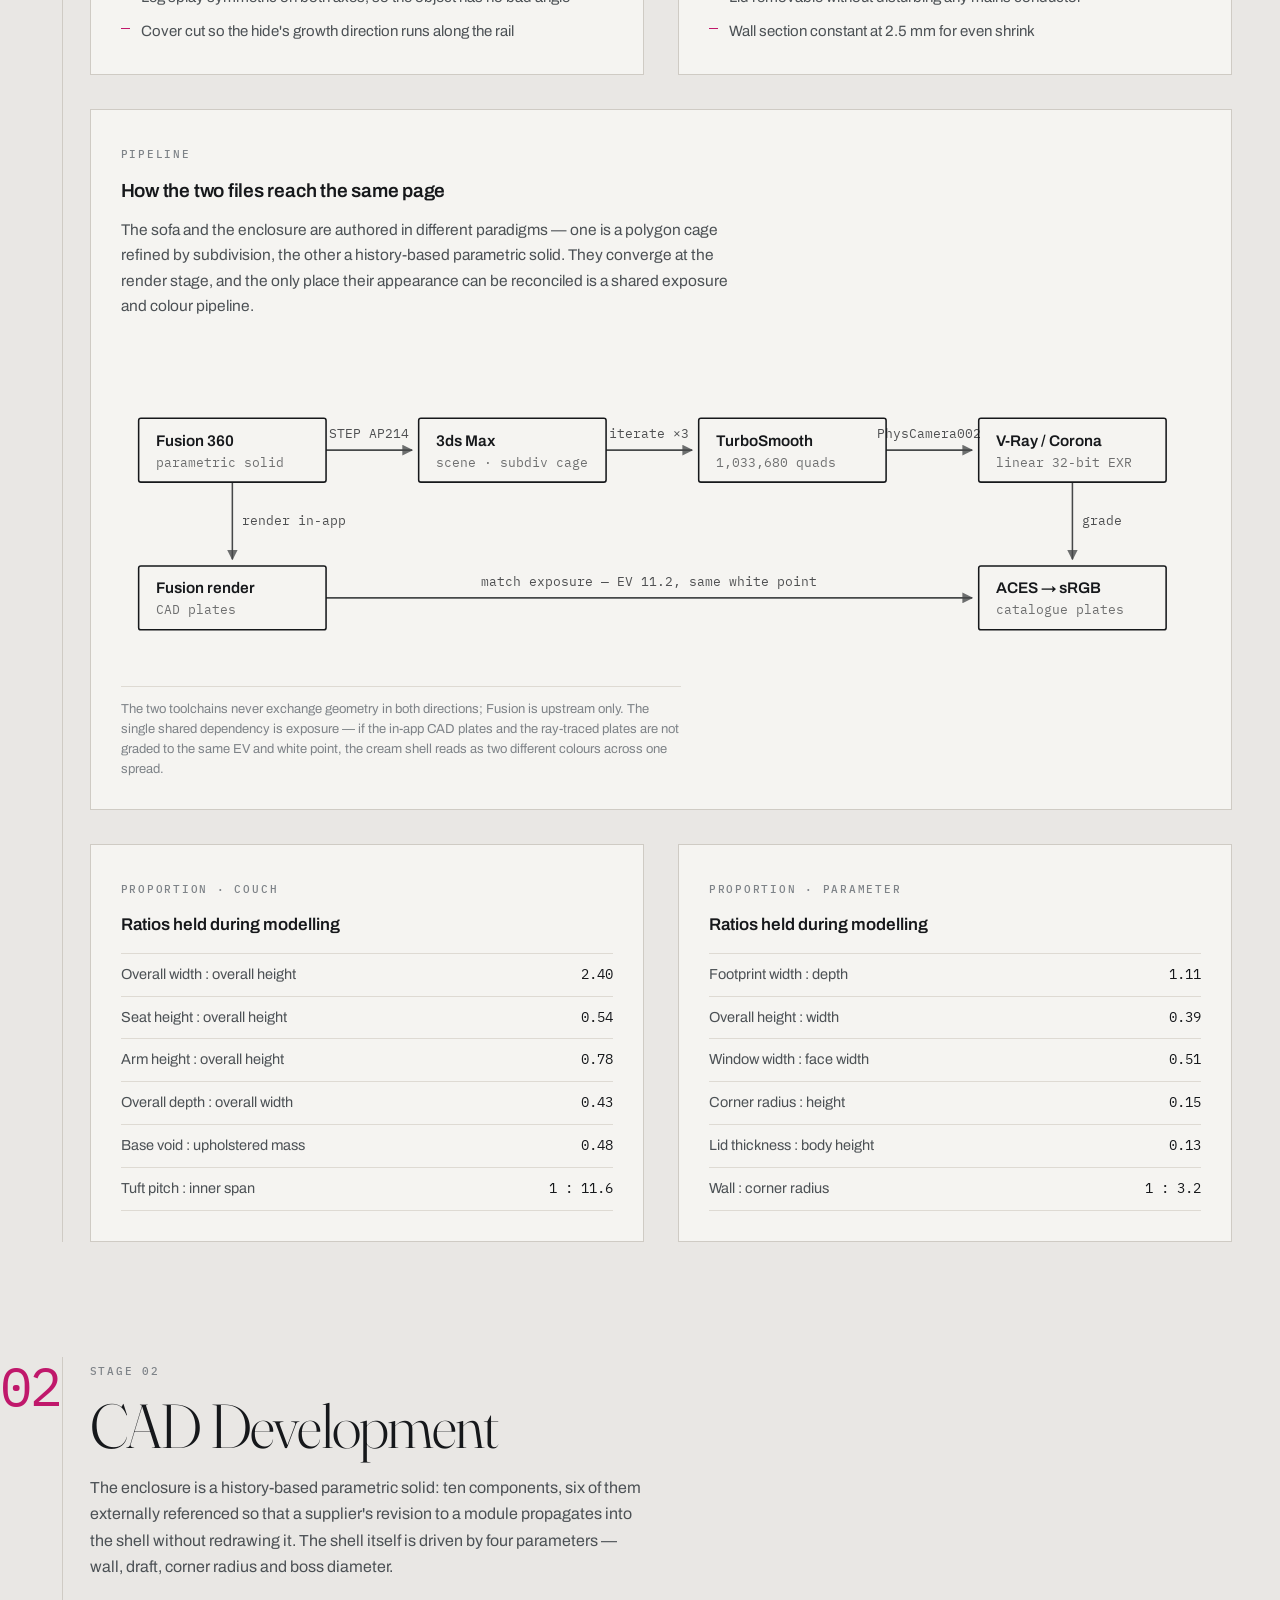
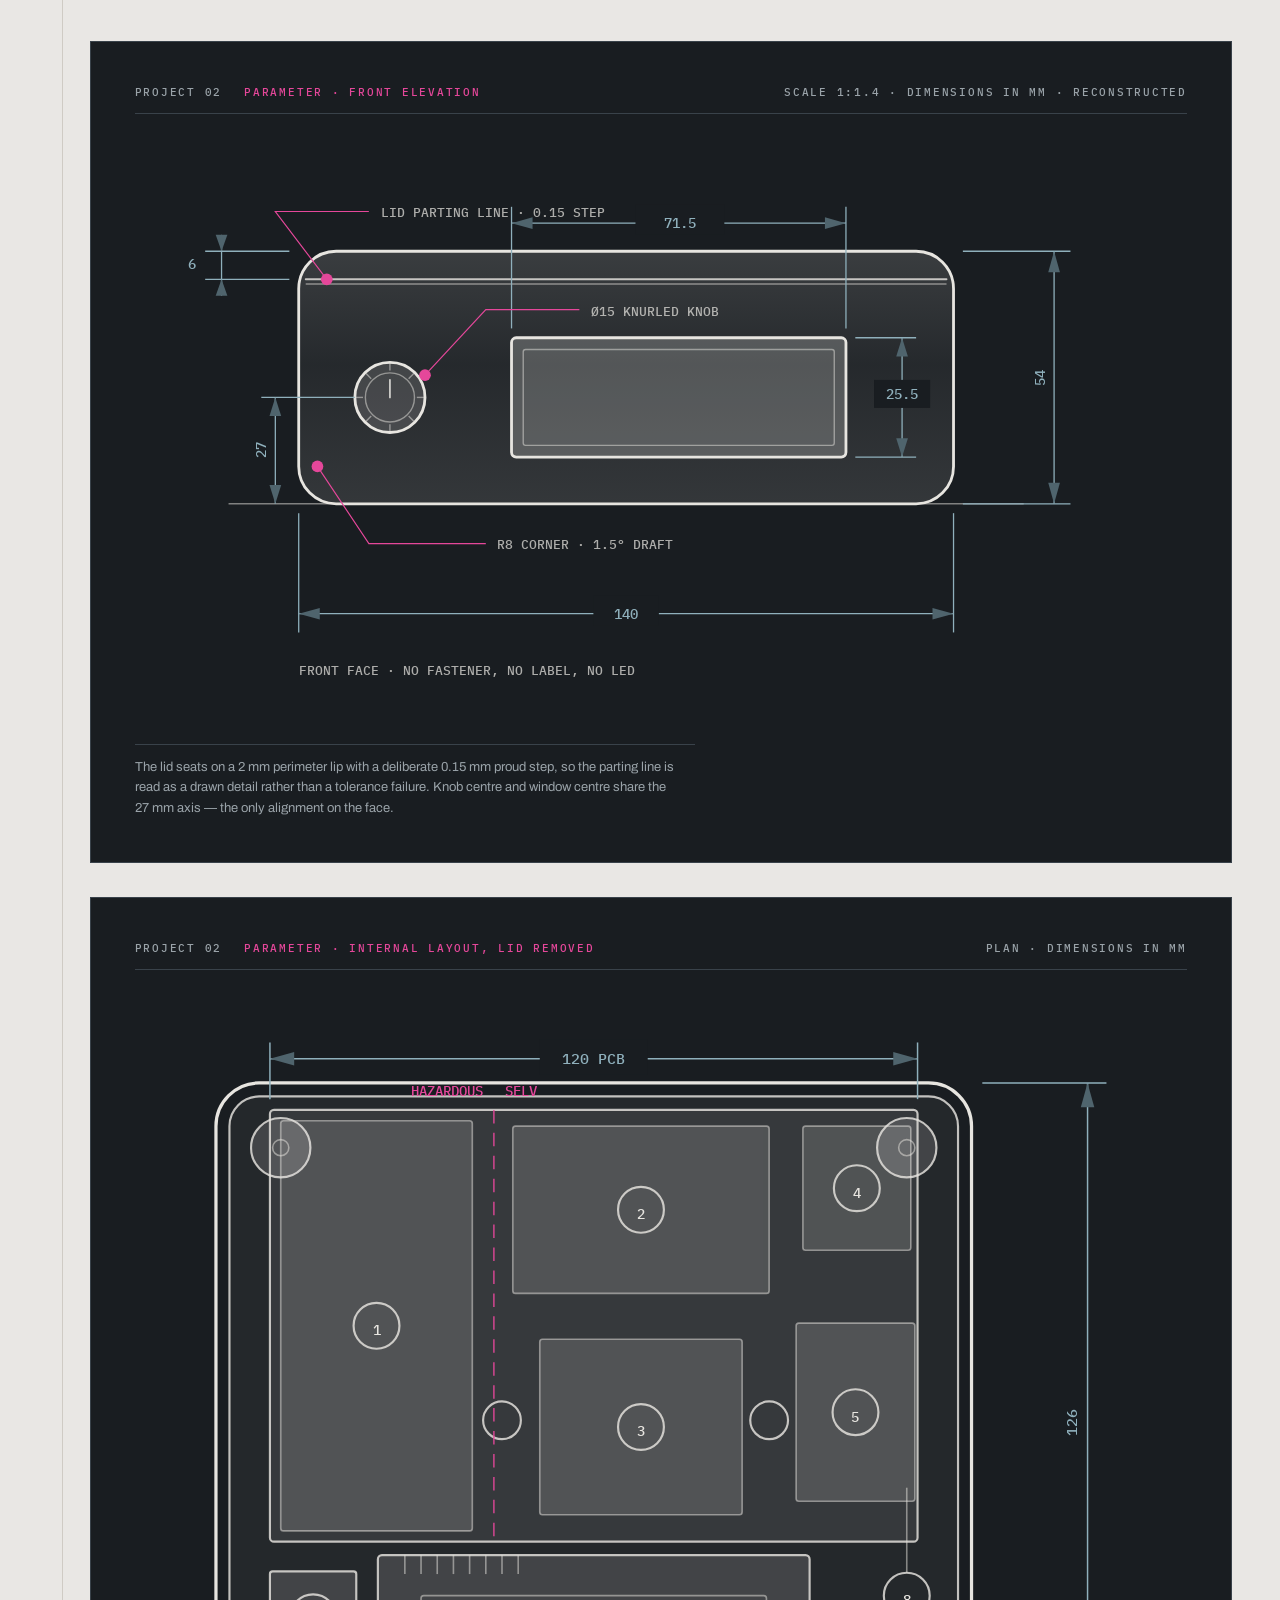
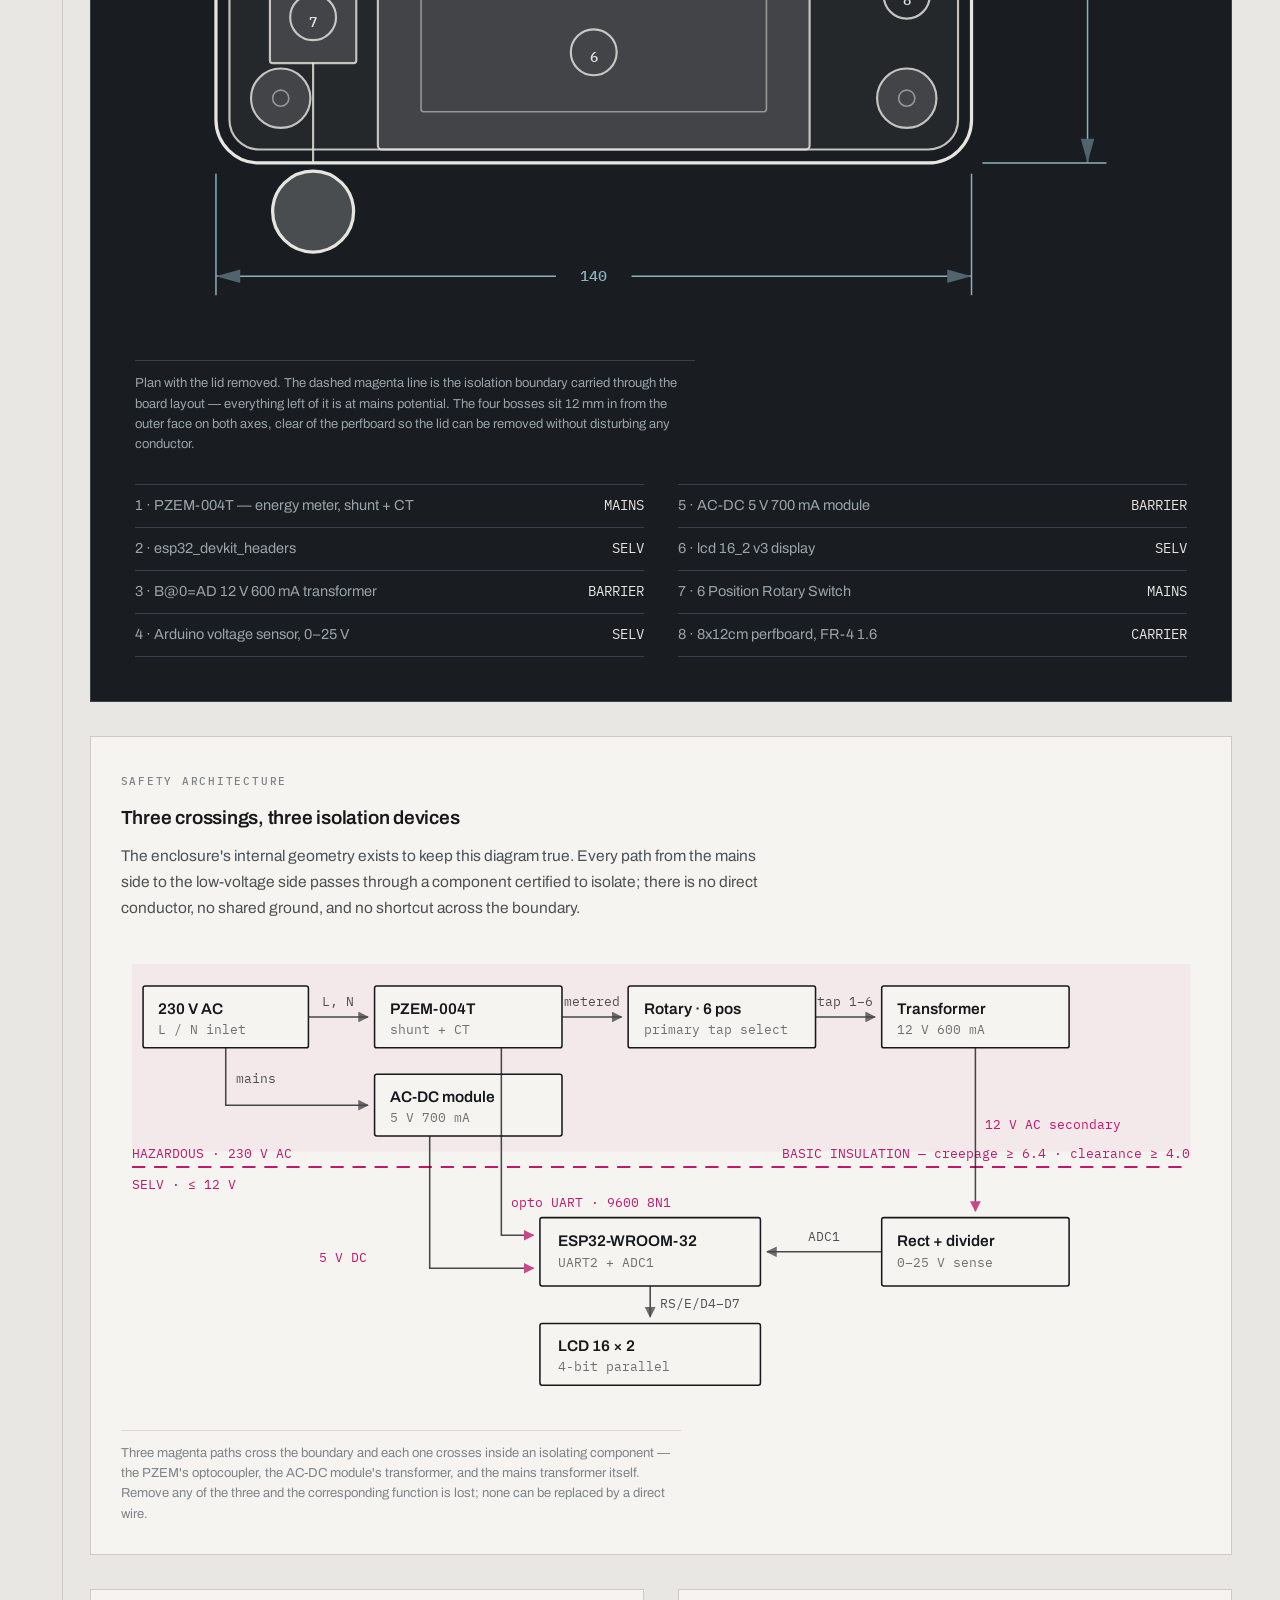
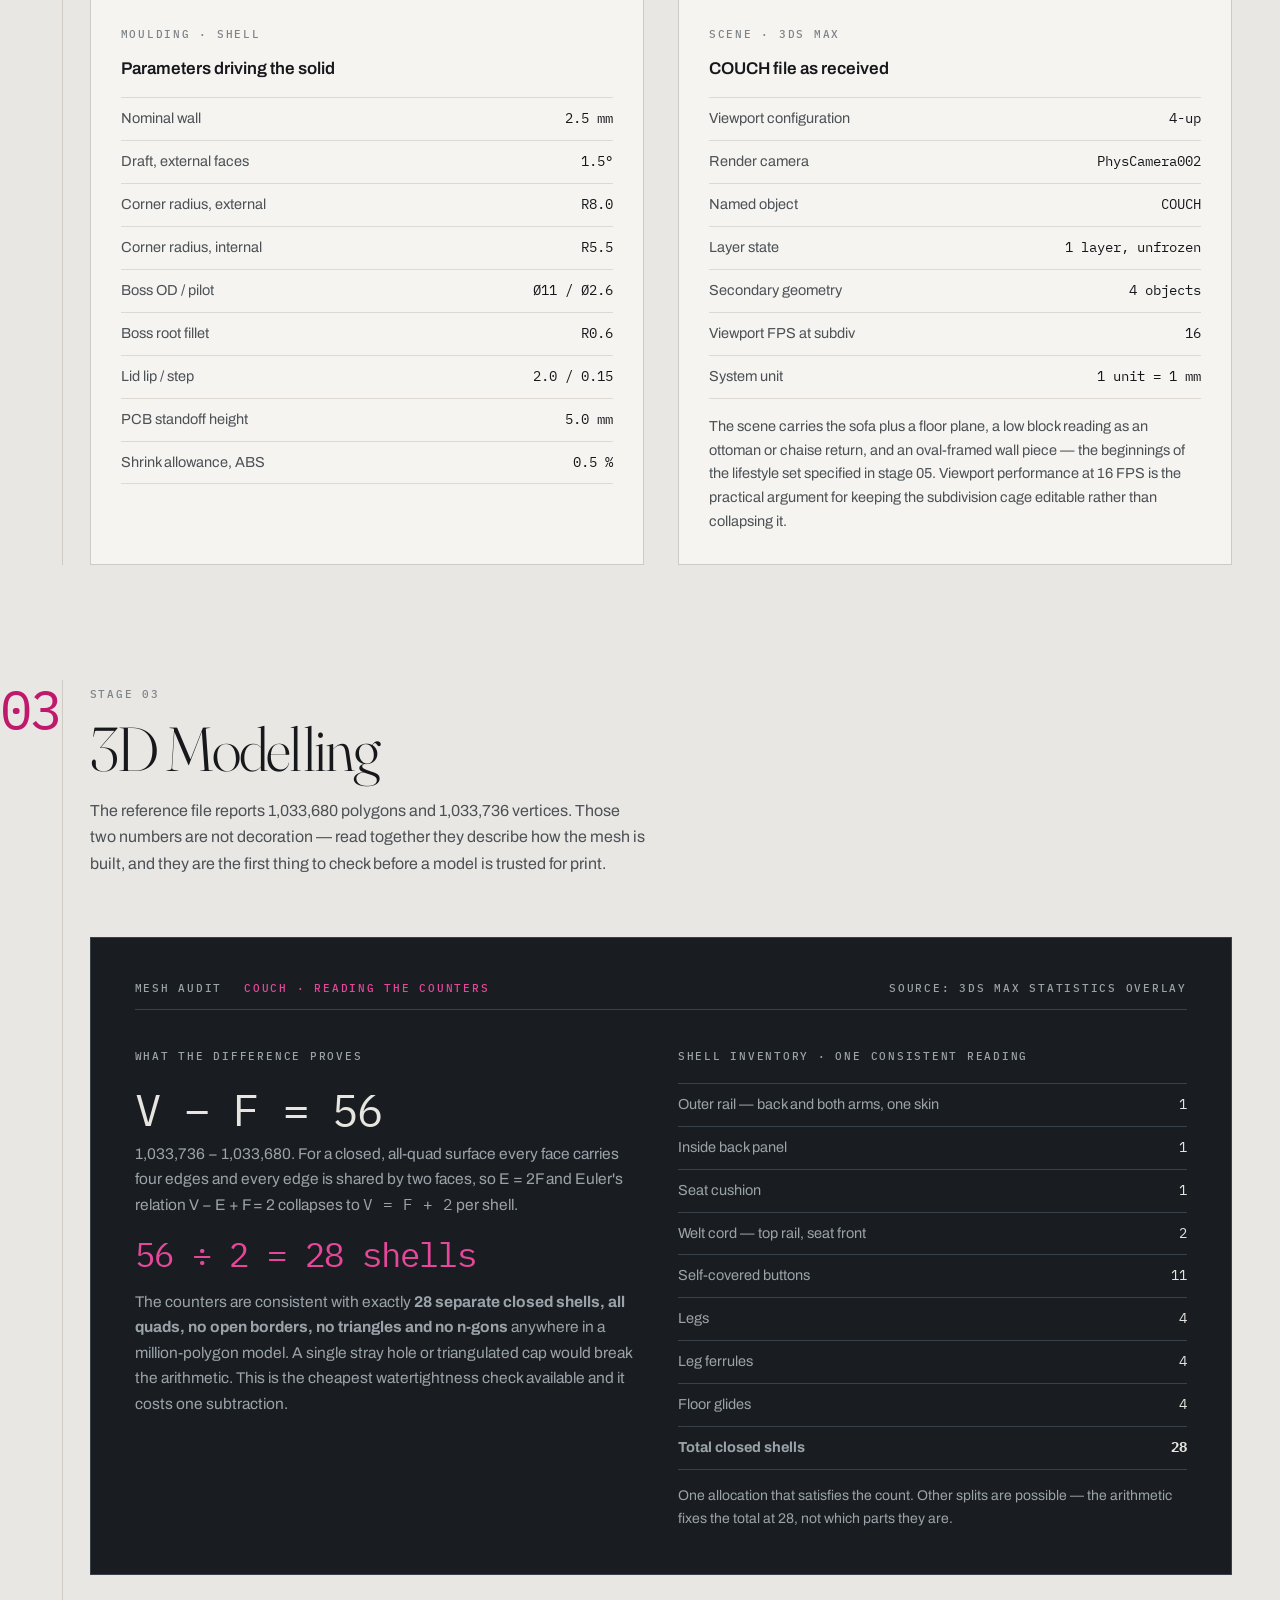
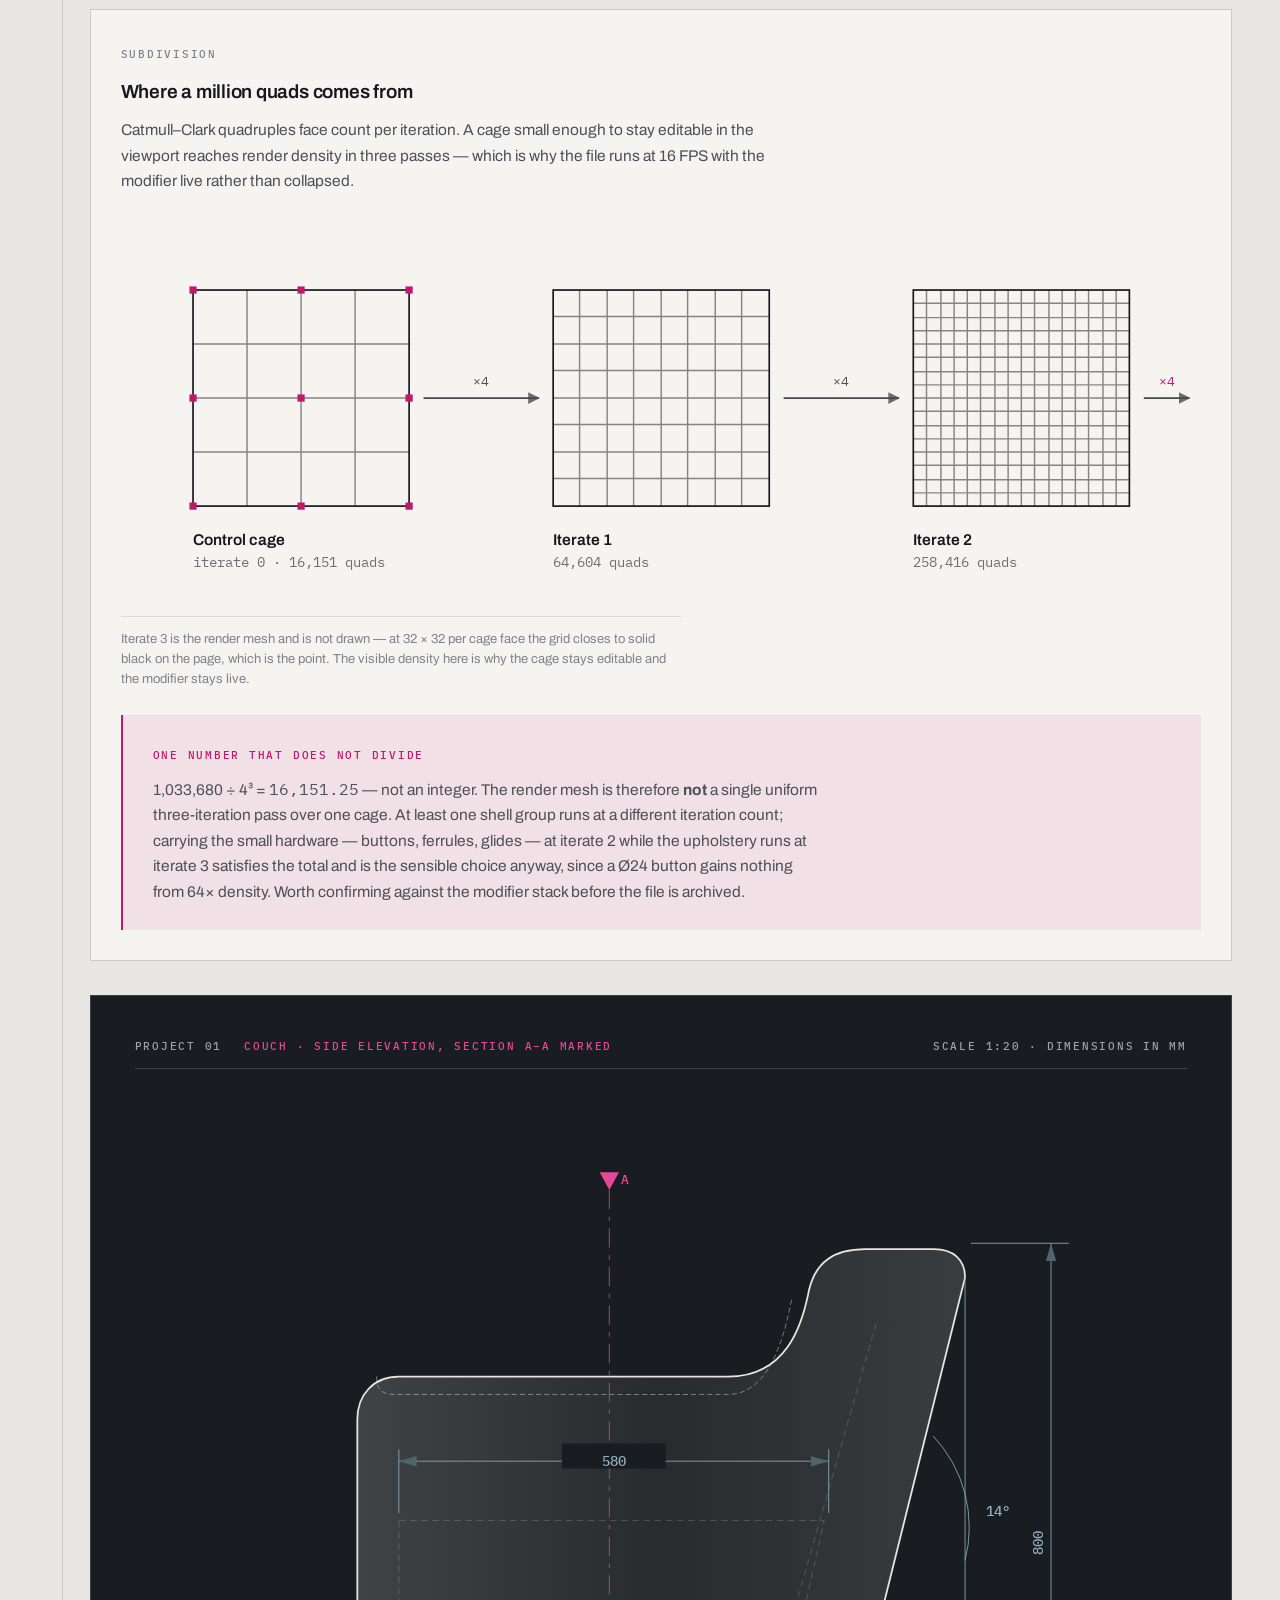
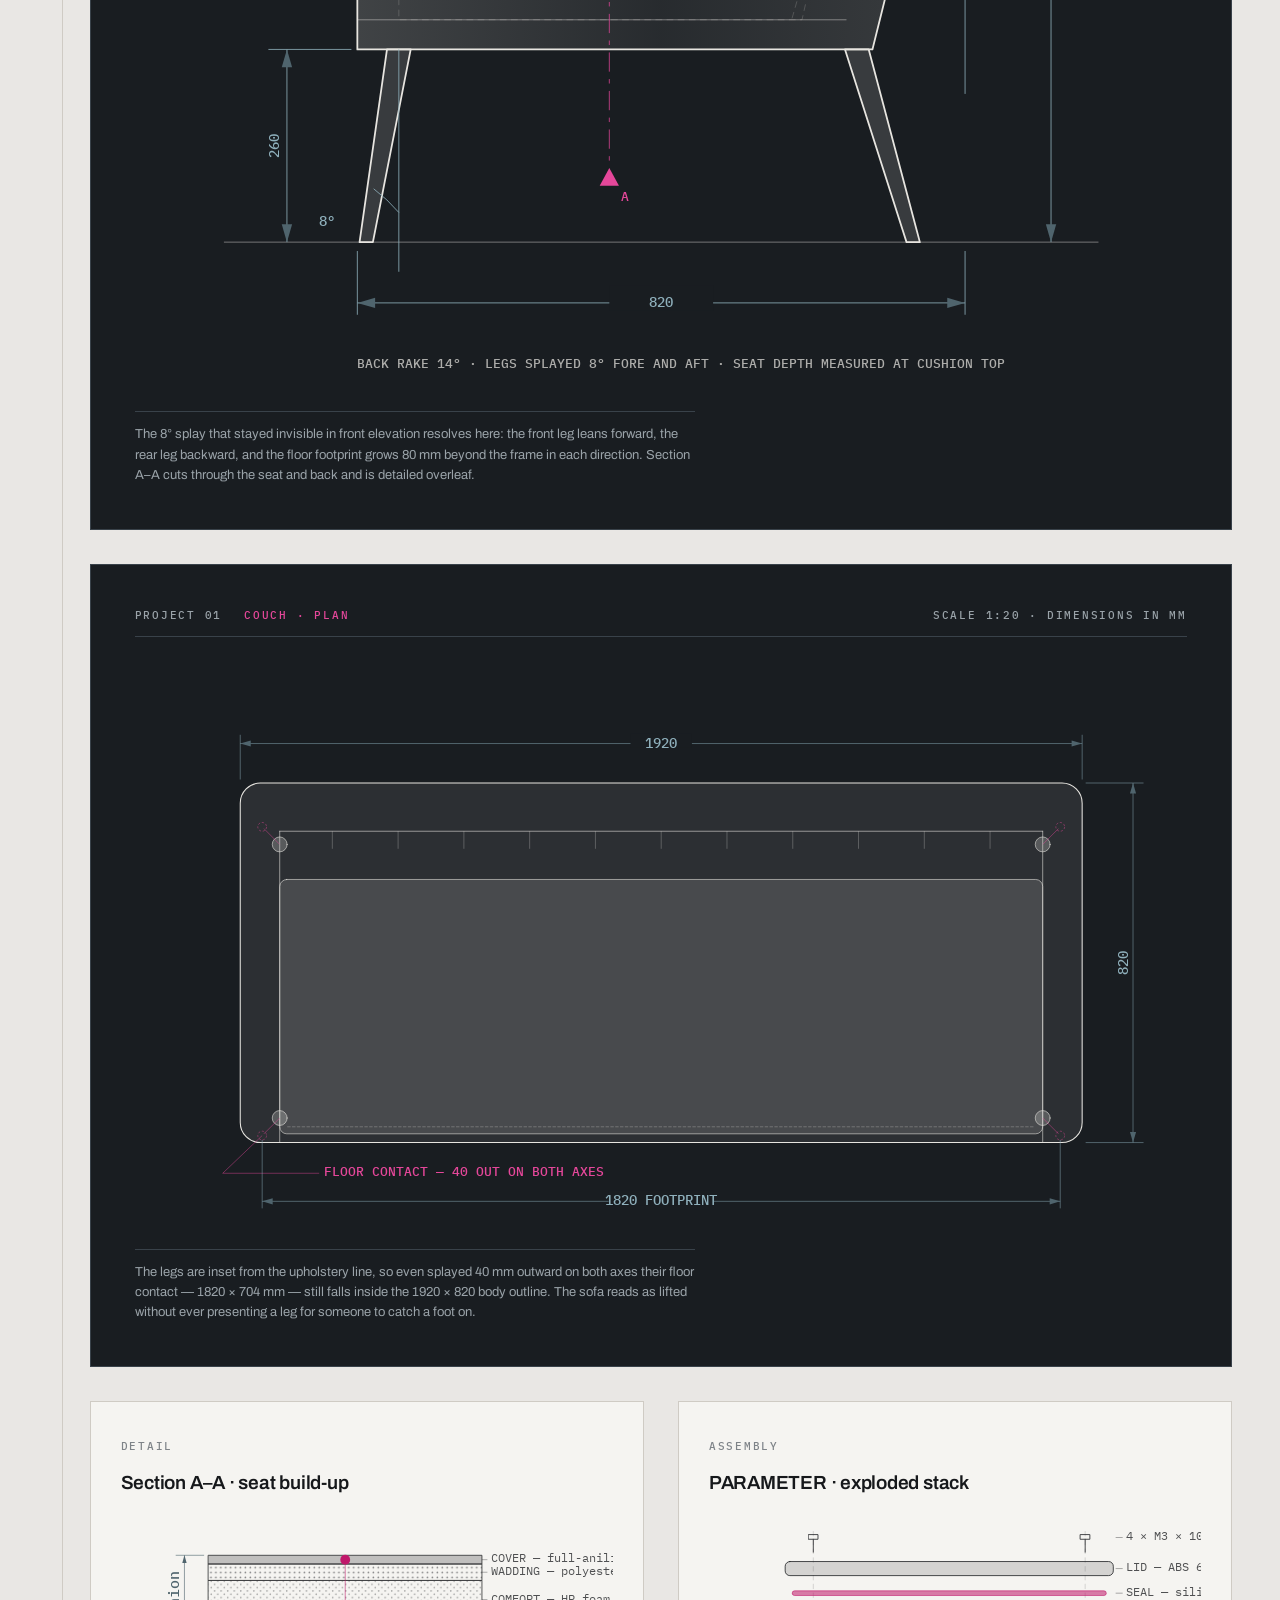
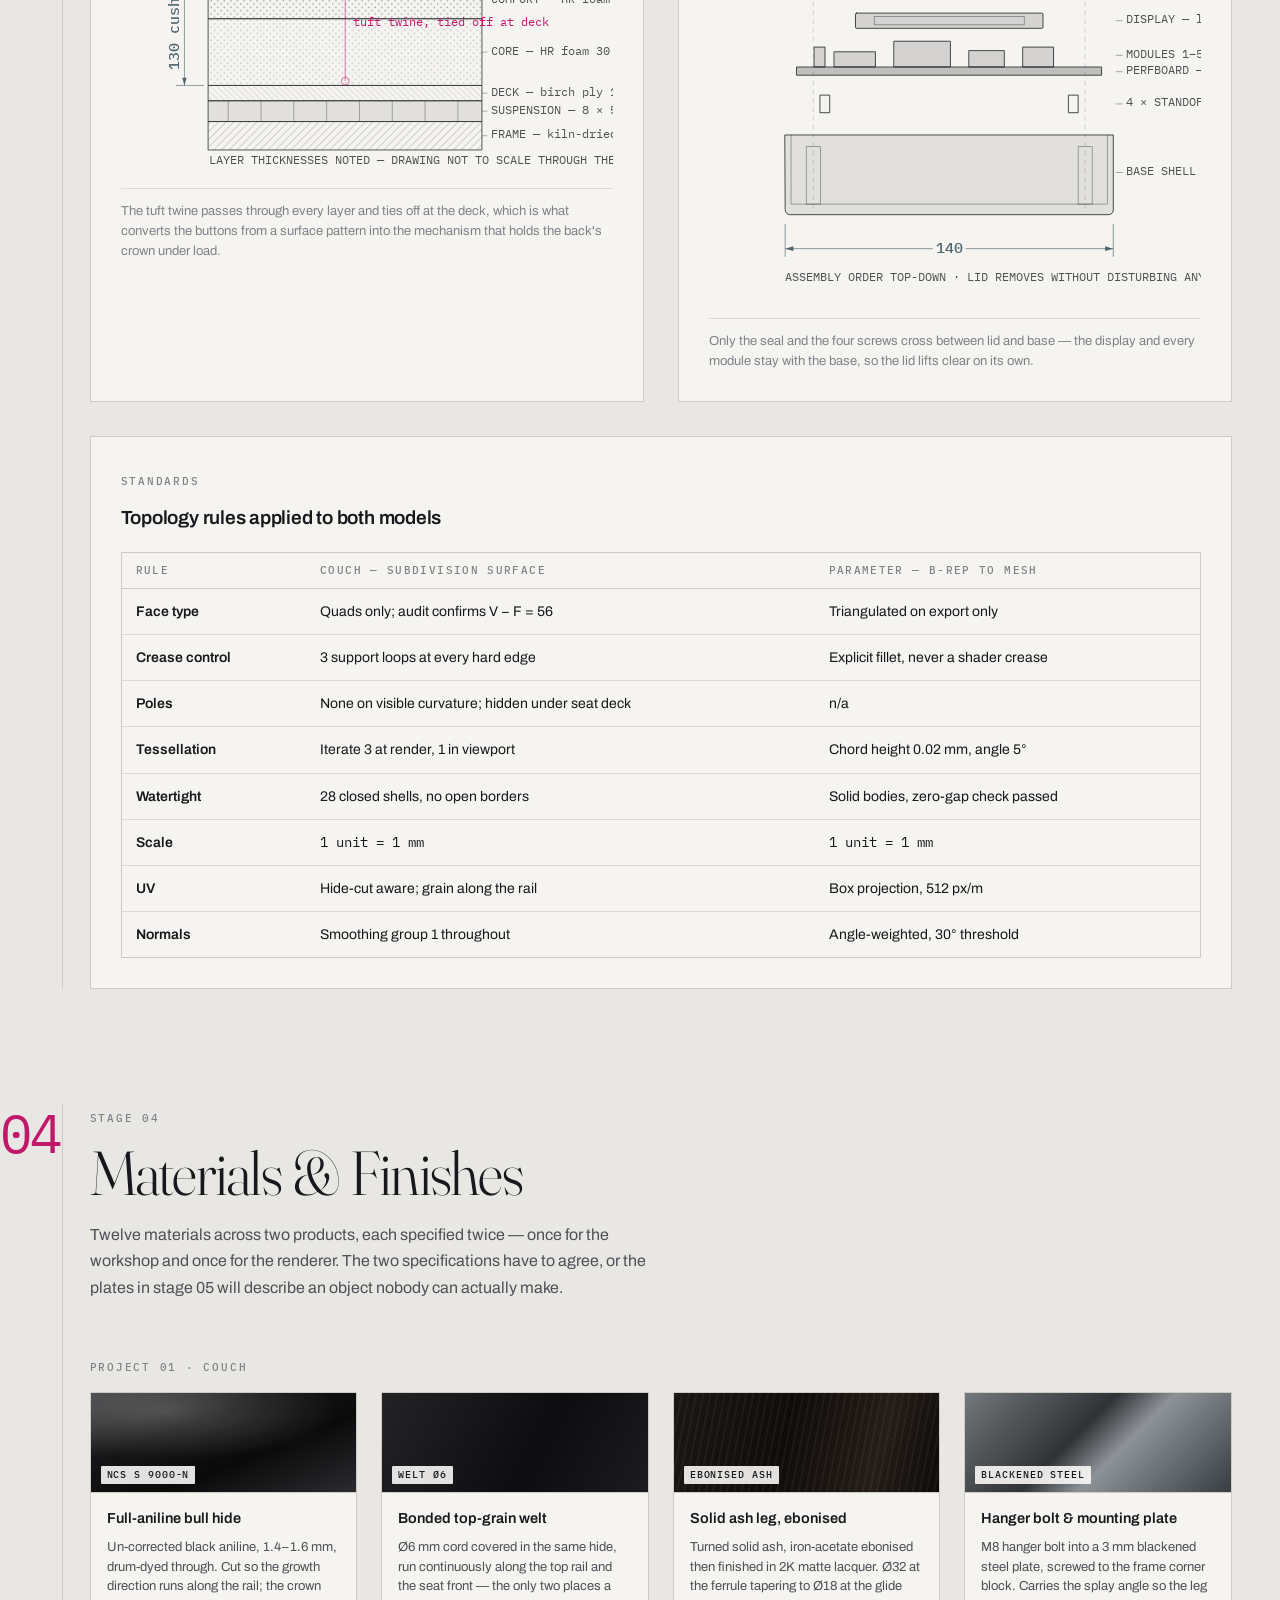
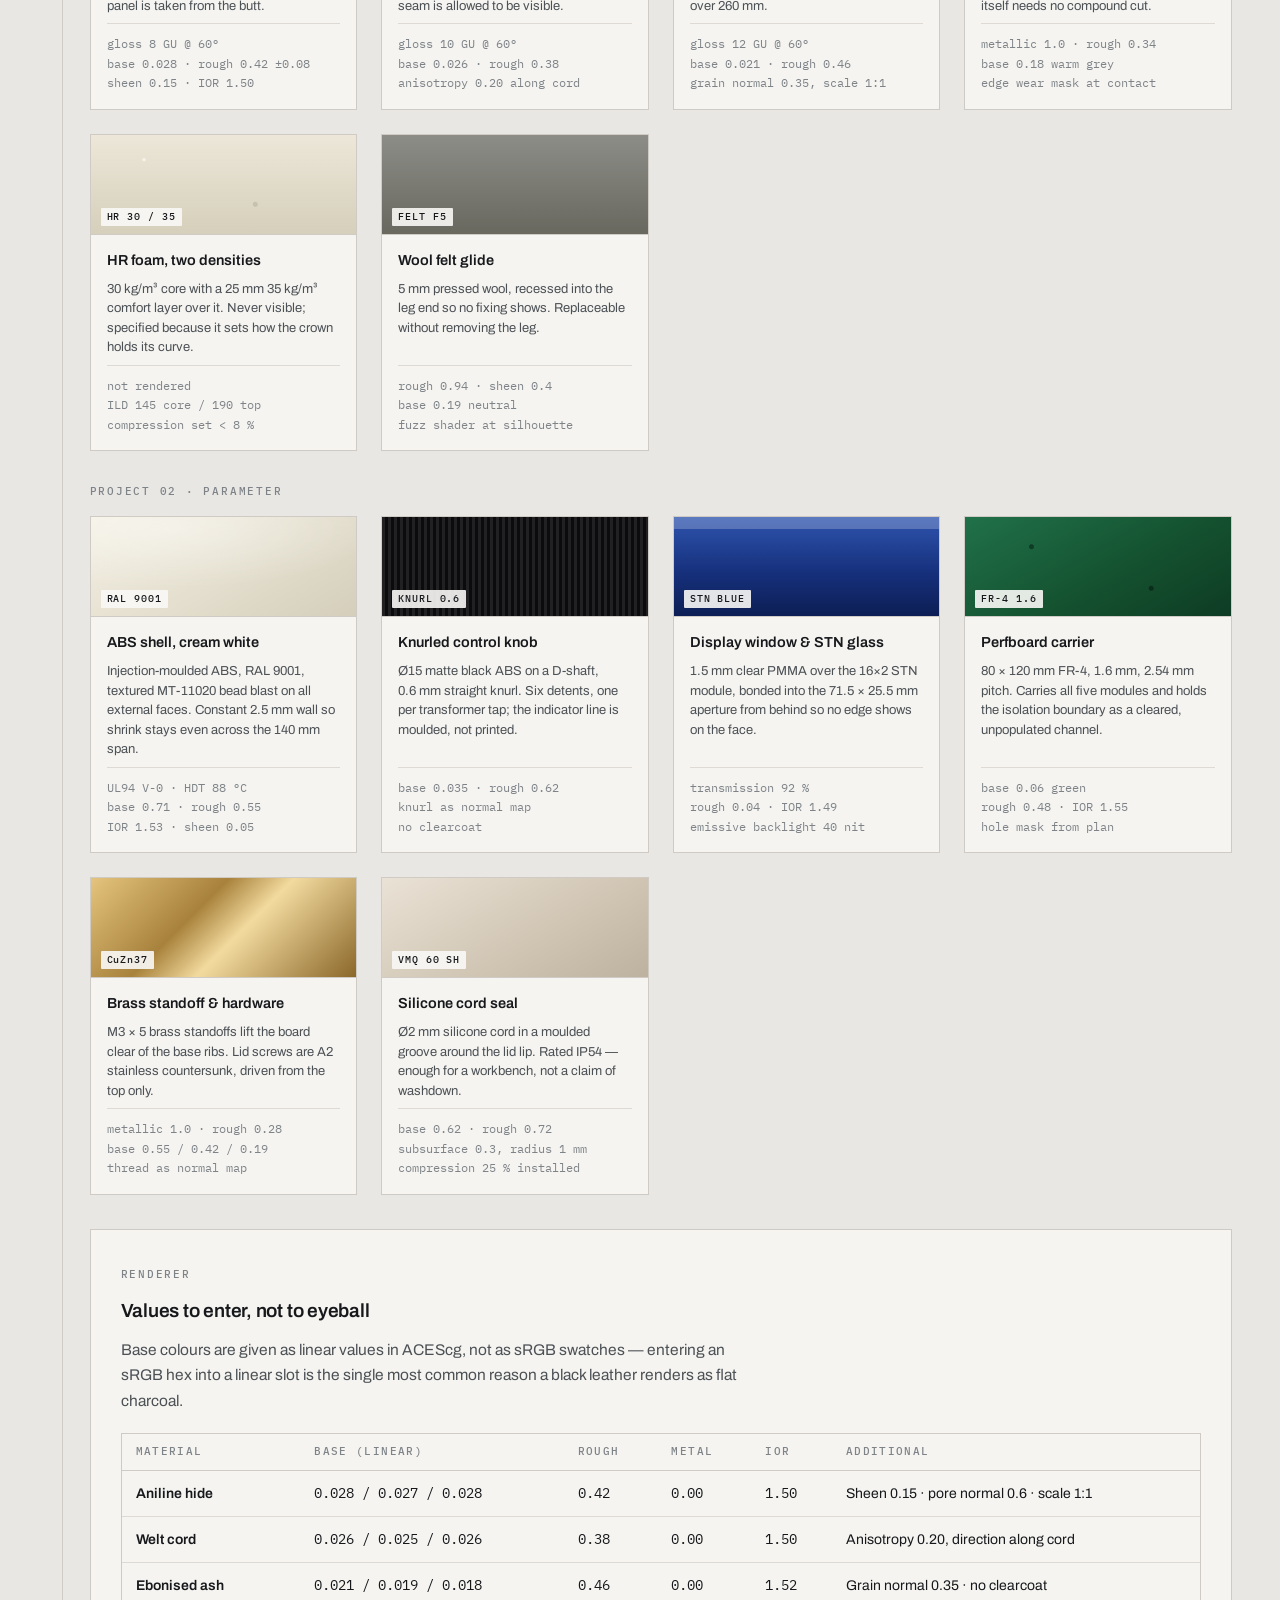
==== commit 29b3b81c: "Add 16 path-traced renders and restructure to seven stages Stage 05 now leads with the actual produc" ====
--- a/index.html
+++ b/index.html
@@ -4,9 +4,9 @@
 <meta charset="utf-8">
 <meta name="viewport" content="width=device-width, initial-scale=1">
 <meta name="color-scheme" content="light dark">
-<meta name="description" content="A six-stage product design dossier: a subdivision-modelled leather sofa (3ds Max) and a mains-metering instrument enclosure (Fusion 360), taken from concept to specified product with dimensioned drawings, material data and a full render brief.">
+<meta name="description" content="A six-stage product design dossier: a subdivision-modelled leather sofa (3ds Max) and a mains-metering instrument enclosure (Fusion 360), taken from concept to photorealistic visualization. All plates path-traced in Blender Cycles.">
 <style>
-/* minimal reset — the hosted Artifact runtime supplies one; a standalone file needs its own */
+/* minimal reset - the hosted Artifact runtime supplies one; a standalone file needs its own */
 *,*::before,*::after{box-sizing:border-box}
 body{margin:0}
 ul,ol,dl,dd,figure,blockquote{margin:0;padding:0}
@@ -327,9 +327,153 @@
   .bind::before{display:none}
   .bind-n{position:static;display:block;margin-bottom:8px;font-size:34px}
 }
+
+/* ============================================================
+   Stage 05 / 06 : render-led layout
+   ============================================================ */
+.shot{margin:0;display:flex;flex-direction:column;background:var(--paper);border:1px solid var(--rule)}
+.shot-img{display:block;width:100%;height:auto;background:var(--paper-2)}
+.shot-cap{
+  display:flex;flex-wrap:wrap;align-items:baseline;gap:6px 14px;
+  padding:13px 16px 15px;border-top:1px solid var(--rule);
+}
+.shot-id{
+  font:500 10.5px/1 "IBM Plex Mono",monospace;letter-spacing:.14em;text-transform:uppercase;
+  color:var(--accent-ink);white-space:nowrap;
+}
+.shot-desc{font-size:14.5px;font-weight:600;letter-spacing:-.008em;flex:1 1 auto;min-width:0}
+.shot-tech{
+  font:400 11.5px/1.5 "IBM Plex Mono",monospace;color:var(--ink-3);
+  flex:1 1 100%;font-variant-numeric:tabular-nums;
+}
+.shot-lead .shot-desc{font-size:17px}
+.shot-lead .shot-cap{padding:16px 20px 18px}
+
+.shotgrid{display:grid;grid-template-columns:repeat(auto-fit,minmax(340px,1fr));gap:clamp(16px,2.2vw,26px)}
+@media (max-width:640px){.shotgrid{grid-template-columns:1fr}}
+
+/* ---------------- before / after ---------------- */
+.ba{background:var(--paper);border:1px solid var(--rule);padding:clamp(20px,2.6vw,30px)}
+.ba-head h3{font-size:19px;font-weight:600;letter-spacing:-.012em;margin:9px 0 10px}
+.ba-head p{color:var(--ink-2);font-size:15px;max-width:70ch;margin-bottom:20px}
+.ba-stage{position:relative;overflow:hidden;--rev:50%;border:1px solid var(--rule);touch-action:pan-y}
+.ba-base img,.ba-img{display:block;width:100%;height:auto}
+.ba-clip{position:absolute;inset:0;clip-path:inset(0 calc(100% - var(--rev)) 0 0)}
+.ba-clip img{width:100%;height:100%;object-fit:cover}
+.ba-range{
+  position:absolute;inset:0;width:100%;height:100%;opacity:0;margin:0;
+  cursor:col-resize;-webkit-appearance:none;appearance:none;background:transparent;z-index:3;
+}
+.ba-divider{
+  position:absolute;top:0;bottom:0;left:var(--rev);width:2px;margin-left:-1px;
+  background:var(--accent);pointer-events:none;z-index:2;
+}
+.ba-divider::after{
+  content:"";position:absolute;top:50%;left:50%;width:34px;height:34px;
+  transform:translate(-50%,-50%);border-radius:50%;
+  background:var(--accent);
+  box-shadow:0 0 0 3px rgba(255,255,255,.55),0 2px 10px rgba(0,0,0,.35);
+}
+.ba-range:focus-visible + .ba-divider::after{box-shadow:0 0 0 4px var(--paper),0 0 0 7px var(--accent)}
+.ba-tag{
+  position:absolute;bottom:12px;z-index:2;
+  font:500 10px/1 "IBM Plex Mono",monospace;letter-spacing:.13em;text-transform:uppercase;
+  padding:6px 9px;background:rgba(12,13,15,.72);color:#F2F1ED;border-radius:1px;
+  backdrop-filter:blur(4px);
+}
+.ba-tag-l{left:12px}
+.ba-tag-r{right:12px}
+.ba-foot{margin-top:14px;font-size:12px;letter-spacing:.1em;text-transform:uppercase;color:var(--ink-3)}
+
+/* ---------------- technical drawer ---------------- */
+.tech{border:1px solid var(--rule);background:var(--paper-2)}
+.tech > summary{
+  cursor:pointer;list-style:none;padding:clamp(16px,2vw,22px) clamp(18px,2.4vw,26px);
+  display:flex;flex-wrap:wrap;align-items:baseline;gap:6px 16px;
+}
+.tech > summary::-webkit-details-marker{display:none}
+.tech > summary::after{
+  content:"";margin-left:auto;width:9px;height:9px;flex:none;align-self:center;
+  border-right:1.6px solid var(--ink-3);border-bottom:1.6px solid var(--ink-3);
+  transform:rotate(45deg);transition:transform .22s ease;
+}
+.tech[open] > summary::after{transform:rotate(-135deg)}
+.tech > summary:hover{background:var(--rule-2)}
+.tech-sum{font-size:14px;color:var(--ink-2)}
+.tech-body{padding:0 clamp(18px,2.4vw,26px) clamp(22px,3vw,32px);
+  display:flex;flex-direction:column;gap:clamp(20px,3vw,34px)}
+.tech-lead{font-size:15px;color:var(--ink-2);max-width:72ch;
+  padding-top:6px;border-top:1px solid var(--rule);margin-bottom:4px}
+
+/* ---------------- motion ---------------- */
+.motion{background:var(--paper);border:1px solid var(--rule);padding:clamp(20px,2.6vw,30px);
+  display:grid;grid-template-columns:minmax(0,1.25fr) minmax(0,1fr);gap:clamp(20px,3vw,32px)}
+.motion-head{grid-column:1/-1}
+.motion-head h3{font-size:19px;font-weight:600;letter-spacing:-.012em;margin:9px 0 0}
+.motion-frame{
+  position:relative;aspect-ratio:16/9;border:1px dashed var(--rule);background:var(--paper-2);
+  display:flex;flex-direction:column;align-items:center;justify-content:center;gap:14px;padding:22px;
+}
+.motion-mark{color:var(--ink-3)}
+.motion-note{font-size:13px;line-height:1.55;color:var(--ink-3);text-align:center;max-width:44ch}
+.motion-spec p{font-size:14px;color:var(--ink-2);margin-top:14px}
+@media (max-width:760px){.motion{grid-template-columns:1fr}}
+
+/* ---------------- progression ---------------- */
+.prog-wrap{background:var(--paper);border:1px solid var(--rule);padding:clamp(20px,2.6vw,30px)}
+.prog-title{font-size:19px;font-weight:600;letter-spacing:-.012em;margin:9px 0 22px}
+.prog{list-style:none;margin:0;padding:0;display:grid;gap:clamp(12px,1.6vw,20px);
+  grid-template-columns:repeat(5,minmax(0,1fr))}
+.prog-step{display:flex;flex-direction:column;gap:8px;position:relative}
+.prog-step + .prog-step::before{
+  content:"";position:absolute;left:calc(-1 * clamp(12px,1.6vw,20px)/2 - 3px);top:34%;
+  width:6px;height:6px;border-right:1.4px solid var(--accent);border-top:1.4px solid var(--accent);
+  transform:rotate(45deg);
+}
+.prog-n{font-size:10.5px;letter-spacing:.14em;color:var(--accent-ink)}
+.prog-img,.prog-svg{border:1px solid var(--rule);background:var(--paper-2);overflow:hidden;
+  aspect-ratio:16/10;display:flex;align-items:center;justify-content:center}
+.prog-img img{width:100%;height:100%;object-fit:cover;display:block}
+.prog-svg svg{width:78%;height:auto;color:var(--ink-3)}
+.prog-step h4{font-size:13.5px;font-weight:600;margin:2px 0 0;line-height:1.3}
+.prog-step p{font-size:12px;line-height:1.45;color:var(--ink-3)}
+@media (max-width:900px){
+  .prog{grid-template-columns:repeat(2,minmax(0,1fr))}
+  .prog-step + .prog-step::before{display:none}
+}
+@media (max-width:460px){.prog{grid-template-columns:1fr}}
+
+/* ---------------- product films ---------------- */
+.motion-wrap{background:var(--paper);border:1px solid var(--rule);padding:clamp(20px,2.6vw,30px)}
+.film-lead{font-size:15px;color:var(--ink-2);max-width:74ch;margin-bottom:22px}
+.filmgrid{display:grid;grid-template-columns:repeat(auto-fit,minmax(360px,1fr));gap:clamp(16px,2.2vw,26px)}
+.film{margin:0;border:1px solid var(--rule);background:var(--paper-2);display:flex;flex-direction:column}
+.film-v{display:block;width:100%;height:auto;background:#111;aspect-ratio:854/480}
+.film-cap{display:flex;flex-wrap:wrap;align-items:baseline;gap:6px 14px;padding:13px 16px 15px;border-top:1px solid var(--rule)}
+.film-cap .shot-desc{font-weight:400;font-size:13.5px;color:var(--ink-2);flex:1 1 100%}
+@media (max-width:640px){.filmgrid{grid-template-columns:1fr}}
+
+/* ---------------- stage 06 : product film ---------------- */
+.film-stage{position:relative;background:#0d0e10;border-bottom:1px solid var(--rule)}
+.film-v{display:block;width:100%;height:auto;aspect-ratio:854/480;background:#0d0e10}
+.film-cap{display:flex;flex-wrap:wrap;align-items:baseline;gap:6px 16px;padding:15px 18px 8px}
+.film-shots{list-style:none;margin:10px 0 0;padding:0;flex:1 1 100%;
+  border-top:1px solid var(--rule-2)}
+.fs-row{display:grid;grid-template-columns:52px minmax(0,auto) minmax(0,1fr);
+  gap:4px 14px;align-items:baseline;padding:8px 0;border-bottom:1px solid var(--rule-2)}
+.fs-row:last-child{border-bottom:0}
+.fs-t{font-size:11.5px;color:var(--accent-ink);font-variant-numeric:tabular-nums}
+.fs-n{font-size:13px;font-weight:600;white-space:nowrap}
+.fs-d{font-size:12.5px;color:var(--ink-3);line-height:1.45}
+@media (max-width:520px){
+  .fs-row{grid-template-columns:48px minmax(0,1fr)}
+  .fs-d{grid-column:2}
+}
+
 </style>
 </head>
 <body>
+
 <nav class="nav">
   <div class="wrap nav-in">
     <span class="nav-mark">STUDIO DOSSIER</span>
@@ -339,7 +483,8 @@
       <a href="#s03">03 MESH</a>
       <a href="#s04">04 MATERIALS</a>
       <a href="#s05">05 VISUALIZATION</a>
-      <a href="#s06">06 PRODUCT</a>
+      <a href="#s06">06 FILM</a>
+      <a href="#s07">07 PRODUCT</a>
     </div>
   </div>
 </nav>
@@ -348,7 +493,7 @@
   <div class="cover-eyebrow">
     <span class="lbl lbl-a">Product &amp; Furniture Design</span>
     <span class="lbl">Two Objects · Six Stages</span>
-    <span class="lbl">Rev. C · 2026</span>
+    <span class="lbl">Rev. D · 2026</span>
   </div>
   <h1>Cage to<br><em>Catalogue</em></h1>
   <p class="cover-lede">Two working files — a subdivision-modelled leather sofa in 3ds&nbsp;Max and a mains-metering instrument enclosure in Fusion&nbsp;360 — carried from concept through to a finished presentation. Every view in this document is reconstructed from the source geometry. Nothing has been redesigned.</p>
@@ -368,7 +513,7 @@
     </div>
     <div class="fact">
       <dt class="lbl">Process</dt>
-      <dd><b>06</b>stages, concept to product<br>7 specified render plates</dd>
+      <dd><b>06</b>stages, concept to product<br>16 path-traced plates</dd>
     </div>
   </dl>
 </header>
@@ -506,10 +651,11 @@
 <div class="wrap" style="margin-top:clamp(20px,3vw,34px)">
   <div class="note rv">
     <span class="lbl lbl-a">Scope of this document</span>
-    <h3>Drawn, not rendered.</h3>
-    <p>No ray tracing was run for this dossier and none of the plates are photographs. Every view here is hand-authored vector geometry, reconstructed from the source files and dimensioned against them — which is why the drawings can carry tolerances, section cuts and callouts that a render cannot.</p>
-    <p>Where a photoreal frame belongs, <strong>stage 05 supplies the full render specification instead</strong>: camera body and lens, aperture, shutter, sensor height, focus target, light positions and sizes, HDRI and exposure, sampling settings and pass list — written to execute against <span class="mono">PhysCamera002</span>, the camera already in the scene. Hand that stage to V-Ray or Corona and the plates come out matched.</p>
-    <p>Dimensions are marked <strong>reconstructed</strong> throughout: they are proportionally derived from the reference views and internally consistent, not measured off the original parametric model. Substitute the real parameter values before releasing anything for manufacture.</p>
+    <h3>What every image here actually is.</h3>
+    <p><strong>The plates in stage 05 and 06 are real renders.</strong> They were path-traced in Blender Cycles — physically based materials, global illumination, real depth of field, real contact shadows. They are not photographs, and no part of this page is an AI-generated image.</p>
+    <p><strong>The geometry behind them is a reconstruction.</strong> It was rebuilt from the 3ds&nbsp;Max and Fusion&nbsp;360 references to the dimensions recorded in this dossier — it is not the original 1.03&nbsp;M-quad asset or the original parametric solid. Silhouette, proportion, component placement and every feature are carried across from the source; nothing was added to make a render more attractive. The clay comparisons in stage 05 show the same model with its materials stripped, at the same camera.</p>
+    <p><strong>The engine is not the one in the brief.</strong> Stage 05's specification was written for V-Ray or Corona against <span class="mono">PhysCamera002</span>. The plates on this page were rendered in Cycles, so read those settings as the intent and the result as the Cycles equivalent.</p>
+    <p>Everything outside stages 05 and 06 remains hand-authored vector drawing — which is why it carries tolerances, section cuts and callouts a render cannot. Dimensions are marked <strong>reconstructed</strong> throughout: proportionally derived and internally consistent, not measured off the original model. Substitute the real parameter values before releasing anything for manufacture.</p>
   </div>
 </div>
 <section class="sec" id="s01">
@@ -1680,10 +1826,159 @@
     <div class="sec-head rv">
       <span class="lbl">Stage 05</span>
       <h2>Photorealistic Visualization</h2>
-      <p>Seven plates, fully specified and not yet rendered. Each sheet carries the camera, the lens, the exposure triangle, the focus target and the light rig — enough that two people working from it produce the same frame. The rig is described once; only the camera moves between plates.</p>
+      <p>Fourteen plates, path-traced in Blender Cycles from geometry rebuilt to the
+        dimensions recorded in this dossier. Physically based materials, global illumination,
+        real depth of field and real contact shadows &mdash; no photograph and no
+        AI-generated image anywhere on this page.</p>
     </div>
-
     <div class="stack">
+      <span class="lbl" style="display:block">Project 01 &middot; COUCH</span>
+      <figure class="shot shot-lead">
+  <img class="shot-img" src="img/couch_hero-700.jpg" srcset="img/couch_hero-1240.jpg 1240w, img/couch_hero-700.jpg 700w" sizes="(max-width: 900px) 100vw, 1200px" alt="The black leather sofa seen at three-quarters in a contemporary room with an oak floor and north-facing window." width="1240" height="780" loading="eager" fetchpriority="high" decoding="async">
+  <figcaption class="shot-cap">
+    <span class="shot-id">HERO 01</span>
+    <span class="shot-desc">Three-quarter visualization, contemporary interior</span>
+    <span class="shot-tech">50 mm · f/4 · camera 0.96 m · north window key</span>
+  </figcaption>
+</figure>
+<div class="shotgrid"><figure class="shot">
+  <img class="shot-img" src="img/couch_studio-700.jpg" srcset="img/couch_studio-1240.jpg 1240w, img/couch_studio-700.jpg 700w" sizes="(max-width: 700px) 100vw, 620px" alt="The sofa isolated on a neutral studio sweep with a soft contact shadow." width="1240" height="780" loading="lazy" decoding="async">
+  <figcaption class="shot-cap">
+    <span class="shot-id">HERO 02</span>
+    <span class="shot-desc">Studio visualization, seamless neutral sweep</span>
+    <span class="shot-tech">85 mm · f/7.1 · 3 × 4 m key at 45° · strip rim</span>
+  </figcaption>
+</figure><figure class="shot">
+  <img class="shot-img" src="img/couch_front-700.jpg" srcset="img/couch_front-1240.jpg 1240w, img/couch_front-700.jpg 700w" sizes="(max-width: 700px) 100vw, 620px" alt="Straight-on front view of the sofa showing the continuous top rail and eleven button tufts." width="1240" height="780" loading="lazy" decoding="async">
+  <figcaption class="shot-cap">
+    <span class="shot-id">VIEW 01</span>
+    <span class="shot-desc">Front elevation, long lens</span>
+    <span class="shot-tech">135 mm · f/11 · camera 7.4 m · perspective flattened</span>
+  </figcaption>
+</figure><figure class="shot">
+  <img class="shot-img" src="img/couch_rear-700.jpg" srcset="img/couch_rear-1240.jpg 1240w, img/couch_rear-700.jpg 700w" sizes="(max-width: 700px) 100vw, 620px" alt="Rear three-quarter view showing the unbroken outside back." width="1240" height="780" loading="lazy" decoding="async">
+  <figcaption class="shot-cap">
+    <span class="shot-id">VIEW 02</span>
+    <span class="shot-desc">Rear three-quarter — the outside back</span>
+    <span class="shot-tech">85 mm · f/5.6 · rim-led, proves the single continuous skin</span>
+  </figcaption>
+</figure><figure class="shot">
+  <img class="shot-img" src="img/couch_detail-700.jpg" srcset="img/couch_detail-1240.jpg 1240w, img/couch_detail-700.jpg 700w" sizes="(max-width: 700px) 100vw, 620px" alt="Macro of a self-covered button, the welt cord and the pore grain of the hide." width="1240" height="780" loading="lazy" decoding="async">
+  <figcaption class="shot-cap">
+    <span class="shot-id">DETAIL 01</span>
+    <span class="shot-desc">Tufting, welt cord and hide grain</span>
+    <span class="shot-tech">105 mm · f/4 · 0.62 m · focus on the button crown</span>
+  </figcaption>
+</figure><figure class="shot">
+  <img class="shot-img" src="img/couch_lifestyle-700.jpg" srcset="img/couch_lifestyle-1240.jpg 1240w, img/couch_lifestyle-700.jpg 700w" sizes="(max-width: 700px) 100vw, 620px" alt="Wide interior view with the sofa, a rug, a side table and an oval wall piece." width="1240" height="780" loading="lazy" decoding="async">
+  <figcaption class="shot-cap">
+    <span class="shot-id">LIFESTYLE 01</span>
+    <span class="shot-desc">Contemporary interior, north light</span>
+    <span class="shot-tech">35 mm · f/3.5 · eye level 1.50 m</span>
+  </figcaption>
+</figure><figure class="shot">
+  <img class="shot-img" src="img/couch_alt-700.jpg" srcset="img/couch_alt-1240.jpg 1240w, img/couch_alt-700.jpg 700w" sizes="(max-width: 700px) 100vw, 620px" alt="The same sofa rendered in cognac aniline leather instead of black." width="1240" height="780" loading="lazy" decoding="async">
+  <figcaption class="shot-cap">
+    <span class="shot-id">FINISH 01</span>
+    <span class="shot-desc">Alternate colourway — cognac aniline</span>
+    <span class="shot-tech">Same geometry and rig; base colour swapped in the material graph</span>
+  </figcaption>
+</figure></div>
+      <div class="ba rv">
+  <div class="ba-head">
+    <span class="lbl lbl-a">From CAD to visualization</span>
+    <h3>The same model, twice</h3>
+    <p>Left is the untextured geometry; right is the finished plate. Identical build, identical camera, identical framing &mdash; only the materials and the light differ. Drag the divider.</p>
+  </div>
+  <div class="ba-stage" id="ba-couch-clay">
+    <div class="ba-base"><img class="ba-img" src="img/couch_studio-700.jpg" srcset="img/couch_studio-1240.jpg 1240w, img/couch_studio-700.jpg 700w" sizes="(max-width:900px) 100vw, 1100px" alt="The sofa isolated on a neutral studio sweep with a soft contact shadow." width="1240" height="780" loading="lazy" decoding="async"></div>
+    <div class="ba-clip"><img class="ba-img" src="img/couch_clay-700.jpg" srcset="img/couch_clay-1240.jpg 1240w, img/couch_clay-700.jpg 700w" sizes="(max-width:900px) 100vw, 1100px" alt="Untextured clay pass of the sofa geometry at the studio camera." width="1240" height="780" loading="lazy" decoding="async"></div>
+    <span class="ba-tag ba-tag-l">Source geometry</span>
+    <span class="ba-tag ba-tag-r">Final visualization</span>
+    <input class="ba-range" type="range" min="0" max="100" value="50" step="0.1"
+           aria-label="Reveal source geometry against final visualization">
+    <div class="ba-divider" aria-hidden="true"></div>
+  </div>
+  <p class="ba-foot mono">Source geometry &rarr; Final visualization</p>
+</div>
+      <span class="lbl" style="display:block">Project 02 &middot; PARAMETER</span>
+      <figure class="shot shot-lead">
+  <img class="shot-img" src="img/param_hero-700.jpg" srcset="img/param_hero-1240.jpg 1240w, img/param_hero-700.jpg 700w" sizes="(max-width: 900px) 100vw, 1200px" alt="Three-quarter view of the cream ABS instrument enclosure with its display lit." width="1240" height="780" loading="eager" fetchpriority="high" decoding="async">
+  <figcaption class="shot-cap">
+    <span class="shot-id">HERO 03</span>
+    <span class="shot-desc">Three-quarter product visualization</span>
+    <span class="shot-tech">85 mm · f/8 · 0.70 × 0.90 m key softbox</span>
+  </figcaption>
+</figure>
+<div class="shotgrid"><figure class="shot">
+  <img class="shot-img" src="img/param_studio-700.jpg" srcset="img/param_studio-1240.jpg 1240w, img/param_studio-700.jpg 700w" sizes="(max-width: 700px) 100vw, 620px" alt="Studio view of the enclosure on a light sweep." width="1240" height="780" loading="lazy" decoding="async">
+  <figcaption class="shot-cap">
+    <span class="shot-id">HERO 04</span>
+    <span class="shot-desc">Studio visualization, light sweep</span>
+    <span class="shot-tech">100 mm · f/9 · lifted backdrop</span>
+  </figcaption>
+</figure><figure class="shot">
+  <img class="shot-img" src="img/param_front-700.jpg" srcset="img/param_front-1240.jpg 1240w, img/param_front-700.jpg 700w" sizes="(max-width: 700px) 100vw, 620px" alt="Front view of the enclosure, display showing live readings." width="1240" height="780" loading="lazy" decoding="async">
+  <figcaption class="shot-cap">
+    <span class="shot-id">VIEW 03</span>
+    <span class="shot-desc">Front elevation, display driven</span>
+    <span class="shot-tech">120 mm · f/11 · STN backlight at 14 W emissive</span>
+  </figcaption>
+</figure><figure class="shot">
+  <img class="shot-img" src="img/param_rear-700.jpg" srcset="img/param_rear-1240.jpg 1240w, img/param_rear-700.jpg 700w" sizes="(max-width: 700px) 100vw, 620px" alt="Rear view of the enclosure showing an unbroken face." width="1240" height="780" loading="lazy" decoding="async">
+  <figcaption class="shot-cap">
+    <span class="shot-id">VIEW 04</span>
+    <span class="shot-desc">Rear elevation — unbroken face</span>
+    <span class="shot-tech">85 mm · f/8 · no rear features exist in the source</span>
+  </figcaption>
+</figure><figure class="shot">
+  <img class="shot-img" src="img/param_top-700.jpg" srcset="img/param_top-1240.jpg 1240w, img/param_top-700.jpg 700w" sizes="(max-width: 700px) 100vw, 620px" alt="Plan view with the lid removed, showing the populated board." width="1240" height="780" loading="lazy" decoding="async">
+  <figcaption class="shot-cap">
+    <span class="shot-id">VIEW 05</span>
+    <span class="shot-desc">Plan, lid removed</span>
+    <span class="shot-tech">100 mm · f/11 · nadir · all ten components in place</span>
+  </figcaption>
+</figure><figure class="shot">
+  <img class="shot-img" src="img/param_exploded-700.jpg" srcset="img/param_exploded-1240.jpg 1240w, img/param_exploded-700.jpg 700w" sizes="(max-width: 700px) 100vw, 620px" alt="Exploded view: lid, board and base separated on the boss axis." width="1240" height="780" loading="lazy" decoding="async">
+  <figcaption class="shot-cap">
+    <span class="shot-id">ASSEMBLY 01</span>
+    <span class="shot-desc">Exploded assembly</span>
+    <span class="shot-tech">85 mm · f/11 · lid +75 mm, board +30 mm on the boss axis</span>
+  </figcaption>
+</figure><figure class="shot">
+  <img class="shot-img" src="img/param_controls-700.jpg" srcset="img/param_controls-1240.jpg 1240w, img/param_controls-700.jpg 700w" sizes="(max-width: 700px) 100vw, 620px" alt="Close-up of the knurled control knob and the display window edge." width="1240" height="780" loading="lazy" decoding="async">
+  <figcaption class="shot-cap">
+    <span class="shot-id">DETAIL 02</span>
+    <span class="shot-desc">Control interface and display window</span>
+    <span class="shot-tech">100 mm · f/4 · knurl and dot matrix at true scale</span>
+  </figcaption>
+</figure></div>
+      <div class="ba rv">
+  <div class="ba-head">
+    <span class="lbl lbl-a">From CAD to visualization</span>
+    <h3>Shell geometry to finished product</h3>
+    <p>The enclosure carries no rear features because the source model has none. Nothing was added to make the render more attractive.</p>
+  </div>
+  <div class="ba-stage" id="ba-param-clay">
+    <div class="ba-base"><img class="ba-img" src="img/param_hero-700.jpg" srcset="img/param_hero-1240.jpg 1240w, img/param_hero-700.jpg 700w" sizes="(max-width:900px) 100vw, 1100px" alt="Three-quarter view of the cream ABS instrument enclosure with its display lit." width="1240" height="780" loading="lazy" decoding="async"></div>
+    <div class="ba-clip"><img class="ba-img" src="img/param_clay-700.jpg" srcset="img/param_clay-1240.jpg 1240w, img/param_clay-700.jpg 700w" sizes="(max-width:900px) 100vw, 1100px" alt="Untextured clay pass of the enclosure geometry at the hero camera." width="1240" height="780" loading="lazy" decoding="async"></div>
+    <span class="ba-tag ba-tag-l">Source geometry</span>
+    <span class="ba-tag ba-tag-r">Final visualization</span>
+    <input class="ba-range" type="range" min="0" max="100" value="50" step="0.1"
+           aria-label="Reveal source geometry against final visualization">
+    <div class="ba-divider" aria-hidden="true"></div>
+  </div>
+  <p class="ba-foot mono">Source geometry &rarr; Final visualization</p>
+</div>
+      <details class="tech rv">
+        <summary><span class="lbl lbl-a">Camera, lighting and render data</span>
+          <span class="tech-sum">Rig plan, eleven camera sheets, output settings</span></summary>
+        <div class="tech-body">
+          <p class="tech-lead">The specification the plates above were shot to. It was
+            originally written for V-Ray or Corona against <span class="mono">PhysCamera002</span>;
+            the plates on this page were rendered in Cycles, so treat the engine settings as
+            the intent and the Cycles equivalents as what actually ran.</p>
+          
       <div class="vp rv">
         <div class="vp-bar">
           <span class="lbl">Rig</span>
@@ -1978,6 +2273,8 @@
           </ul>
         </div>
       </div>
+        </div>
+      </details>
     </div>
   </div>
 </section>
@@ -1985,12 +2282,46 @@
   <div class="wrap bind">
     <span class="bind-n">06</span>
     <div class="sec-head rv">
-      <span class="lbl">Stage 06</span>
+      <span class="lbl">Stage 06</span><h2>Product Film</h2>
+      <p>Two cinematic product films. They are not published until the MP4 files actually exist.</p>
+    </div>
+    <div class="stack">
+      <div class="motion-wrap rv"><div class="motion rv"><div class="motion-head"><span class="lbl lbl-a">Not yet rendered</span><h3>The films are still rendering</h3></div><div class="motion-frame"><p class="motion-note">No MP4 exists yet, so nothing is embedded here. This panel is a placeholder, not a still presented as footage.</p></div></div></div>
+    </div>
+  </div>
+</section>
+<section class="sec" id="s07">
+  <div class="wrap bind">
+    <span class="bind-n">07</span>
+    <div class="sec-head rv">
+      <span class="lbl">Stage 07</span>
       <h2>Final Product</h2>
-      <p>Two finished specifications. One is upholstered, weighs about fifty kilos and is sold by its silhouette; the other fits in a hand and is sold by what it refuses to put on its front face. They were made the same way.</p>
+      <p>What the two objects look like made, finished and photographed &mdash; followed by
+        the numbers, the materials and the drawings that got them there.</p>
     </div>
-
     <div class="stack">
+      <figure class="shot shot-lead">
+  <img class="shot-img" src="img/couch_hero-700.jpg" srcset="img/couch_hero-1240.jpg 1240w, img/couch_hero-700.jpg 700w" sizes="(max-width: 900px) 100vw, 1200px" alt="The black leather sofa seen at three-quarters in a contemporary room with an oak floor and north-facing window." width="1240" height="780" loading="eager" fetchpriority="high" decoding="async">
+  <figcaption class="shot-cap">
+    <span class="shot-id">FINAL 01</span>
+    <span class="shot-desc">COUCH &mdash; 2.5-seat leather sofa</span>
+    <span class="shot-tech">Black full-aniline hide, ebonised ash legs, 1920 &times; 820 &times; 800 mm</span>
+  </figcaption>
+</figure>
+      <figure class="shot shot-lead">
+  <img class="shot-img" src="img/param_hero-700.jpg" srcset="img/param_hero-1240.jpg 1240w, img/param_hero-700.jpg 700w" sizes="(max-width: 900px) 100vw, 1200px" alt="Three-quarter view of the cream ABS instrument enclosure with its display lit." width="1240" height="780" loading="eager" fetchpriority="high" decoding="async">
+  <figcaption class="shot-cap">
+    <span class="shot-id">FINAL 02</span>
+    <span class="shot-desc">PARAMETER &mdash; transformer monitor enclosure</span>
+    <span class="shot-tech">ABS RAL 9001, 140 &times; 126 &times; 54 mm</span>
+  </figcaption>
+</figure>
+      <div class="prog-wrap rv">
+        <span class="lbl lbl-a">Progression</span>
+        <h3 class="prog-title">Source geometry to finished plate</h3>
+        <ol class="prog rv"><li class="prog-step"><span class="prog-n mono">01</span><div class="prog-svg"><svg viewBox="0 0 240 120" role="img" aria-label="Front elevation line drawing"><path fill="none" stroke="currentColor" stroke-width="3" stroke-linejoin="round" d="M24 92 L24 44 C24 40 27 37 31 37 L36 37 C42 37 43 30 44 25 C45 19 48 16 53 16 L187 16 C192 16 195 19 196 25 C197 30 198 37 204 37 L209 37 C213 37 216 40 216 44 L216 92 Z"/><path fill="none" stroke="currentColor" stroke-width="2" opacity=".5" d="M36 76 L204 76 M44 37 L44 76 M196 37 L196 76"/><path fill="none" stroke="currentColor" stroke-width="3" d="M40 92 L34 116 M200 92 L206 116"/></svg></div><h4>Technical source</h4><p>Fusion 360 / 3ds Max reference</p></li><li class="prog-step"><span class="prog-n mono">02</span><div class="prog-img"><img class="" src="img/couch_clay-700.jpg" srcset="img/couch_clay-1240.jpg 1240w, img/couch_clay-700.jpg 700w" sizes="220px" alt="Untextured clay pass of the sofa geometry at the studio camera." width="1240" height="780" loading="lazy" decoding="async"></div><h4>3D model</h4><p>Rebuilt geometry, clay pass</p></li><li class="prog-step"><span class="prog-n mono">03</span><div class="prog-img"><img class="" src="img/couch_detail-700.jpg" srcset="img/couch_detail-1240.jpg 1240w, img/couch_detail-700.jpg 700w" sizes="220px" alt="Macro of a self-covered button, the welt cord and the pore grain of the hide." width="1240" height="780" loading="lazy" decoding="async"></div><h4>Material development</h4><p>Aniline hide, ebonised ash</p></li><li class="prog-step"><span class="prog-n mono">04</span><div class="prog-img"><img class="" src="img/couch_studio-700.jpg" srcset="img/couch_studio-1240.jpg 1240w, img/couch_studio-700.jpg 700w" sizes="220px" alt="The sofa isolated on a neutral studio sweep with a soft contact shadow." width="1240" height="780" loading="lazy" decoding="async"></div><h4>Photorealistic visualization</h4><p>Cycles, path traced</p></li><li class="prog-step"><span class="prog-n mono">05</span><div class="prog-img"><img class="" src="img/couch_hero-700.jpg" srcset="img/couch_hero-1240.jpg 1240w, img/couch_hero-700.jpg 700w" sizes="220px" alt="The black leather sofa seen at three-quarters in a contemporary room with an oak floor and north-facing window." width="1240" height="780" loading="lazy" decoding="async"></div><h4>Final product</h4><p>Catalogue plate</p></li></ol>
+      </div>
+      
       <div class="vp rv">
         <div class="vp-bar">
           <span class="lbl">Range</span>
@@ -2144,14 +2475,13 @@
     </div>
   </div>
 </section>
-
 <footer class="foot">
   <div class="wrap bind">
     <div class="grid2">
       <div>
         <span class="lbl lbl-a">Colophon</span>
-        <h3 style="font-family:Fraunces,Georgia,serif;font-variation-settings:'opsz' 120;font-weight:300;font-size:clamp(26px,3.6vw,40px);line-height:1.05;letter-spacing:-.025em;margin:14px 0 18px">Everything here was drawn.</h3>
-        <p style="color:var(--ink-2);font-size:15.5px;max-width:58ch">No renderer was run and no photograph was used. The drawings are vector geometry reconstructed from the 3ds&nbsp;Max viewports and the Fusion&nbsp;360 assembly, and they are dimensioned so the next person can either build from them or render from them. Stage 05 is the render brief that was never executed — hand it to V-Ray or Corona with <span class="mono">PhysCamera002</span> and the plates come out matched to the specification.</p>
+        <h3 style="font-family:Fraunces,Georgia,serif;font-variation-settings:'opsz' 120;font-weight:300;font-size:clamp(26px,3.6vw,40px);line-height:1.05;letter-spacing:-.025em;margin:14px 0 18px">Drawn, then rendered.</h3>
+        <p style="color:var(--ink-2);font-size:15.5px;max-width:58ch">The drawings are vector geometry reconstructed from the 3ds&nbsp;Max viewports and the Fusion&nbsp;360 assembly, dimensioned so the next person can build from them. That same reconstruction was then modelled and path-traced in Blender Cycles to produce the plates in stages 05 and 06 — real renders, no photographs, nothing AI-generated. Stage 05's original brief targeted V-Ray or Corona against <span class="mono">PhysCamera002</span>; it is kept there as the intent the Cycles plates were shot to.</p>
       </div>
       <div>
         <span class="lbl">Source</span>
@@ -2161,12 +2491,16 @@
           <li><span class="k">Camera</span><span class="v">PhysCamera002</span></li>
           <li><span class="k">Units</span><span class="v">1 unit = 1 mm</span></li>
           <li><span class="k">Dimension status</span><span class="v">reconstructed</span></li>
-          <li><span class="k">Document</span><span class="v">Rev. C · 2026</span></li>
+          <li><span class="k">Render engine</span><span class="v">Blender Cycles</span></li>
+          <li><span class="k">Integrator</span><span class="v">path tracing + OIDN</span></li>
+          <li><span class="k">Document</span><span class="v">Rev. D · 2026</span></li>
         </ul>
         <div style="display:flex;gap:8px;flex-wrap:wrap;margin-top:20px">
-          <span class="pill pill-a">Drawn, not rendered</span>
+          <span class="pill pill-a">Path-traced in Cycles</span>
           <span class="pill">Dimensions reconstructed</span>
           <span class="pill">Masses estimated</span>
+          <span class="pill">Geometry reconstructed</span>
+          <span class="pill">No AI imagery</span>
         </div>
       </div>
     </div>
@@ -2201,6 +2535,21 @@
   }, { passive: true });
   spy();
 })();
+
+/* before/after reveal: the range input carries the interaction so keyboard and
+   screen readers get it for free; the divider is decorative. */
+(function () {
+  document.querySelectorAll(".ba-stage").forEach(function (stage) {
+    var input = stage.querySelector(".ba-range");
+    if (!input) return;
+    var apply = function () { stage.style.setProperty("--rev", input.value + "%"); };
+    input.addEventListener("input", apply);
+    input.addEventListener("change", apply);
+    apply();
+  });
+})();
+
 </script>
+
 </body>
 </html>
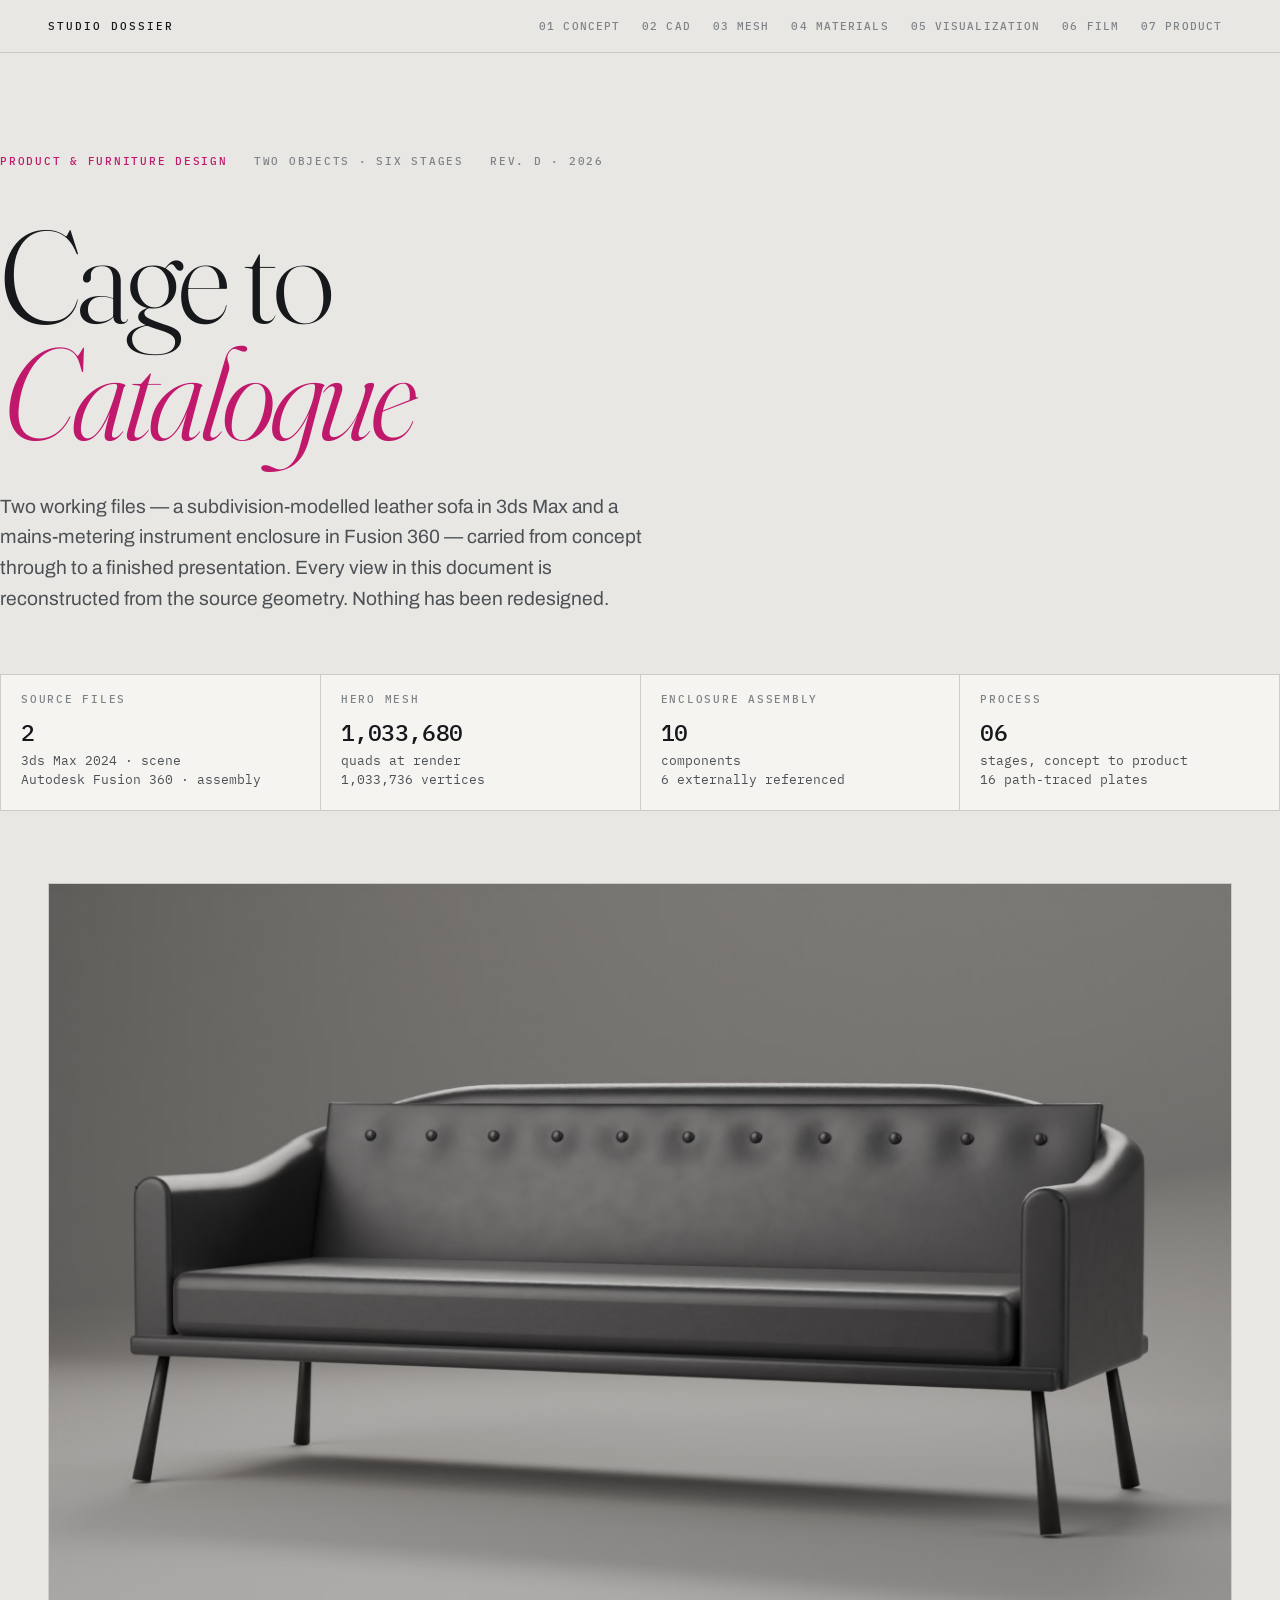
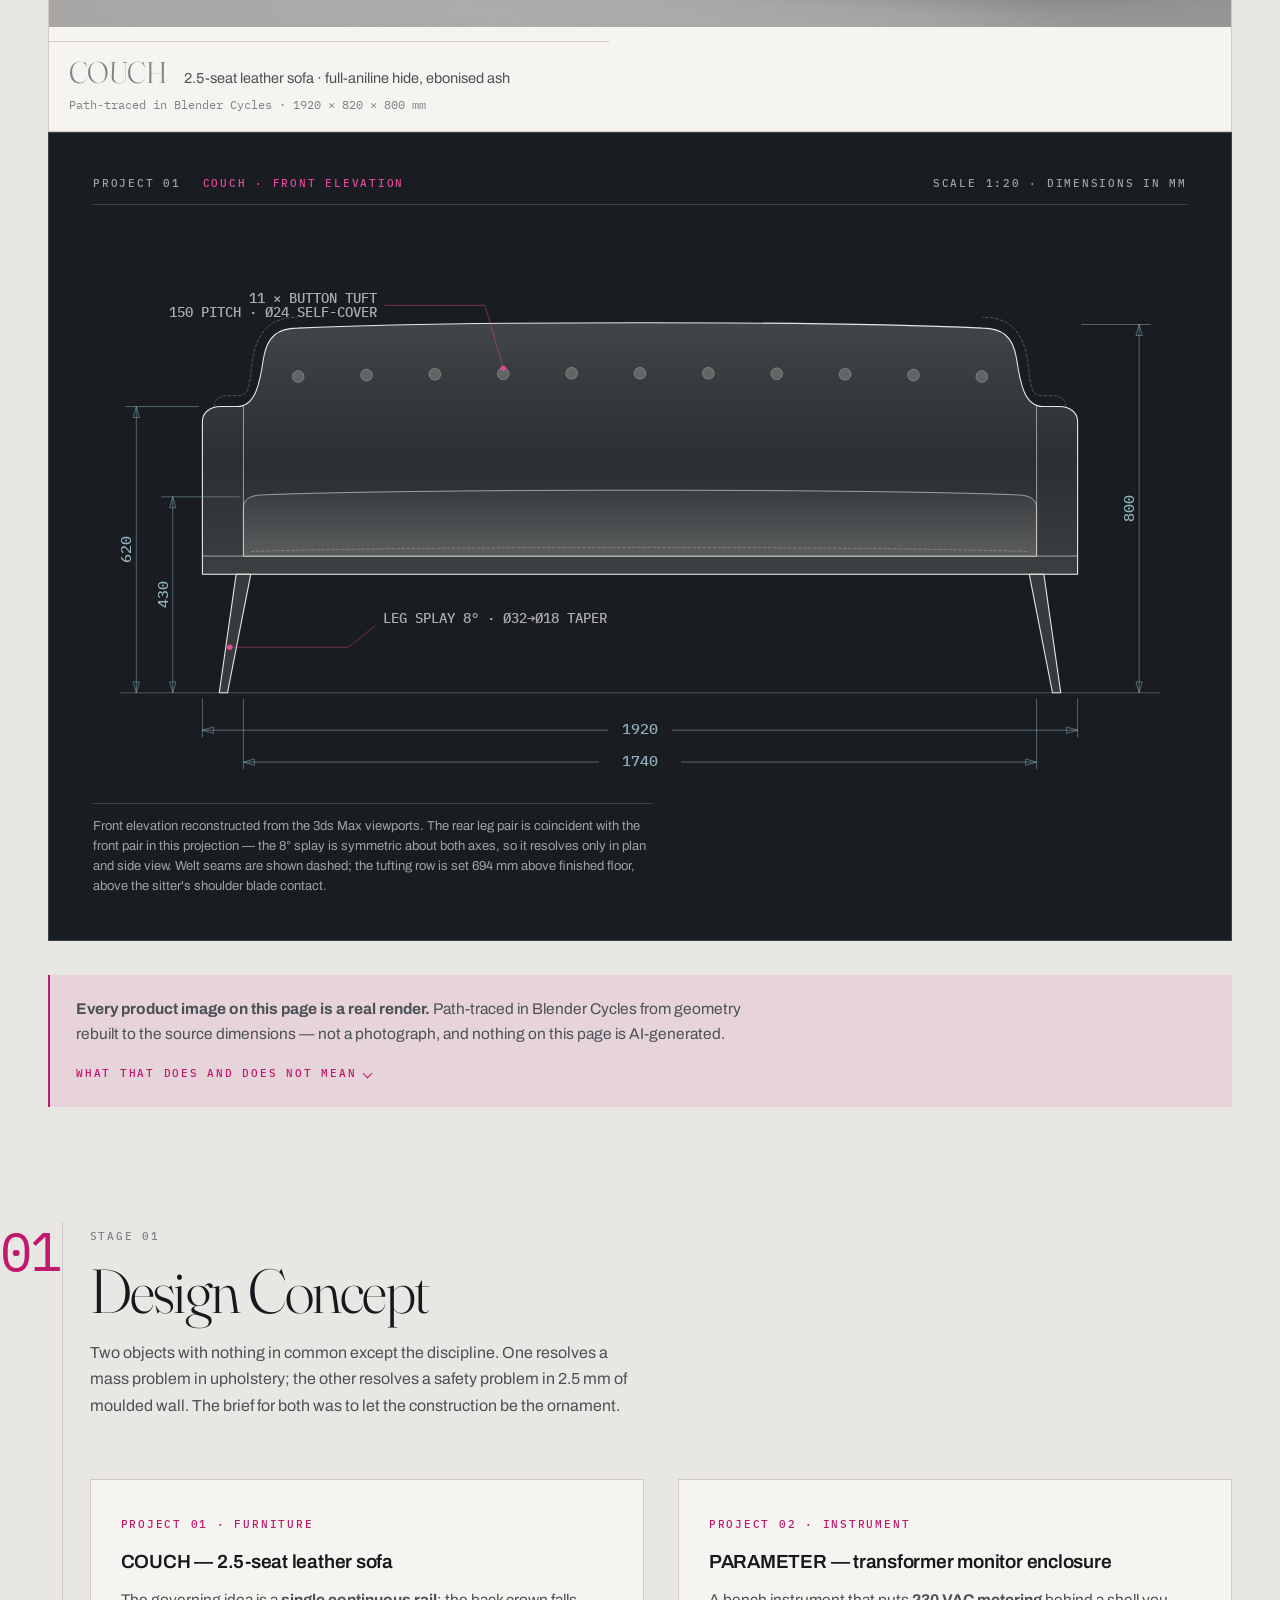
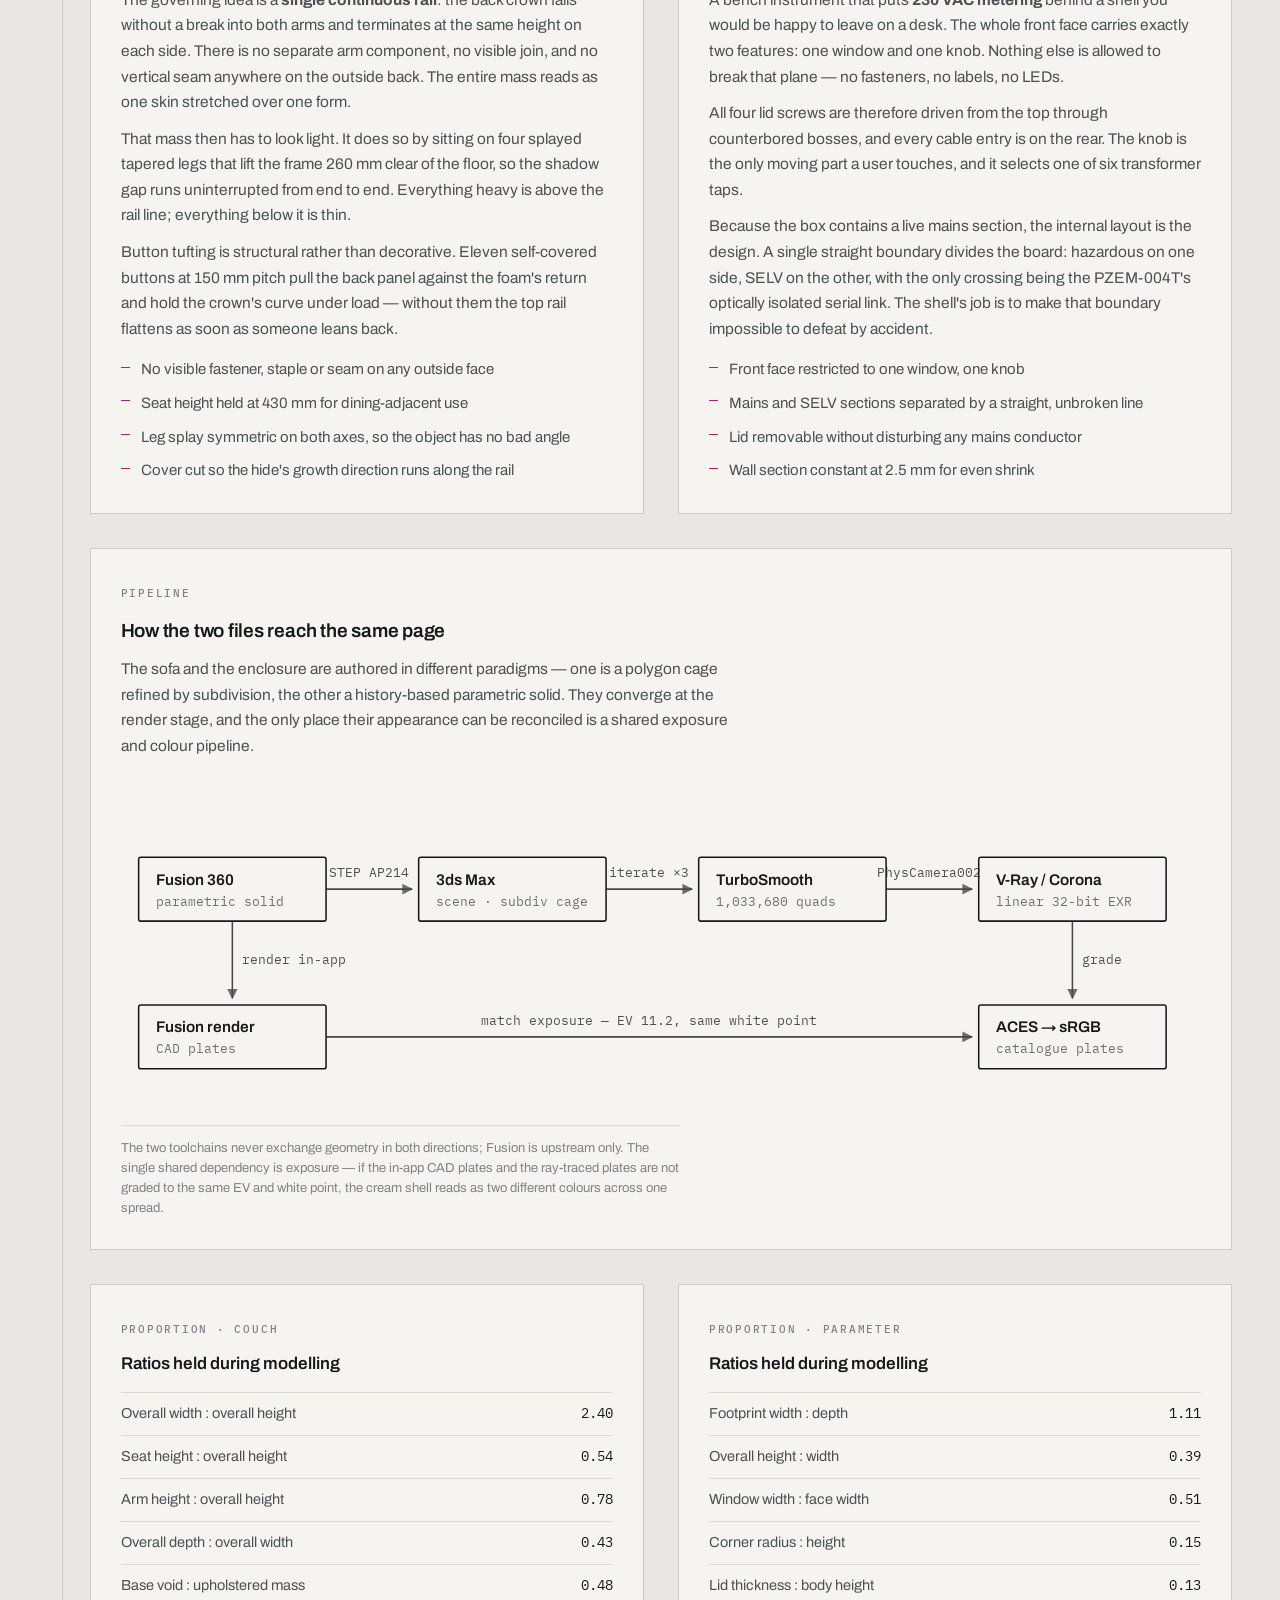
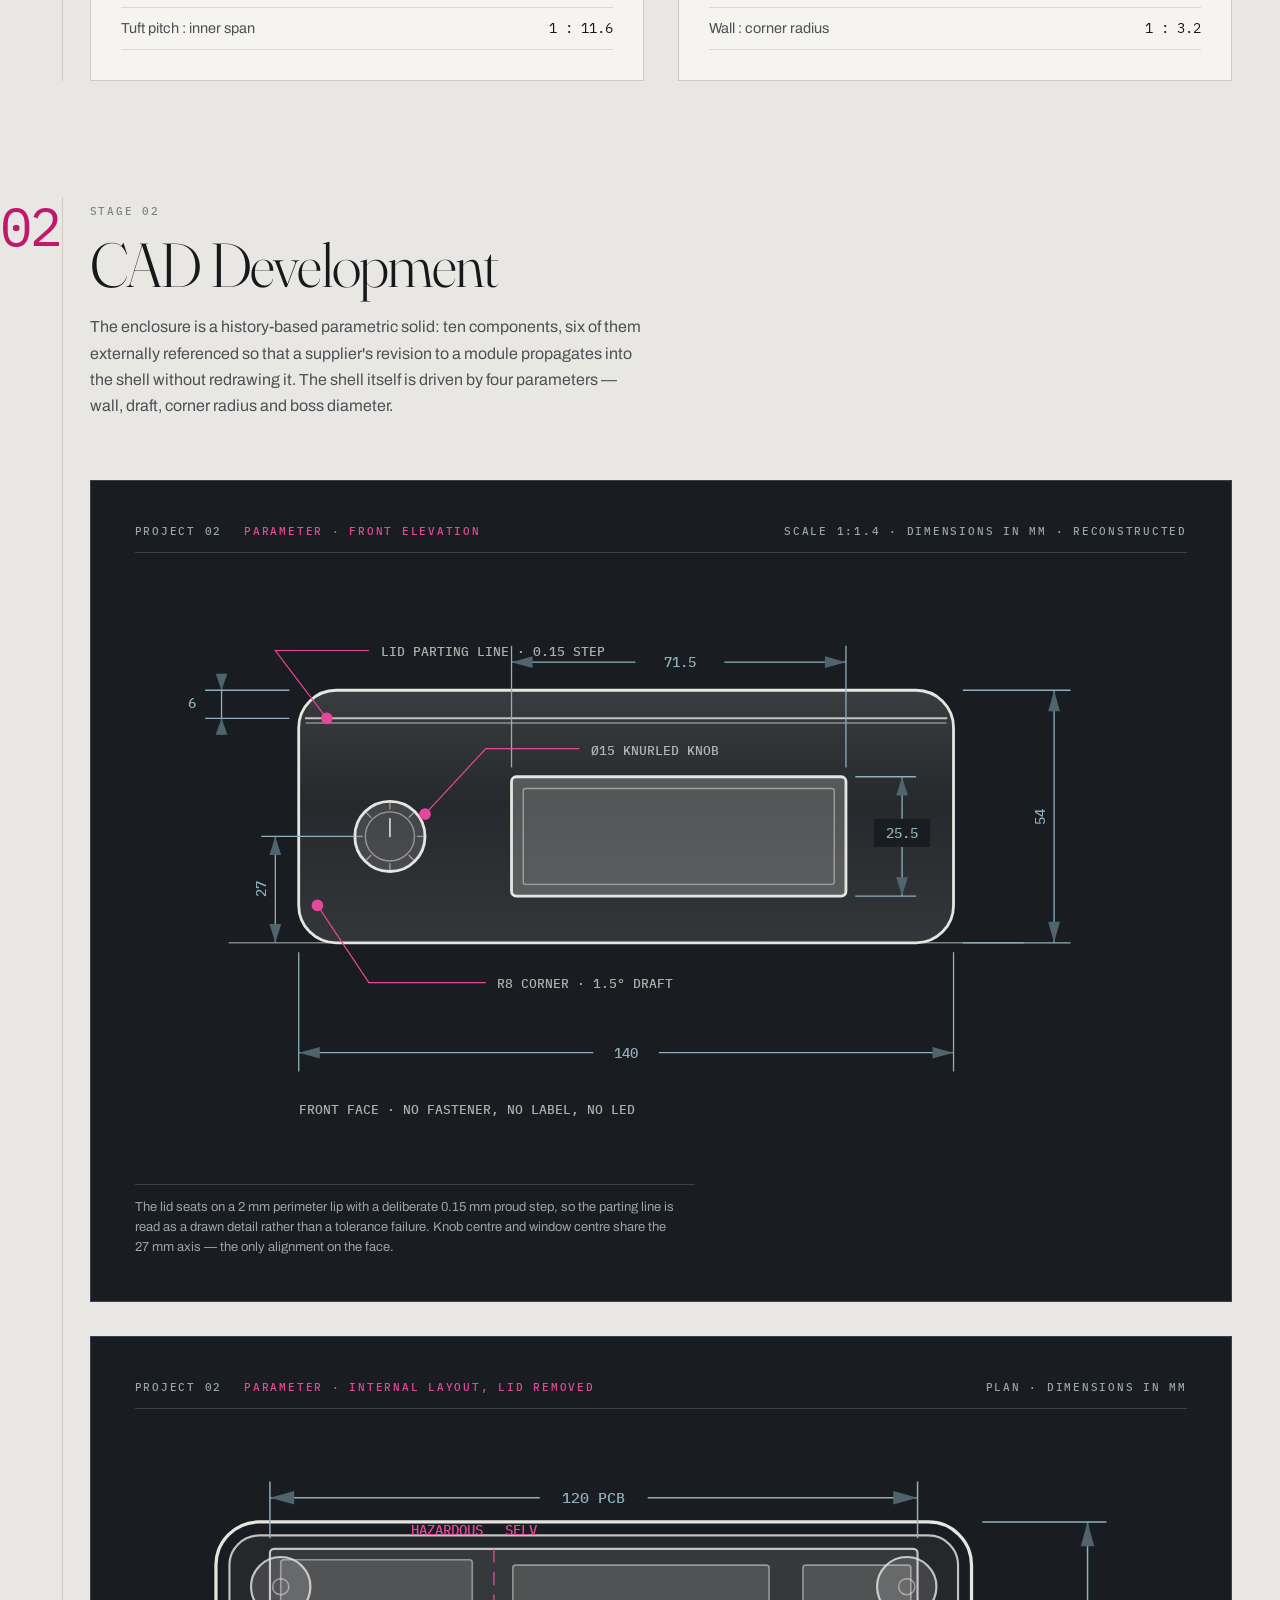
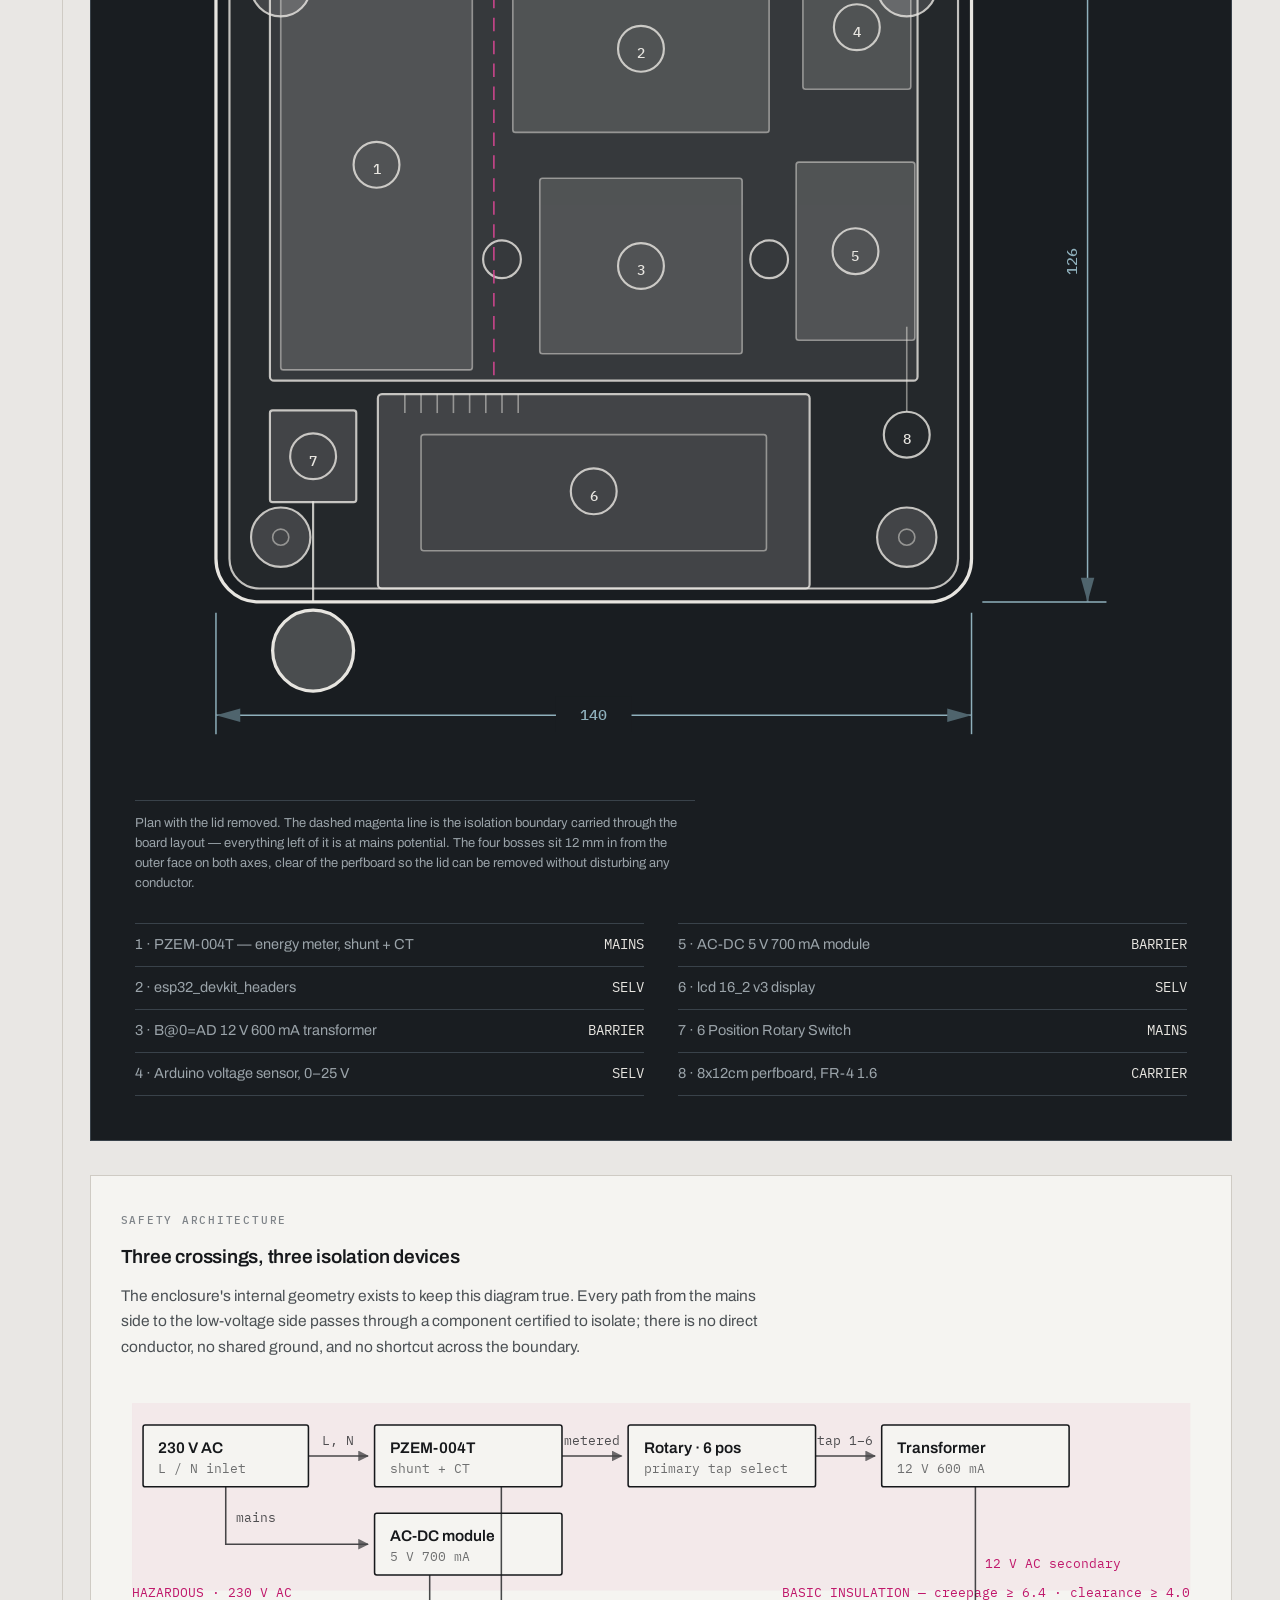
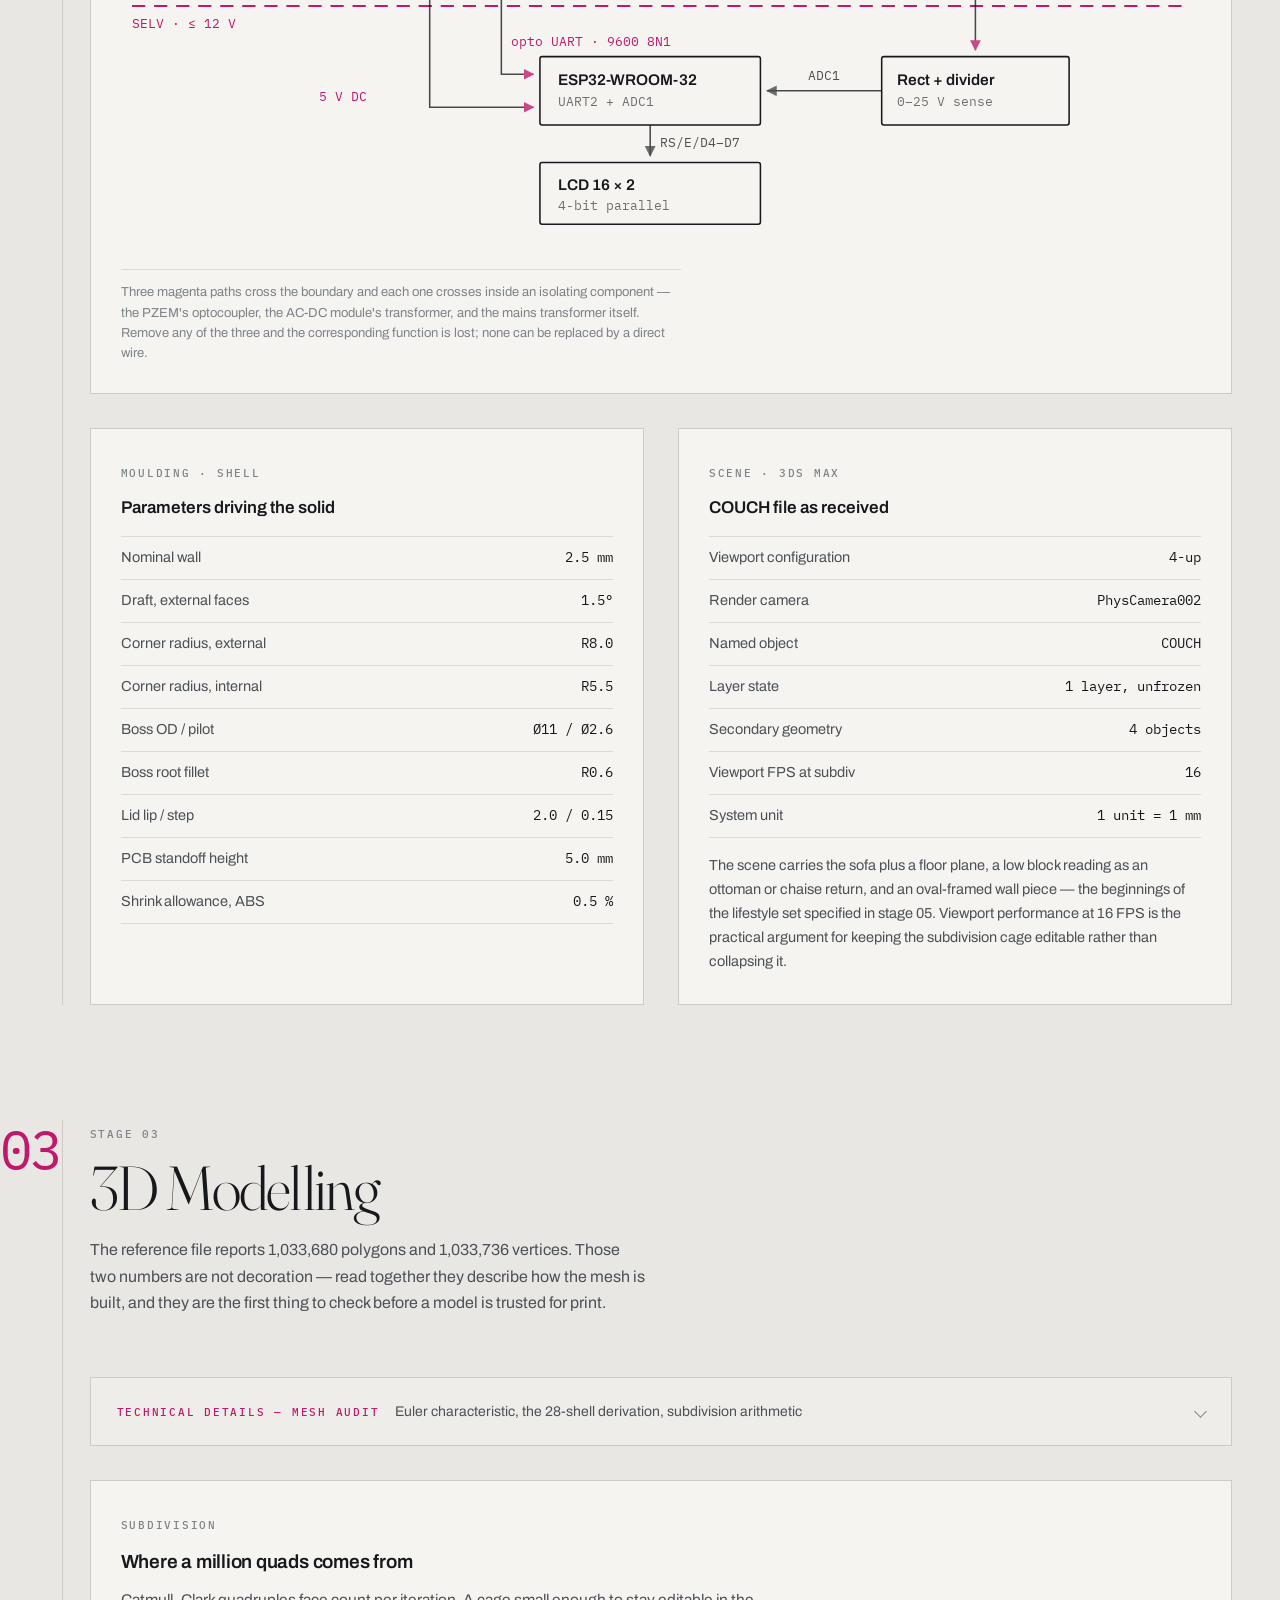
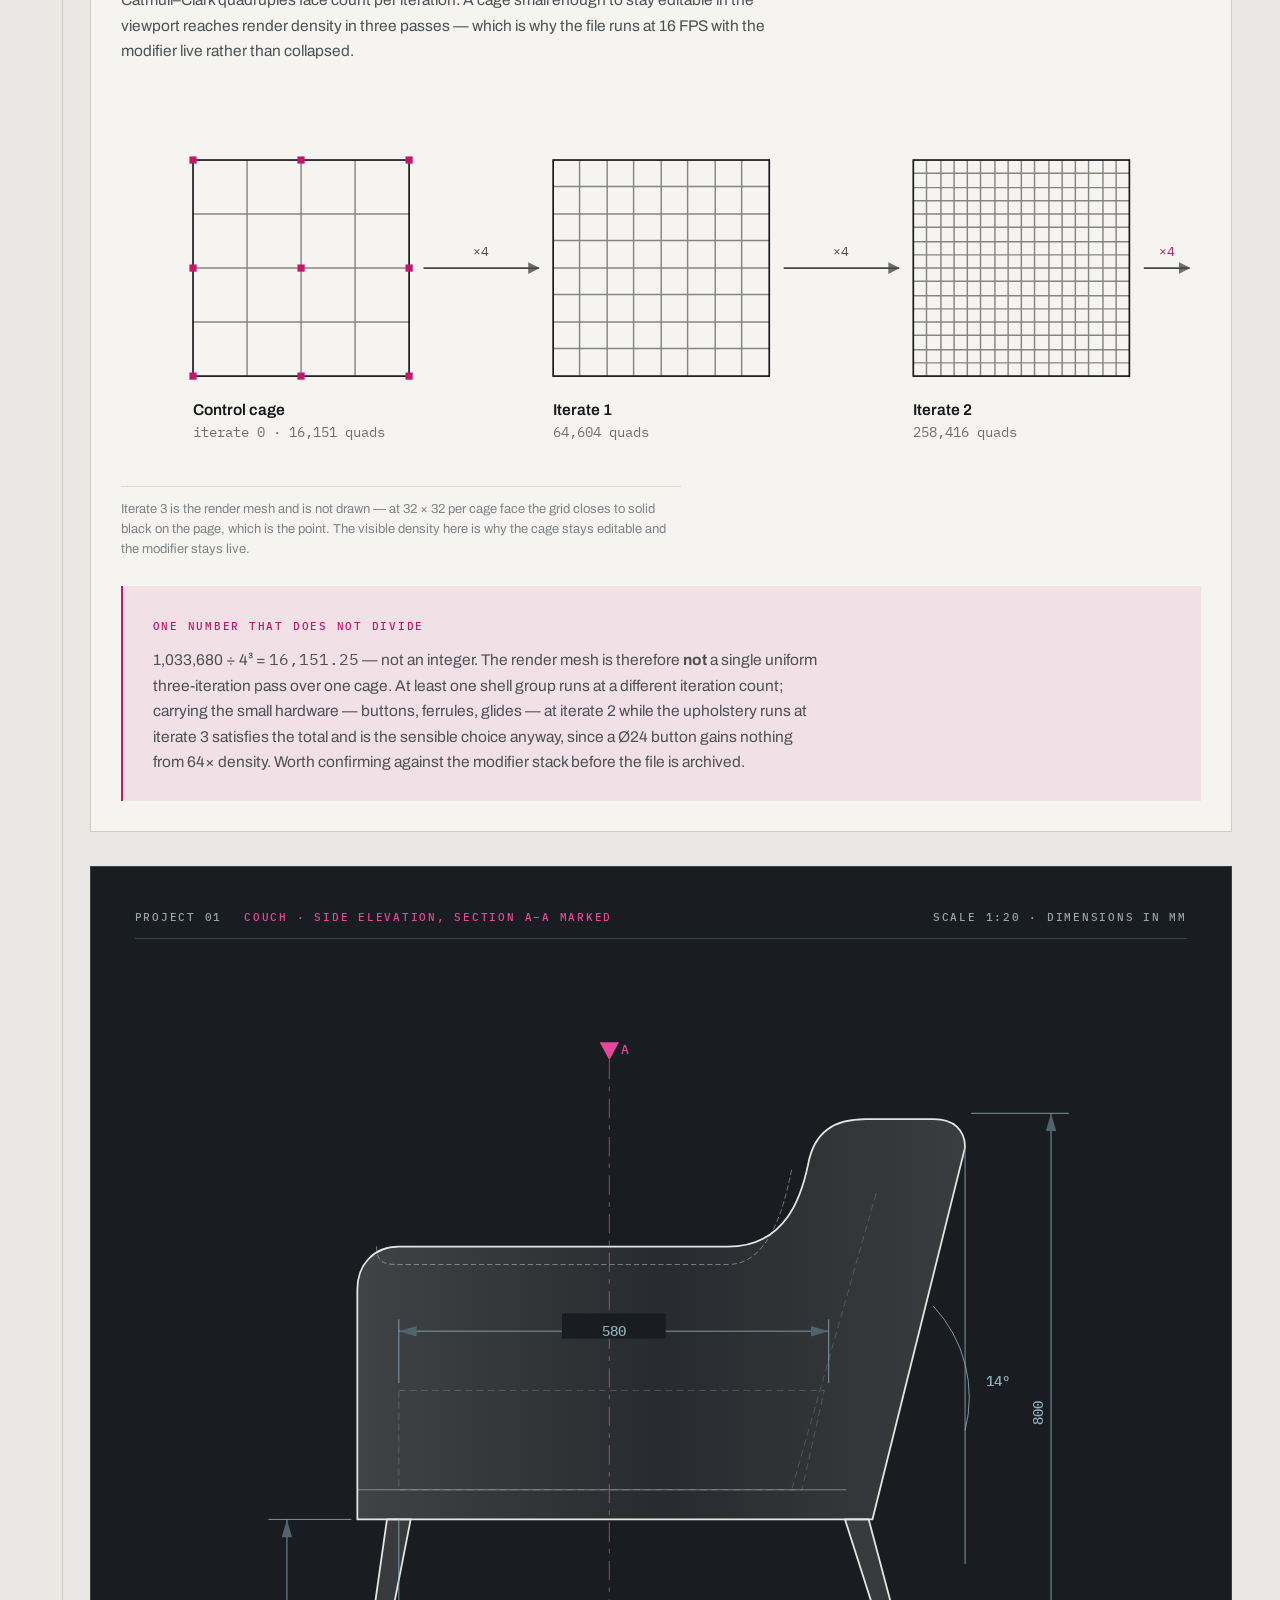
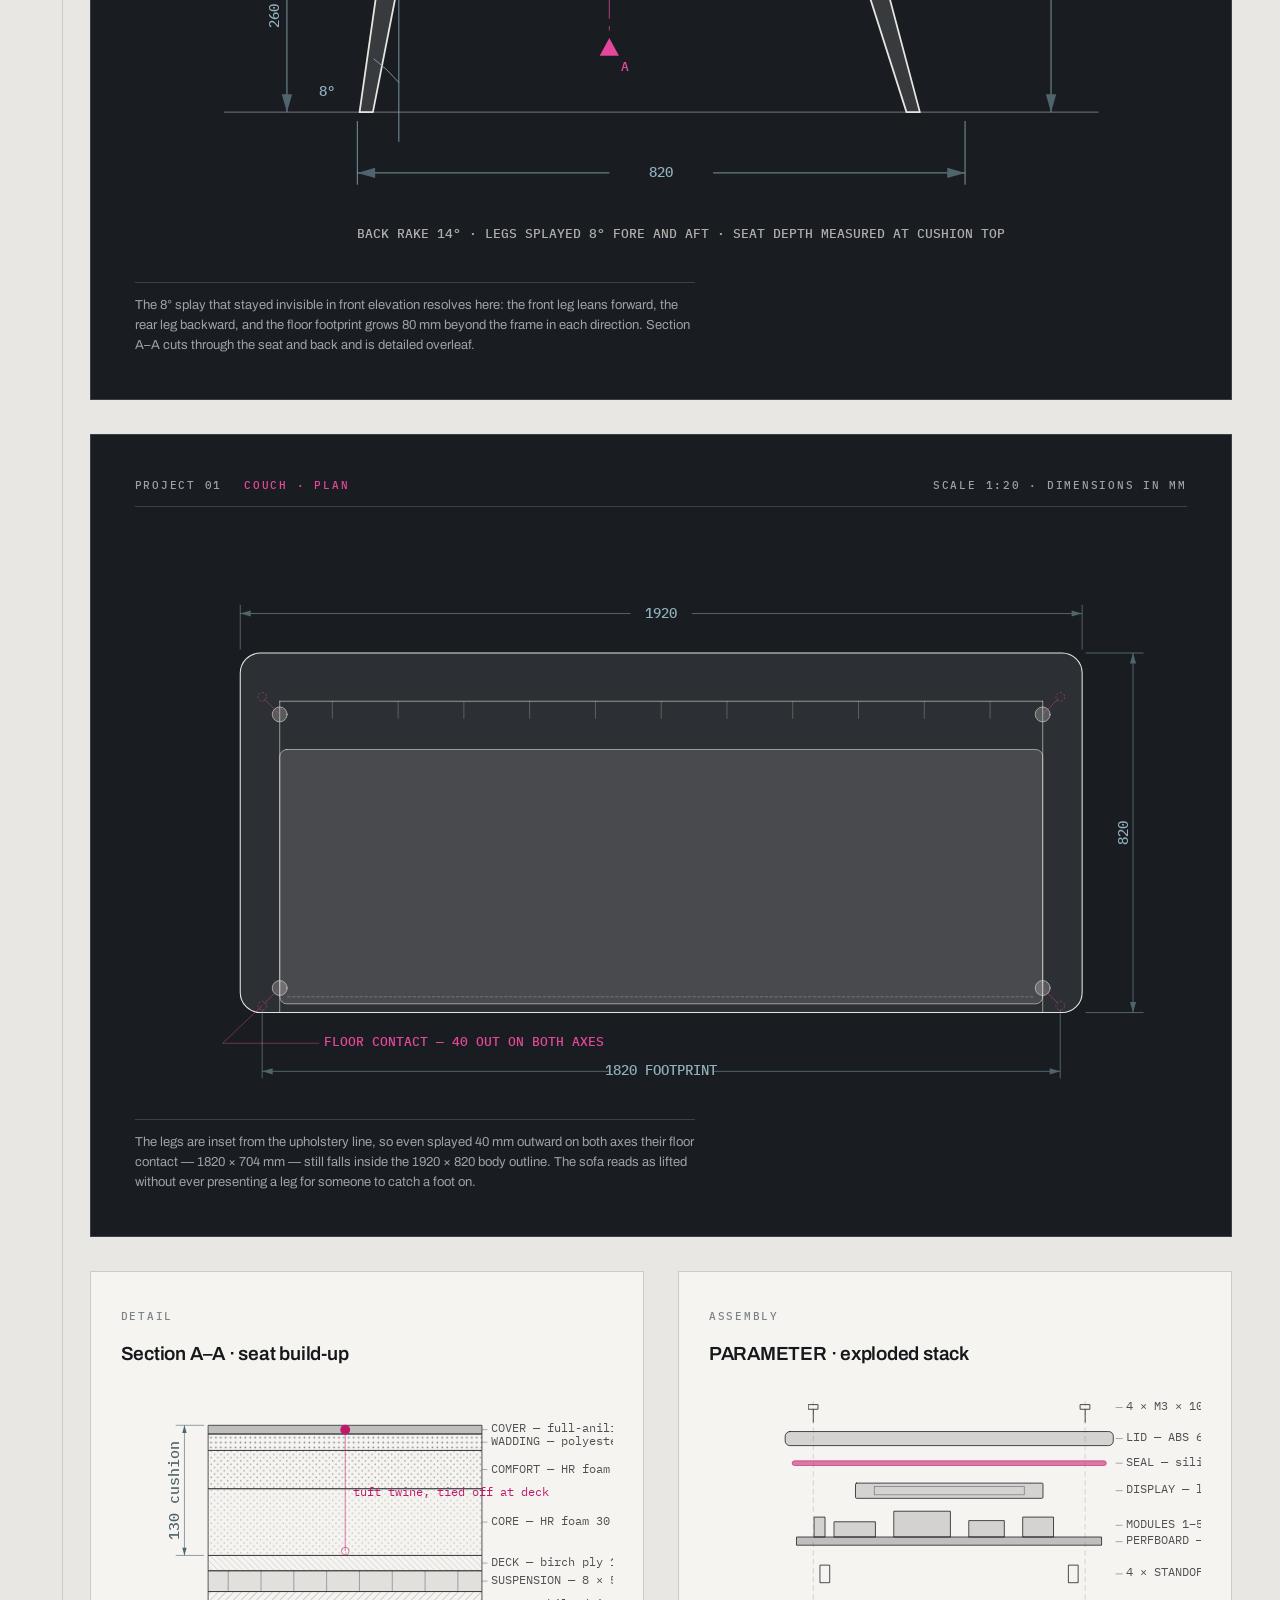
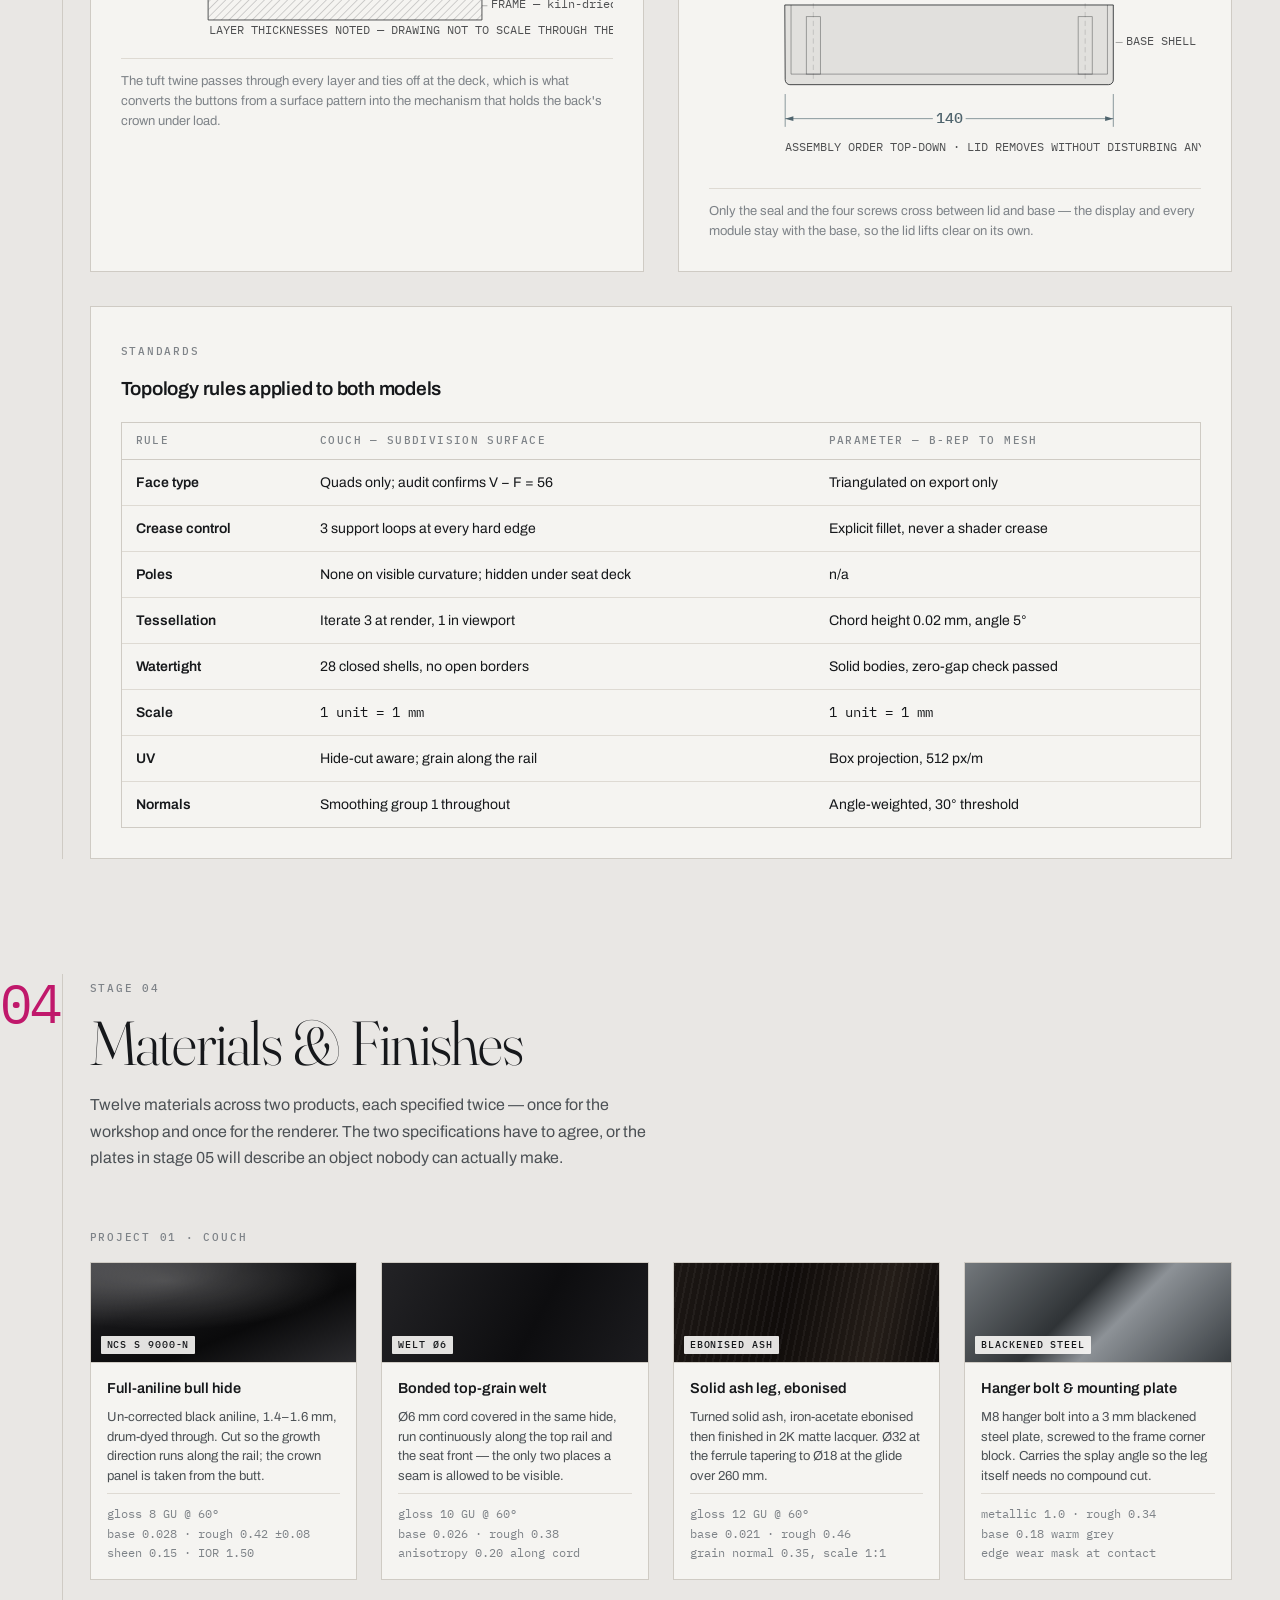
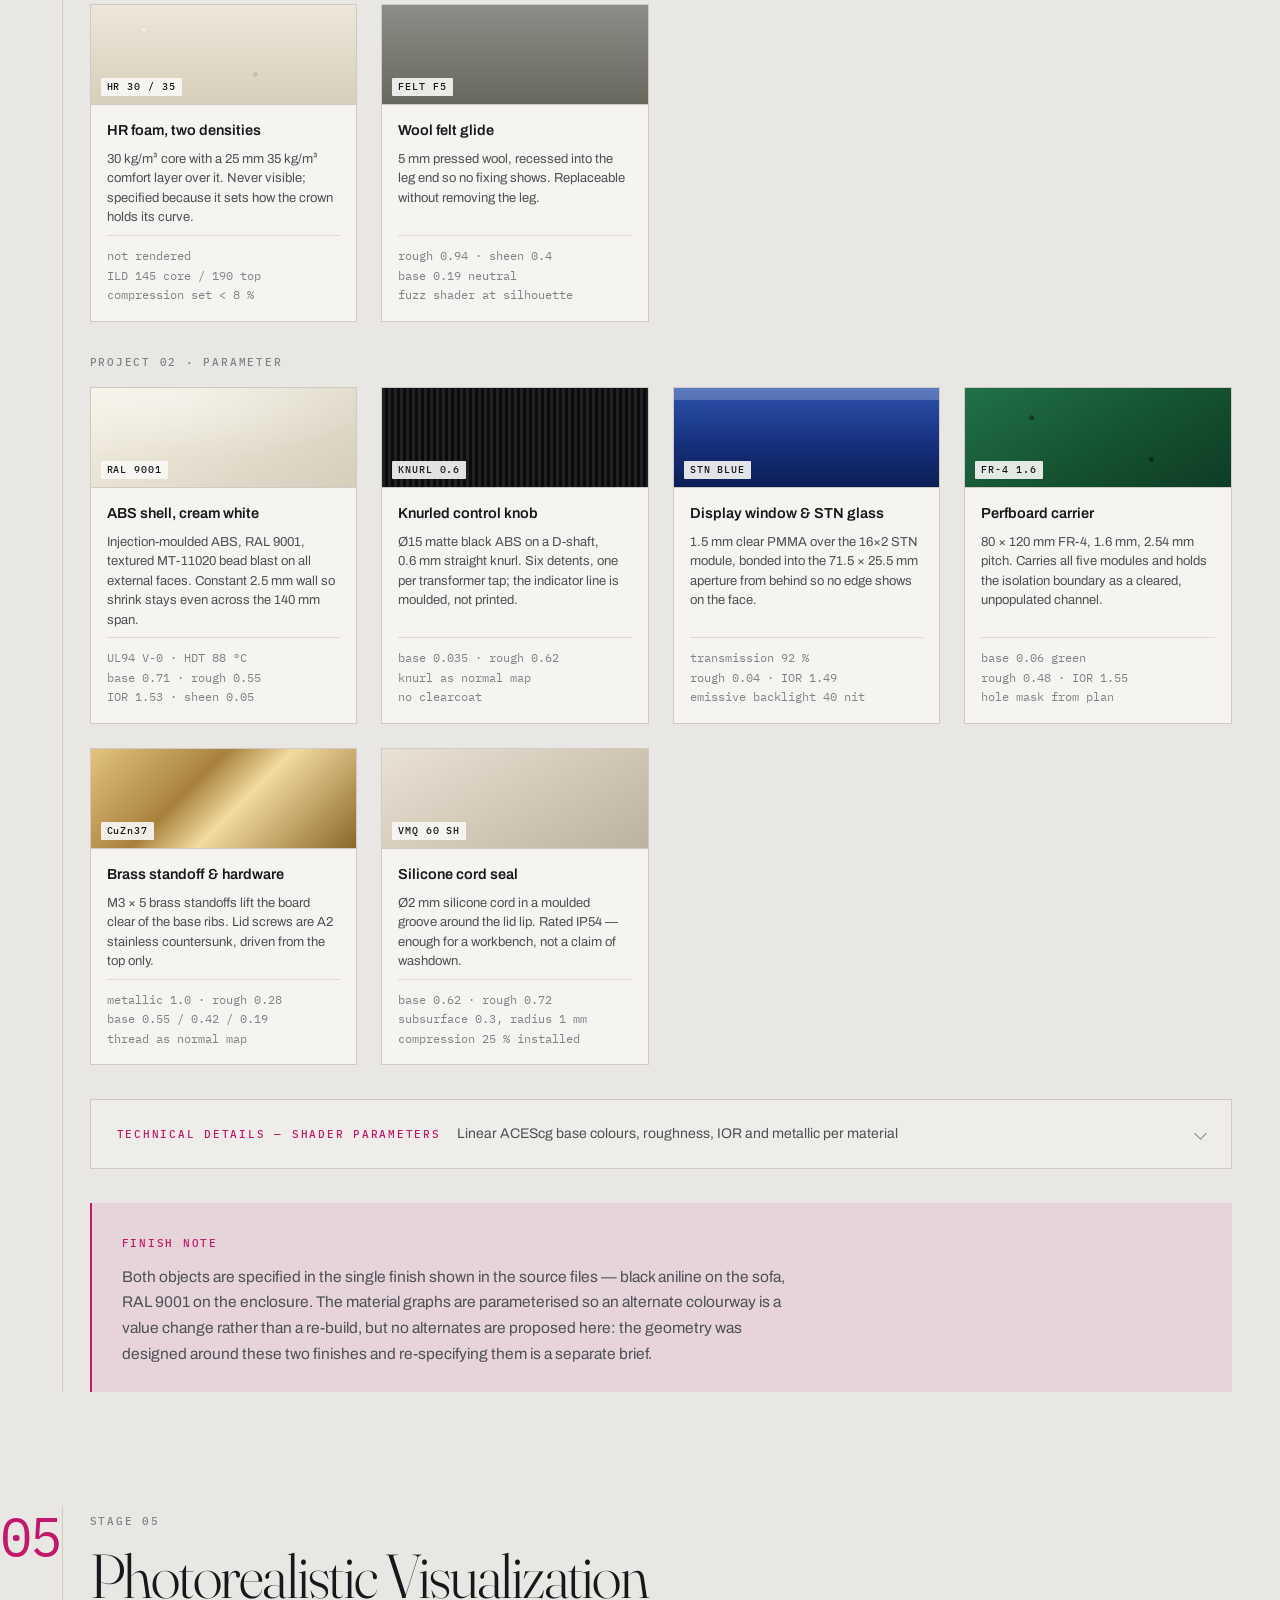
==== commit 731158a8: "Add both product films and the two re-rendered plates Stage 06 now embeds the actual MP4s: poster fr" ====
--- a/index.html
+++ b/index.html
@@ -470,6 +470,63 @@
   .fs-d{grid-column:2}
 }
 
+/* ---------------- opener : product before prose ---------------- */
+.opener{margin:0;border:1px solid var(--rule);background:var(--paper)}
+.opener-img{display:block;width:100%;height:auto}
+.opener-cap{display:flex;flex-wrap:wrap;align-items:baseline;gap:6px 18px;
+  padding:16px 20px 18px;border-top:1px solid var(--rule)}
+.opener-name{font-family:Fraunces,Georgia,serif;font-variation-settings:"opsz" 120;
+  font-weight:300;font-size:clamp(22px,2.6vw,30px);letter-spacing:-.02em;line-height:1}
+.opener-sub{font-size:14.5px;color:var(--ink-2)}
+.opener-tech{flex:1 1 100%;font:400 11.5px/1.5 "IBM Plex Mono",monospace;color:var(--ink-3)}
+
+/* ---------------- credibility strip ---------------- */
+.cred{border-left:2px solid var(--accent);background:var(--accent-wash);
+  padding:clamp(16px,2.2vw,22px) clamp(18px,2.4vw,26px)}
+.cred-line{font-size:15.5px;line-height:1.6;color:var(--ink-2);max-width:78ch}
+.cred-more{margin-top:12px}
+.cred-more > summary{cursor:pointer;list-style:none;display:inline-flex;align-items:center;gap:8px}
+.cred-more > summary::-webkit-details-marker{display:none}
+.cred-more > summary::after{content:"";width:7px;height:7px;flex:none;
+  border-right:1.5px solid var(--accent);border-bottom:1.5px solid var(--accent);
+  transform:rotate(45deg);transition:transform .2s ease}
+.cred-more[open] > summary::after{transform:rotate(-135deg)}
+.cred-body{padding-top:12px;display:flex;flex-direction:column;gap:10px}
+.cred-body p{font-size:14.5px;line-height:1.6;color:var(--ink-2);max-width:76ch}
+
+/* ---------------- project headers in stage 05 ---------------- */
+.proj-head{padding-bottom:4px}
+.proj-name{font-family:Fraunces,Georgia,serif;font-variation-settings:"opsz" 120;
+  font-weight:300;font-size:clamp(26px,3.4vw,40px);letter-spacing:-.025em;
+  line-height:1;margin:10px 0 8px}
+.proj-line{font-size:15px;color:var(--ink-2);max-width:66ch}
+.proj-second .proj-name{font-size:clamp(20px,2.4vw,27px);color:var(--ink-2)}
+
+/* ---------------- stage 07 product blocks ---------------- */
+.prod{margin:0;border:1px solid var(--rule);background:var(--paper);
+  display:grid;grid-template-columns:minmax(0,1.35fr) minmax(0,1fr)}
+.prod-hero{background:var(--paper-2);border-right:1px solid var(--rule)}
+.prod-img{display:block;width:100%;height:100%;object-fit:cover}
+.prod-body{padding:clamp(20px,2.6vw,32px);display:flex;flex-direction:column}
+.prod-name{font-family:Fraunces,Georgia,serif;font-variation-settings:"opsz" 120;
+  font-weight:300;font-size:clamp(28px,3.6vw,44px);letter-spacing:-.028em;
+  line-height:1;margin:10px 0 4px}
+.prod-sub{font-size:15px;color:var(--ink-2);margin-bottom:14px}
+.prod-statement{font-size:15px;line-height:1.62;color:var(--ink-2);max-width:60ch;
+  padding-bottom:18px;border-bottom:1px solid var(--rule-2)}
+.pspec{display:grid;grid-template-columns:repeat(auto-fit,minmax(180px,1fr));
+  gap:clamp(14px,2vw,24px);margin-top:18px}
+.pspec-col h4{font:500 10.5px/1 "IBM Plex Mono",monospace;letter-spacing:.14em;
+  text-transform:uppercase;color:var(--ink-3);margin:0 0 8px}
+.pspec-col .speclist li{padding:7px 0;font-size:13.5px}
+.pspec-col .speclist .v{font-size:12.5px}
+.prod-second .prod-name{font-size:clamp(23px,2.9vw,34px)}
+@media (max-width:900px){
+  .prod{grid-template-columns:1fr}
+  .prod-hero{border-right:0;border-bottom:1px solid var(--rule)}
+  .prod-img{height:auto}
+}
+
 </style>
 </head>
 <body>
@@ -517,6 +574,17 @@
     </div>
   </dl>
 </header>
+
+<div class="wrap">
+  <figure class="opener rv">
+    <img class="opener-img" src="img/couch_studio-700.jpg" srcset="img/couch_studio-1240.jpg 1240w, img/couch_studio-700.jpg 700w" sizes="(max-width:1200px) 100vw, 1200px" alt="The sofa isolated on a neutral studio sweep with a soft contact shadow." width="1240" height="780" loading="eager" fetchpriority="high" decoding="async">
+    <figcaption class="opener-cap">
+      <span class="opener-name">COUCH</span>
+      <span class="opener-sub">2.5-seat leather sofa &middot; full-aniline hide, ebonised ash</span>
+      <span class="opener-tech">Path-traced in Blender Cycles &middot; 1920 &times; 820 &times; 800 mm</span>
+    </figcaption>
+  </figure>
+</div>
 
 <div class="wrap">
   <div class="vp rv">
@@ -649,13 +717,35 @@
 </div>
 
 <div class="wrap" style="margin-top:clamp(20px,3vw,34px)">
-  <div class="note rv">
-    <span class="lbl lbl-a">Scope of this document</span>
-    <h3>What every image here actually is.</h3>
-    <p><strong>The plates in stage 05 and 06 are real renders.</strong> They were path-traced in Blender Cycles — physically based materials, global illumination, real depth of field, real contact shadows. They are not photographs, and no part of this page is an AI-generated image.</p>
-    <p><strong>The geometry behind them is a reconstruction.</strong> It was rebuilt from the 3ds&nbsp;Max and Fusion&nbsp;360 references to the dimensions recorded in this dossier — it is not the original 1.03&nbsp;M-quad asset or the original parametric solid. Silhouette, proportion, component placement and every feature are carried across from the source; nothing was added to make a render more attractive. The clay comparisons in stage 05 show the same model with its materials stripped, at the same camera.</p>
-    <p><strong>The engine is not the one in the brief.</strong> Stage 05's specification was written for V-Ray or Corona against <span class="mono">PhysCamera002</span>. The plates on this page were rendered in Cycles, so read those settings as the intent and the result as the Cycles equivalent.</p>
-    <p>Everything outside stages 05 and 06 remains hand-authored vector drawing — which is why it carries tolerances, section cuts and callouts a render cannot. Dimensions are marked <strong>reconstructed</strong> throughout: proportionally derived and internally consistent, not measured off the original model. Substitute the real parameter values before releasing anything for manufacture.</p>
+  <div class="cred rv">
+    <p class="cred-line">
+      <strong>Every product image on this page is a real render.</strong> Path-traced in
+      Blender&nbsp;Cycles from geometry rebuilt to the source dimensions &mdash; not a
+      photograph, and nothing on this page is AI-generated.
+    </p>
+    <details class="cred-more">
+      <summary><span class="lbl lbl-a">What that does and does not mean</span></summary>
+      <div class="cred-body">
+        <p><strong>The geometry is a reconstruction.</strong> Rebuilt from the 3ds&nbsp;Max
+          and Fusion&nbsp;360 references to the dimensions recorded here &mdash; not the
+          original 1.03&nbsp;M-quad asset or the original parametric solid. Silhouette,
+          proportion, component placement and every feature carry across; nothing was added
+          to make a render look better. The enclosure has no rear features because the
+          source model has none. The clay comparisons in stage&nbsp;05 show the same model
+          with its materials stripped, at the same camera.</p>
+        <p><strong>The engine is not the one in the original brief.</strong> Stage&nbsp;05's
+          specification was written for V-Ray or Corona against
+          <span class="mono">PhysCamera002</span>. These plates were rendered in Cycles, so
+          read those settings as intent and the result as the Cycles equivalent. No image
+          here is presented as a V-Ray or Corona render.</p>
+        <p><strong>Dimensions are reconstructed, not measured</strong> &mdash;
+          proportionally derived and internally consistent, but not read off the original
+          parametric model. Masses are volume-and-density estimates. Substitute real
+          parameter values before releasing anything for manufacture. Everything outside
+          stages 05 and 06 remains hand-authored vector drawing, which is why it carries
+          tolerances and section cuts a render cannot.</p>
+      </div>
+    </details>
   </div>
 </div>
 <section class="sec" id="s01">
@@ -1178,7 +1268,7 @@
     </div>
 
     <div class="stack">
-      <div class="vp rv">
+      <details class="tech rv"><summary><span class="lbl lbl-a">Technical details — mesh audit</span><span class="tech-sum">Euler characteristic, the 28-shell derivation, subdivision arithmetic</span></summary><div class="tech-body"><div class="vp rv">
         <div class="vp-bar">
           <span class="lbl">Mesh audit</span>
           <span class="lbl lbl-a">COUCH · reading the counters</span>
@@ -1218,7 +1308,7 @@
             <p style="color:var(--vp-ink-2);font-size:14px;margin-top:14px">One allocation that satisfies the count. Other splits are possible — the arithmetic fixes the total at 28, not which parts they are.</p>
           </div>
         </div>
-      </div>
+      </div></div></details>
 
       <div class="card rv">
         <span class="lbl">Subdivision</span>
@@ -1792,7 +1882,7 @@
         </div>
       </div>
 
-      <div class="card rv">
+      <details class="tech rv"><summary><span class="lbl lbl-a">Technical details — shader parameters</span><span class="tech-sum">Linear ACEScg base colours, roughness, IOR and metallic per material</span></summary><div class="tech-body"><div class="card rv">
         <span class="lbl">Renderer</span>
         <h3>Values to enter, not to eyeball</h3>
         <p style="margin-bottom:20px;max-width:72ch">Base colours are given as linear values in ACEScg, not as sRGB swatches — entering an sRGB hex into a linear slot is the single most common reason a black leather renders as flat charcoal.</p>
@@ -1811,7 +1901,7 @@
             </tbody>
           </table>
         </div>
-      </div>
+      </div></div></details>
 
       <div class="note rv">
         <span class="lbl lbl-a">Finish note</span>
@@ -1826,13 +1916,16 @@
     <div class="sec-head rv">
       <span class="lbl">Stage 05</span>
       <h2>Photorealistic Visualization</h2>
-      <p>Fourteen plates, path-traced in Blender Cycles from geometry rebuilt to the
-        dimensions recorded in this dossier. Physically based materials, global illumination,
-        real depth of field and real contact shadows &mdash; no photograph and no
-        AI-generated image anywhere on this page.</p>
+      <p>Path-traced in Blender Cycles from geometry rebuilt to the dimensions recorded in
+        this dossier. Physically based materials, global illumination, real depth of field
+        and real contact shadows.</p>
     </div>
     <div class="stack">
-      <span class="lbl" style="display:block">Project 01 &middot; COUCH</span>
+      <div class="proj-head rv">
+        <span class="lbl lbl-a">Project 01 &middot; Furniture</span>
+        <h3 class="proj-name">COUCH</h3>
+        <p class="proj-line">Hero, supporting views, material detail, then the room.</p>
+      </div>
       <figure class="shot shot-lead">
   <img class="shot-img" src="img/couch_hero-700.jpg" srcset="img/couch_hero-1240.jpg 1240w, img/couch_hero-700.jpg 700w" sizes="(max-width: 900px) 100vw, 1200px" alt="The black leather sofa seen at three-quarters in a contemporary room with an oak floor and north-facing window." width="1240" height="780" loading="eager" fetchpriority="high" decoding="async">
   <figcaption class="shot-cap">
@@ -1901,7 +1994,12 @@
   </div>
   <p class="ba-foot mono">Source geometry &rarr; Final visualization</p>
 </div>
-      <span class="lbl" style="display:block">Project 02 &middot; PARAMETER</span>
+      <div class="proj-head proj-second rv">
+        <span class="lbl">Project 02 &middot; Instrument &middot; secondary</span>
+        <h3 class="proj-name">PARAMETER</h3>
+        <p class="proj-line">A mains-metering enclosure, carried through the same pipeline
+          to show the method holds at 1/14 the scale.</p>
+      </div>
       <figure class="shot shot-lead">
   <img class="shot-img" src="img/param_hero-700.jpg" srcset="img/param_hero-1240.jpg 1240w, img/param_hero-700.jpg 700w" sizes="(max-width: 900px) 100vw, 1200px" alt="Three-quarter view of the cream ABS instrument enclosure with its display lit." width="1240" height="780" loading="eager" fetchpriority="high" decoding="async">
   <figcaption class="shot-cap">
@@ -1971,13 +2069,15 @@
   <p class="ba-foot mono">Source geometry &rarr; Final visualization</p>
 </div>
       <details class="tech rv">
-        <summary><span class="lbl lbl-a">Camera, lighting and render data</span>
-          <span class="tech-sum">Rig plan, eleven camera sheets, output settings</span></summary>
+        <summary><span class="lbl lbl-a">Visualization setup</span>
+          <span class="tech-sum">Lighting plan, camera sheets, sampling, colour pipeline,
+            AOV list</span></summary>
         <div class="tech-body">
           <p class="tech-lead">The specification the plates above were shot to. It was
             originally written for V-Ray or Corona against <span class="mono">PhysCamera002</span>;
-            the plates on this page were rendered in Cycles, so treat the engine settings as
-            the intent and the Cycles equivalents as what actually ran.</p>
+            these plates were rendered in Blender Cycles, so read the engine settings as the
+            intent and the Cycles equivalents as what actually ran. Nothing here is presented
+            as a V-Ray or Corona render.</p>
           
       <div class="vp rv">
         <div class="vp-bar">
@@ -2283,10 +2383,10 @@
     <span class="bind-n">06</span>
     <div class="sec-head rv">
       <span class="lbl">Stage 06</span><h2>Product Film</h2>
-      <p>Two cinematic product films. They are not published until the MP4 files actually exist.</p>
+      <p>Two films, path-traced frame by frame in Blender Cycles at 854 × 480, 24 fps — 768 frames in total. Nothing is interpolated from stills and nothing is AI-generated. The product itself never moves: across every frame the geometry, proportions and materials are the ones used for the stills, and only the camera and the opening light ramp are animated.</p>
     </div>
     <div class="stack">
-      <div class="motion-wrap rv"><div class="motion rv"><div class="motion-head"><span class="lbl lbl-a">Not yet rendered</span><h3>The films are still rendering</h3></div><div class="motion-frame"><p class="motion-note">No MP4 exists yet, so nothing is embedded here. This panel is a placeholder, not a still presented as footage.</p></div></div></div>
+      <div class="motion-wrap rv"><div class="filmgrid"><figure class="film"><div class="film-stage"><video class="film-v" controls playsinline preload="none" poster="img/couch_film_poster-700.jpg"><source src="media/couch_film.mp4" type="video/mp4">This browser cannot play the file; it is also in the repository under <code>media/</code>.</video></div><figcaption class="film-cap"><span class="shot-id">Product film — COUCH</span><span class="shot-tech">19 s · 456 frames · six shots</span><ol class="film-shots"><li class="fs-row"><span class="fs-t mono">0:00</span><span class="fs-n">01 Reveal</span><span class="fs-d">Rig rises out of near-black on a slow push</span></li><li class="fs-row"><span class="fs-t mono">0:03</span><span class="fs-n">02 Hero three-quarter</span><span class="fs-d">Catalogue composition, slow drift in</span></li><li class="fs-row"><span class="fs-t mono">0:05</span><span class="fs-n">03 360° orbit</span><span class="fs-d">One continuous revolution, constant speed</span></li><li class="fs-row"><span class="fs-t mono">0:11</span><span class="fs-n">04 Material detail</span><span class="fs-d">Tufting, welt cord and hide grain</span></li><li class="fs-row"><span class="fs-t mono">0:14</span><span class="fs-n">05 Construction detail</span><span class="fs-d">Upholstery meeting frame and leg</span></li><li class="fs-row"><span class="fs-t mono">0:16</span><span class="fs-n">06 Final hero</span><span class="fs-d">Returns home and holds</span></li></ol></figcaption></figure><figure class="film"><div class="film-stage"><video class="film-v" controls playsinline preload="none" poster="img/param_film_poster-700.jpg"><source src="media/param_film.mp4" type="video/mp4">This browser cannot play the file; it is also in the repository under <code>media/</code>.</video></div><figcaption class="film-cap"><span class="shot-id">Product film — PARAMETER</span><span class="shot-tech">13 s · 312 frames · five shots</span><ol class="film-shots"><li class="fs-row"><span class="fs-t mono">0:00</span><span class="fs-n">01 Reveal</span><span class="fs-d">Out of near-black, display already lit</span></li><li class="fs-row"><span class="fs-t mono">0:02</span><span class="fs-n">02 Hero</span><span class="fs-d">Three-quarter product angle</span></li><li class="fs-row"><span class="fs-t mono">0:04</span><span class="fs-n">03 360° orbit</span><span class="fs-d">Full revolution showing shell and lid line</span></li><li class="fs-row"><span class="fs-t mono">0:09</span><span class="fs-n">04 Technical detail</span><span class="fs-d">Knurled control across to the display window</span></li><li class="fs-row"><span class="fs-t mono">0:11</span><span class="fs-n">05 Final hero</span><span class="fs-d">Returns home and holds</span></li></ol></figcaption></figure></div></div>
     </div>
   </div>
 </section>
@@ -2300,28 +2400,36 @@
         the numbers, the materials and the drawings that got them there.</p>
     </div>
     <div class="stack">
-      <figure class="shot shot-lead">
-  <img class="shot-img" src="img/couch_hero-700.jpg" srcset="img/couch_hero-1240.jpg 1240w, img/couch_hero-700.jpg 700w" sizes="(max-width: 900px) 100vw, 1200px" alt="The black leather sofa seen at three-quarters in a contemporary room with an oak floor and north-facing window." width="1240" height="780" loading="eager" fetchpriority="high" decoding="async">
-  <figcaption class="shot-cap">
-    <span class="shot-id">FINAL 01</span>
-    <span class="shot-desc">COUCH &mdash; 2.5-seat leather sofa</span>
-    <span class="shot-tech">Black full-aniline hide, ebonised ash legs, 1920 &times; 820 &times; 800 mm</span>
-  </figcaption>
-</figure>
-      <figure class="shot shot-lead">
-  <img class="shot-img" src="img/param_hero-700.jpg" srcset="img/param_hero-1240.jpg 1240w, img/param_hero-700.jpg 700w" sizes="(max-width: 900px) 100vw, 1200px" alt="Three-quarter view of the cream ABS instrument enclosure with its display lit." width="1240" height="780" loading="eager" fetchpriority="high" decoding="async">
-  <figcaption class="shot-cap">
-    <span class="shot-id">FINAL 02</span>
-    <span class="shot-desc">PARAMETER &mdash; transformer monitor enclosure</span>
-    <span class="shot-tech">ABS RAL 9001, 140 &times; 126 &times; 54 mm</span>
-  </figcaption>
-</figure>
+      <article class="prod rv">
+  <div class="prod-hero"><img class="prod-img" src="img/couch_hero-700.jpg" srcset="img/couch_hero-1240.jpg 1240w, img/couch_hero-700.jpg 700w" sizes="(max-width:1100px) 100vw, 1100px" alt="The black leather sofa seen at three-quarters in a contemporary room with an oak floor and north-facing window." width="1240" height="780" loading="lazy" decoding="async"></div>
+  <div class="prod-body">
+    <span class="lbl lbl-a">Lead project</span>
+    <h3 class="prod-name">COUCH</h3>
+    <p class="prod-sub">2.5-seat leather sofa</p>
+    <p class="prod-statement">One continuous rail. The back crown falls without a break into both arms and terminates at the same height each side &mdash; no separate arm component, no visible join, no vertical seam anywhere on the outside back. The mass sits on four splayed tapered legs that lift it 260&nbsp;mm clear of the floor, so the shadow gap runs uninterrupted end to end. Everything heavy is above the rail line; everything below it is thin.</p>
+    <div class="pspec"><div class="pspec-col"><h4>Dimensions</h4><ul class="speclist"><li><span class="k">Overall W × D × H</span><span class="v">1920 × 820 × 800</span></li><li><span class="k">Seat height / depth</span><span class="v">430 / 580</span></li><li><span class="k">Arm height</span><span class="v">620</span></li><li><span class="k">Floor footprint</span><span class="v">1820 × 704</span></li><li><span class="k">Back rake / leg splay</span><span class="v">14° / 8°</span></li></ul></div><div class="pspec-col"><h4>Materials</h4><ul class="speclist"><li><span class="k">Cover</span><span class="v">full-aniline hide</span></li><li><span class="k">Hide thickness</span><span class="v">1.4–1.6 mm</span></li><li><span class="k">Legs</span><span class="v">ebonised solid ash</span></li><li><span class="k">Frame</span><span class="v">beech + birch ply</span></li><li><span class="k">Glides</span><span class="v">5 mm wool felt</span></li></ul></div><div class="pspec-col"><h4>Construction</h4><ul class="speclist"><li><span class="k">Tufting</span><span class="v">11 buttons at 150 pitch</span></li><li><span class="k">Suspension</span><span class="v">8 × 50 elastic webbing</span></li><li><span class="k">Seat foam</span><span class="v">HR 30 core + 25 HR 35</span></li><li><span class="k">Welt</span><span class="v">Ø6 cord, rail and seat</span></li><li><span class="k">Leg fixing</span><span class="v">M8 hanger bolt</span></li></ul></div></div>
+  </div>
+</article>
+      <article class="prod prod-second rv">
+  <div class="prod-hero"><img class="prod-img" src="img/param_hero-700.jpg" srcset="img/param_hero-1240.jpg 1240w, img/param_hero-700.jpg 700w" sizes="(max-width:1100px) 100vw, 1100px" alt="Three-quarter view of the cream ABS instrument enclosure with its display lit." width="1240" height="780" loading="lazy" decoding="async"></div>
+  <div class="prod-body">
+    <span class="lbl lbl-a">Secondary project</span>
+    <h3 class="prod-name">PARAMETER</h3>
+    <p class="prod-sub">Transformer monitor enclosure</p>
+    <p class="prod-statement">A bench instrument that puts 230&nbsp;VAC metering behind a shell you would leave on a desk. The whole front face carries two features: one window and one knob. All four lid screws are driven from the top, every cable entry is at the rear, and the internal layout keeps a single straight boundary between the mains section and everything at SELV.</p>
+    <div class="pspec"><div class="pspec-col"><h4>Dimensions</h4><ul class="speclist"><li><span class="k">Overall W × D × H</span><span class="v">140 × 126 × 54</span></li><li><span class="k">Internal cavity</span><span class="v">135 × 121 × 44</span></li><li><span class="k">Wall / lid</span><span class="v">2.5 / 6.0</span></li><li><span class="k">Display aperture</span><span class="v">71.5 × 25.5</span></li><li><span class="k">Corner radius</span><span class="v">R8.0</span></li></ul></div><div class="pspec-col"><h4>Materials</h4><ul class="speclist"><li><span class="k">Shell</span><span class="v">ABS, RAL 9001</span></li><li><span class="k">Texture</span><span class="v">MT-11020 bead blast</span></li><li><span class="k">Knob</span><span class="v">Ø15 knurled ABS</span></li><li><span class="k">Window</span><span class="v">1.5 mm clear PMMA</span></li><li><span class="k">Seal</span><span class="v">Ø2 silicone cord</span></li></ul></div><div class="pspec-col"><h4>Construction</h4><ul class="speclist"><li><span class="k">Carrier</span><span class="v">80 × 120 FR-4</span></li><li><span class="k">Fixings</span><span class="v">4 × M3 × 10 CSK A2</span></li><li><span class="k">Standoffs</span><span class="v">M3 × 5 brass</span></li><li><span class="k">Isolation</span><span class="v">basic, ≥ 6.4 creepage</span></li><li><span class="k">Ingress</span><span class="v">IP54</span></li></ul></div></div>
+  </div>
+</article>
       <div class="prog-wrap rv">
         <span class="lbl lbl-a">Progression</span>
         <h3 class="prog-title">Source geometry to finished plate</h3>
         <ol class="prog rv"><li class="prog-step"><span class="prog-n mono">01</span><div class="prog-svg"><svg viewBox="0 0 240 120" role="img" aria-label="Front elevation line drawing"><path fill="none" stroke="currentColor" stroke-width="3" stroke-linejoin="round" d="M24 92 L24 44 C24 40 27 37 31 37 L36 37 C42 37 43 30 44 25 C45 19 48 16 53 16 L187 16 C192 16 195 19 196 25 C197 30 198 37 204 37 L209 37 C213 37 216 40 216 44 L216 92 Z"/><path fill="none" stroke="currentColor" stroke-width="2" opacity=".5" d="M36 76 L204 76 M44 37 L44 76 M196 37 L196 76"/><path fill="none" stroke="currentColor" stroke-width="3" d="M40 92 L34 116 M200 92 L206 116"/></svg></div><h4>Technical source</h4><p>Fusion 360 / 3ds Max reference</p></li><li class="prog-step"><span class="prog-n mono">02</span><div class="prog-img"><img class="" src="img/couch_clay-700.jpg" srcset="img/couch_clay-1240.jpg 1240w, img/couch_clay-700.jpg 700w" sizes="220px" alt="Untextured clay pass of the sofa geometry at the studio camera." width="1240" height="780" loading="lazy" decoding="async"></div><h4>3D model</h4><p>Rebuilt geometry, clay pass</p></li><li class="prog-step"><span class="prog-n mono">03</span><div class="prog-img"><img class="" src="img/couch_detail-700.jpg" srcset="img/couch_detail-1240.jpg 1240w, img/couch_detail-700.jpg 700w" sizes="220px" alt="Macro of a self-covered button, the welt cord and the pore grain of the hide." width="1240" height="780" loading="lazy" decoding="async"></div><h4>Material development</h4><p>Aniline hide, ebonised ash</p></li><li class="prog-step"><span class="prog-n mono">04</span><div class="prog-img"><img class="" src="img/couch_studio-700.jpg" srcset="img/couch_studio-1240.jpg 1240w, img/couch_studio-700.jpg 700w" sizes="220px" alt="The sofa isolated on a neutral studio sweep with a soft contact shadow." width="1240" height="780" loading="lazy" decoding="async"></div><h4>Photorealistic visualization</h4><p>Cycles, path traced</p></li><li class="prog-step"><span class="prog-n mono">05</span><div class="prog-img"><img class="" src="img/couch_hero-700.jpg" srcset="img/couch_hero-1240.jpg 1240w, img/couch_hero-700.jpg 700w" sizes="220px" alt="The black leather sofa seen at three-quarters in a contemporary room with an oak floor and north-facing window." width="1240" height="780" loading="lazy" decoding="async"></div><h4>Final product</h4><p>Catalogue plate</p></li></ol>
       </div>
-      
+      <details class="tech rv">
+        <summary><span class="lbl lbl-a">Full specification, bill of materials and handover</span>
+          <span class="tech-sum">Every dimension, the as-assembled BOM, and what is still
+            open before manufacture</span></summary>
+        <div class="tech-body">
       <div class="vp rv">
         <div class="vp-bar">
           <span class="lbl">Range</span>
@@ -2471,7 +2579,8 @@
             <li>Masses are estimates from volume and density, not weighed</li>
           </ul>
         </div>
-      </div>
+      </div></div>
+      </details>
     </div>
   </div>
 </section>
